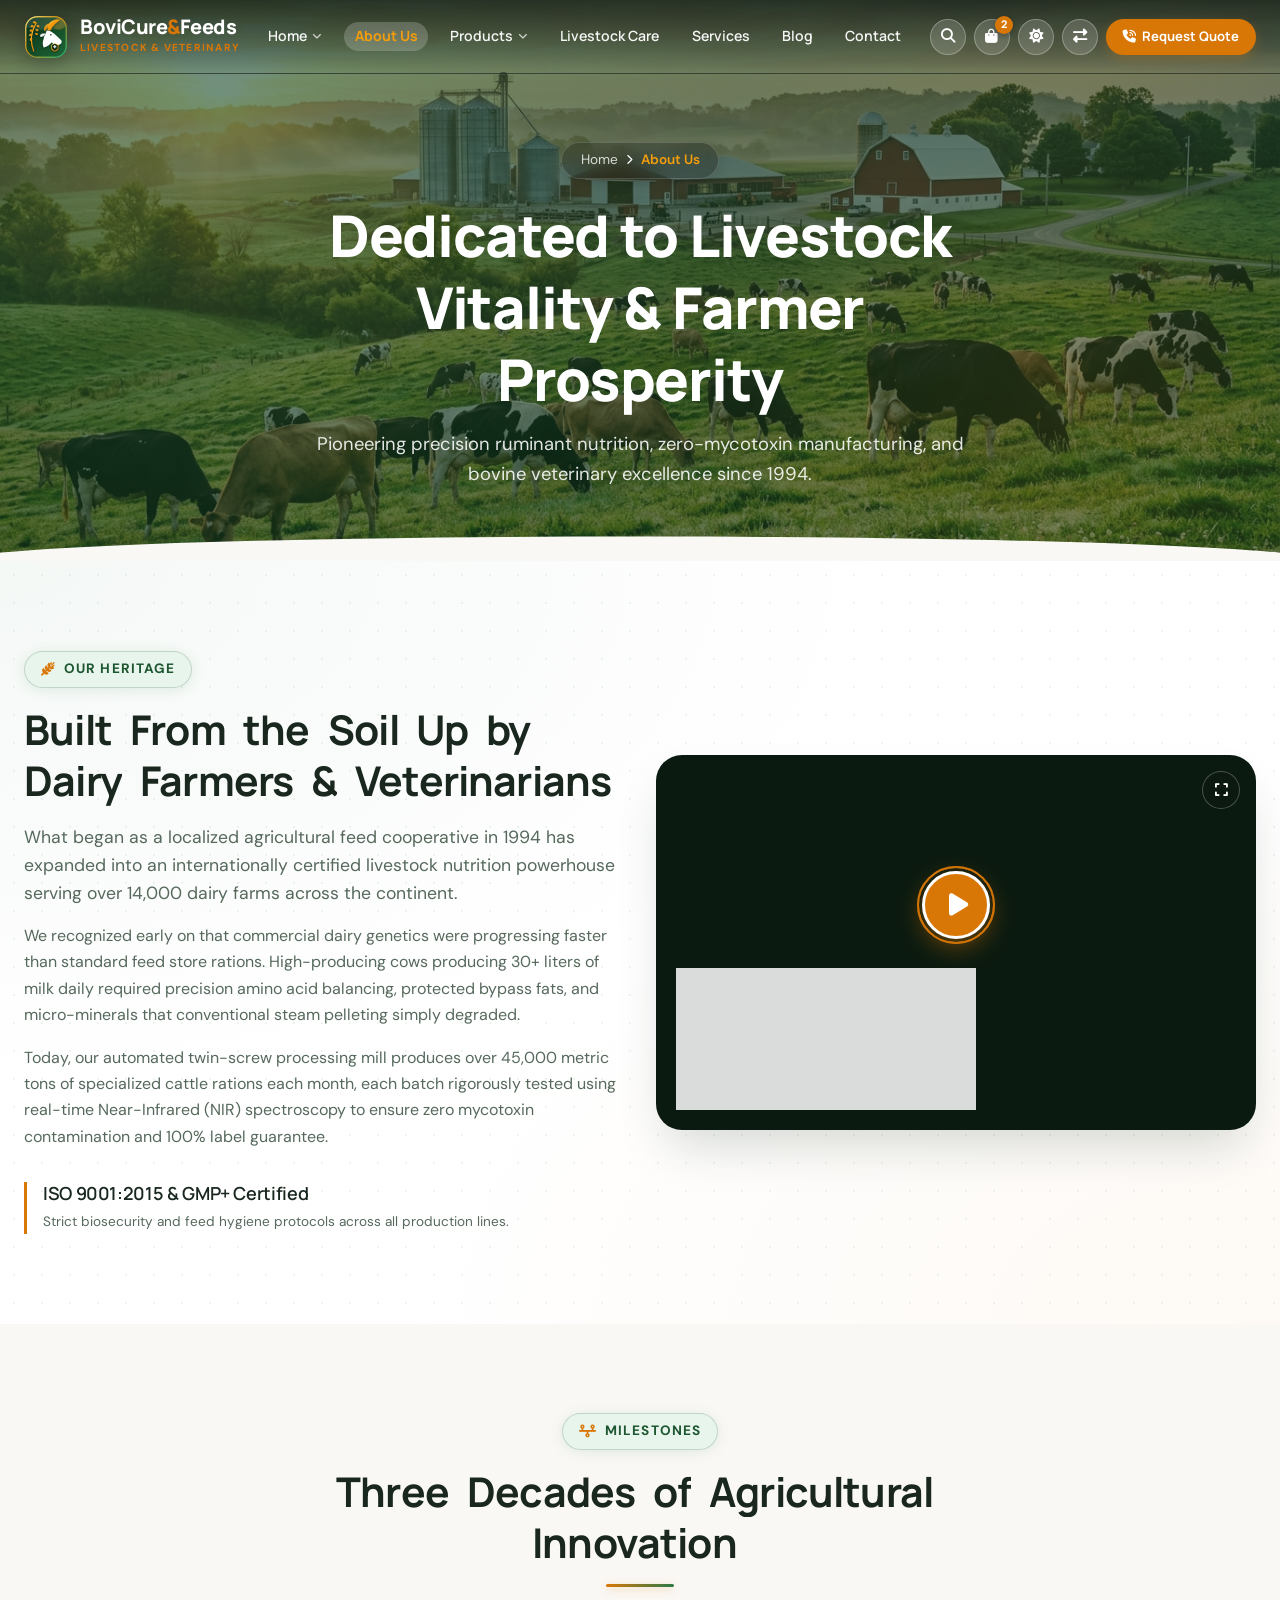
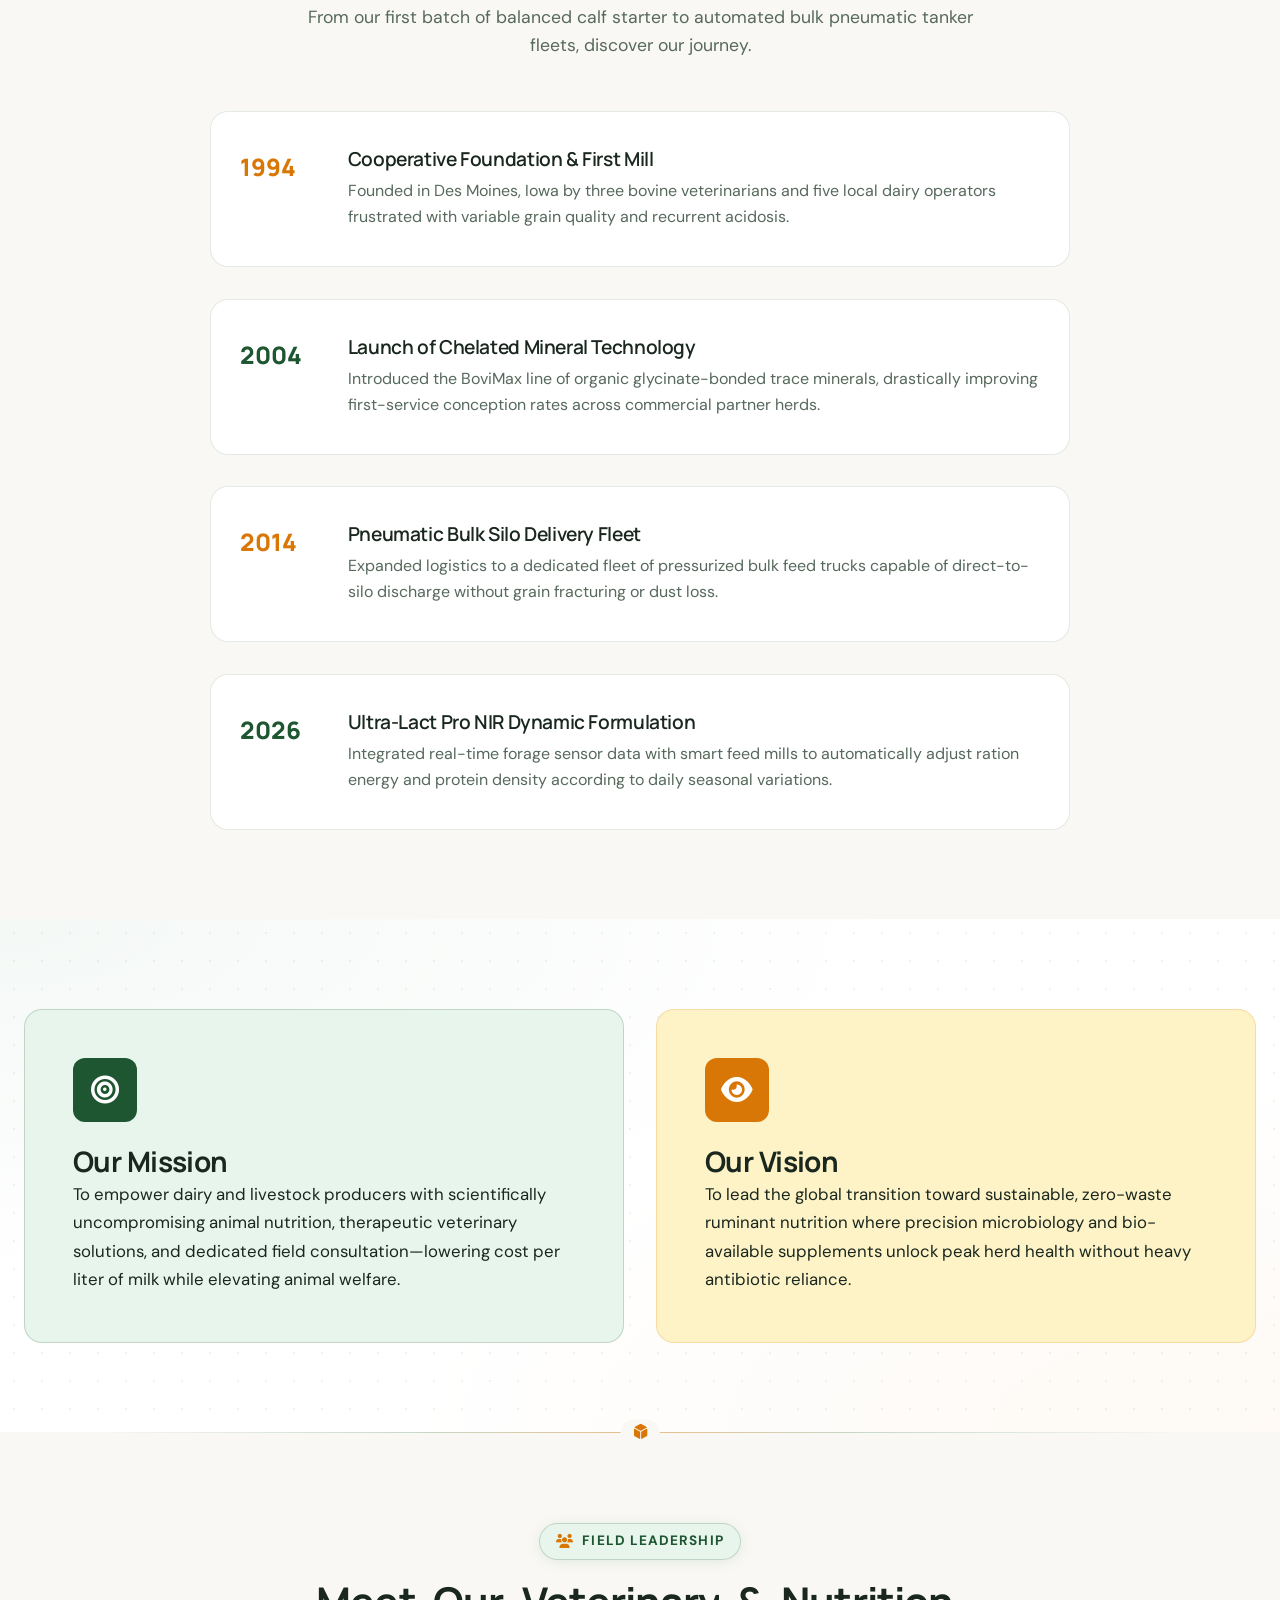
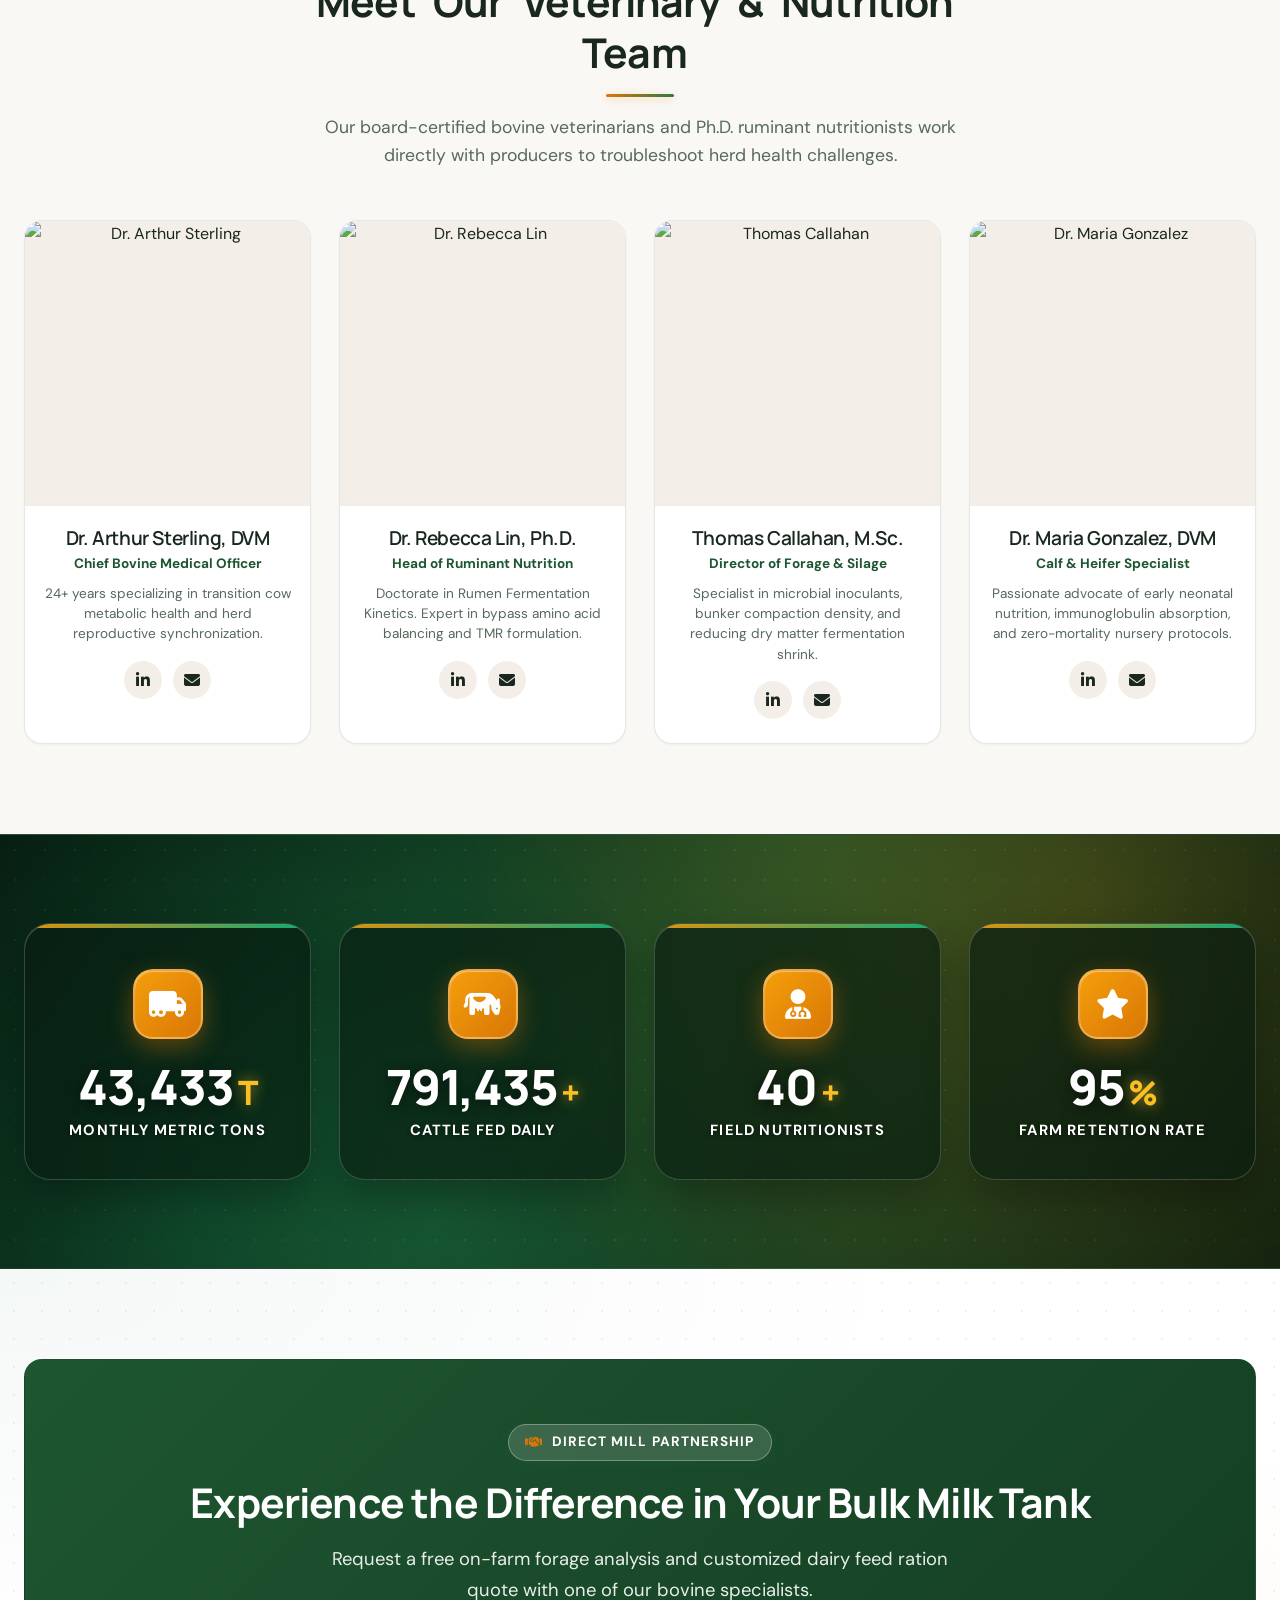
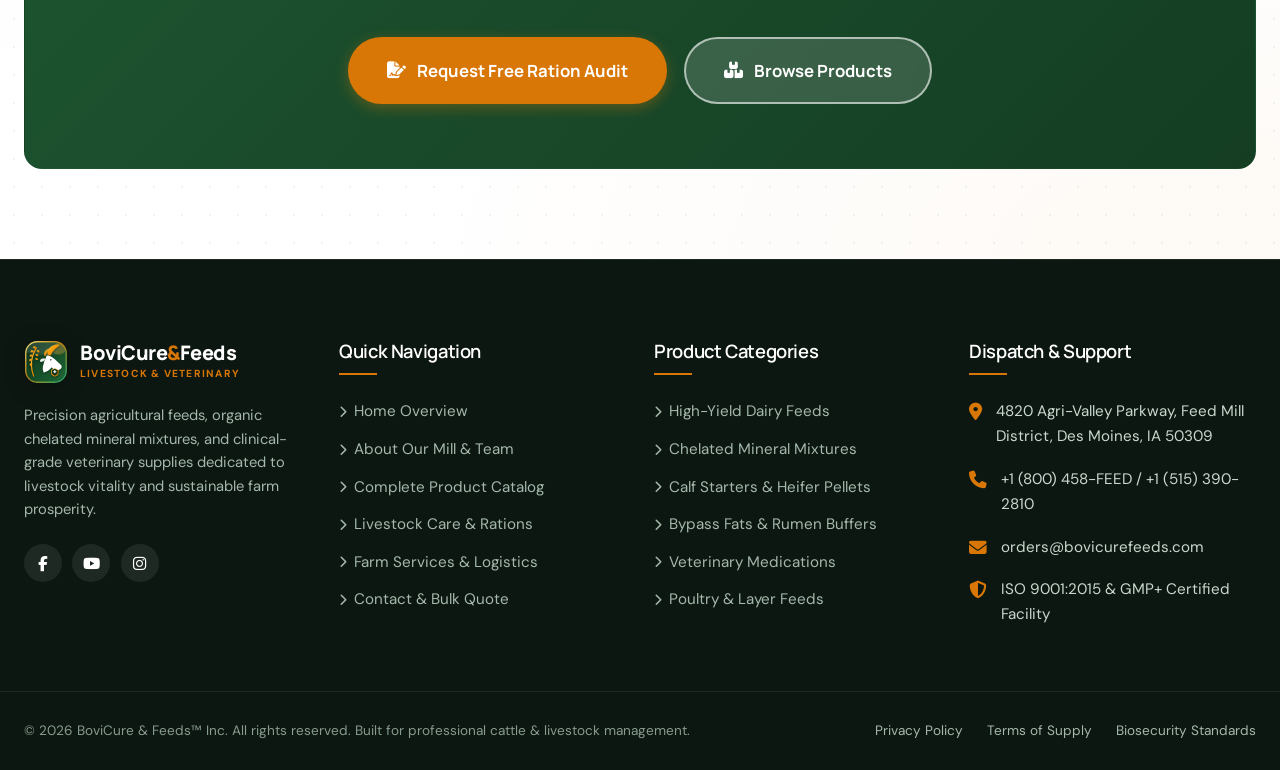
==== about.html @ 17add439 "Initial commit: BoviCure & Feeds™ Cattle Feed & Veterinary Website" ====
<!DOCTYPE html>
<html lang="en" data-theme="light" dir="ltr">
<head>
  <meta charset="UTF-8">
  <meta name="viewport" content="width=device-width, initial-scale=1.0">
  <meta name="description" content="Learn about BoviCure & Feeds™ – Over 32 years of scientific cattle nutrition, state-of-the-art feed milling, and dedicated bovine veterinary support.">
  <title>About Us | BoviCure &amp; Feeds™</title>

  <!-- Font Awesome CDN -->
  <link rel="stylesheet" href="https://cdnjs.cloudflare.com/ajax/libs/font-awesome/6.5.1/css/all.min.css">

  <!-- Core CSS -->
  <link rel="stylesheet" href="assets/css/style.css">
  <link rel="stylesheet" href="assets/css/animations.css">
  <link rel="stylesheet" href="assets/css/responsive.css">
  <!-- Favicon & Mobile App Icons -->
  <link rel="icon" type="image/svg+xml" href="assets/images/logo-icon.svg">
  <link rel="alternate icon" type="image/png" href="assets/images/favicon.png">
  <link rel="apple-touch-icon" href="assets/images/apple-touch-icon.png">
  <meta property="og:image" content="assets/images/og-preview.jpg">
  <meta name="twitter:image" content="assets/images/og-preview.jpg">
</head>
<body>

  <!-- Site Header -->
  <header class="site-header header-transparent" data-transparent="true">
    <!-- Main Navigation Bar -->
    <nav class="navbar-main">
      <div class="container navbar-container">
        <a href="index.html" class="brand-logo">
          <div class="brand-icon-box">
            <img src="assets/images/logo-icon.svg" alt="BoviCure &amp; Feeds™ Logo" width="44" height="44">
          </div>
          <div class="brand-text">
            <span class="brand-name">BoviCure<span style="color: var(--secondary);">&amp;</span>Feeds</span>
            <span class="brand-tagline">Livestock &amp; Veterinary</span>
          </div>
        </a>

        <ul class="nav-menu">
          <li class="nav-item">
            <a href="index.html" class="nav-link">Home <i class="fa-solid fa-angle-down"></i></a>
            <div class="dropdown-menu">
              <a href="index.html" class="dropdown-link">Home 1 – Agricultural Landing</a>
              <a href="index-2.html" class="dropdown-link">Home 2 – Livestock &amp; Vet Niche</a>
            </div>
          </li>
          <li class="nav-item"><a href="about.html" class="nav-link active">About Us</a></li>
          <li class="nav-item">
            <a href="products.html" class="nav-link">Products <i class="fa-solid fa-angle-down"></i></a>
            <div class="dropdown-menu">
              <a href="products.html" class="dropdown-link">All Products Catalog</a>
              <a href="products.html?category=dairy-feed" class="dropdown-link">High-Yield Dairy Feed</a>
              <a href="products.html?category=veterinary-medicines" class="dropdown-link">Veterinary Supplies</a>
            </div>
          </li>
          <li class="nav-item"><a href="livestock-care.html" class="nav-link">Livestock Care</a></li>
          <li class="nav-item"><a href="services.html" class="nav-link">Services</a></li>
          <li class="nav-item"><a href="blog.html" class="nav-link">Blog</a></li>
          <li class="nav-item"><a href="contact.html" class="nav-link">Contact</a></li>
        </ul>

        <div class="nav-actions">
          <button class="action-btn search-toggle-btn" title="Search"><i class="fa-solid fa-magnifying-glass"></i></button>
          <button class="action-btn cart-toggle-btn" title="Cart"><i class="fa-solid fa-bag-shopping"></i><span class="cart-count-badge">2</span></button>
          <button class="action-btn theme-toggle-btn" title="Light Mode Active (Click for Dark Mode)">
            <i class="fa-solid fa-sun"></i>
          </button>
          <button class="action-btn rtl-toggle-btn" title="Toggle RTL/LTR layout" aria-label="Toggle RTL/LTR layout"><i class="fa-solid fa-right-left"></i></button>
          <a href="contact.html" class="btn btn-secondary btn-sm d-none d-lg-inline-flex"><i class="fa-solid fa-phone-volume"></i> Request Quote</a>
          <button class="action-btn hamburger-btn"><i class="fa-solid fa-bars-staggered"></i></button>
        </div>
      </div>
    </nav>
  </header>

  <!-- Page Hero Banner -->
  <section class="page-hero">
    <div class="page-hero-bg" style="background-image: url('assets/images/hero/about-hero-pasture.jpg'); background-position: center 35%; opacity: 0.42; filter: brightness(0.92);"></div>
    <div class="container page-hero-content">
      <div class="breadcrumbs">
        <a href="index.html">Home</a>
        <i class="fa-solid fa-chevron-right" style="font-size: 0.65rem;"></i>
        <span class="current">About Us</span>
      </div>
      <h1 style="color: #ffffff; margin-bottom: 0.85rem;">Dedicated to Livestock Vitality &amp; Farmer Prosperity</h1>
      <p style="color: rgba(255, 255, 255, 0.88); font-size: 1.15rem; max-width: 650px; margin: 0 auto;">Pioneering precision ruminant nutrition, zero-mycotoxin manufacturing, and bovine veterinary excellence since 1994.</p>
    </div>
  </section>

  <!-- Company Intro & Story -->
  <section class="section-padding" style="background-color: var(--bg-surface);">
    <div class="container">
      <div class="grid-2 align-center">
        <div class="reveal-left">
          <span class="section-badge"><i class="fa-solid fa-wheat-awn"></i> Our Heritage</span>
          <h2 class="section-title">Built From the Soil Up by Dairy Farmers &amp; Veterinarians</h2>
          <p class="section-desc">What began as a localized agricultural feed cooperative in 1994 has expanded into an internationally certified livestock nutrition powerhouse serving over 14,000 dairy farms across the continent.</p>
          <p>We recognized early on that commercial dairy genetics were progressing faster than standard feed store rations. High-producing cows producing 30+ liters of milk daily required precision amino acid balancing, protected bypass fats, and micro-minerals that conventional steam pelleting simply degraded.</p>
          <p>Today, our automated twin-screw processing mill produces over 45,000 metric tons of specialized cattle rations each month, each batch rigorously tested using real-time Near-Infrared (NIR) spectroscopy to ensure zero mycotoxin contamination and 100% label guarantee.</p>

          <div class="d-flex align-center gap-3" style="margin-top: 2rem;">
            <div style="border-left: 3px solid var(--secondary); padding-left: 1rem;">
              <h5 style="margin-bottom: 0.2rem;">ISO 9001:2015 &amp; GMP+ Certified</h5>
              <span style="font-size: 0.85rem; color: var(--text-muted);">Strict biosecurity and feed hygiene protocols across all production lines.</span>
            </div>
          </div>
        </div>

        <div class="reveal-right">
          <div class="video-card-wrapper" id="heritageVideoWrapper" style="position: relative; border-radius: var(--radius-xl); overflow: hidden; box-shadow: var(--shadow-xl); background: #0b1a10;">
            <!-- On-Site HTML5 Video Player -->
            <video id="heritageVideo" 
                   poster="https://images.unsplash.com/photo-1754089996085-a0a8f46f2cb4?auto=format&fit=crop&w=900&q=80" 
                   playsinline 
                   preload="metadata" 
                   style="width: 100%; display: block; border-radius: var(--radius-xl); aspect-ratio: 16/10; object-fit: cover;">
              <source src="assets/videos/bovicure-farm-tour.webm" type="video/webm">
              <source src="assets/videos/bovicure-farm-tour.mp4" type="video/mp4">
              Your browser does not support HTML5 video.
            </video>
            
            <!-- Video Play Button Overlay -->
            <button class="video-play-btn pulse-rings" id="inlineVideoPlayBtn" aria-label="Play Farm Operations Video Directly" title="Watch Operations Tour" style="position: absolute; top: 40%; left: 50%; transform: translate(-50%, -50%); width: 68px; height: 68px; border-radius: var(--radius-full); background: var(--secondary); color: #ffffff; display: flex; align-items: center; justify-content: center; font-size: 1.6rem; box-shadow: 0 8px 24px rgba(217, 119, 6, 0.45); border: 3px solid #ffffff; cursor: pointer; transition: opacity 0.3s ease, transform 0.3s ease; z-index: 3;">
              <i class="fa-solid fa-play" style="margin-left: 4px;"></i>
            </button>

            <!-- Floating Badge -->
            <div id="inlineVideoBadge" style="position: absolute; bottom: 20px; left: 20px; background: var(--glass-bg); backdrop-filter: blur(12px); padding: 1.25rem 1.6rem; border-radius: var(--radius-md); border: 1px solid var(--glass-border); max-width: 300px; z-index: 2; transition: opacity 0.3s ease, transform 0.3s ease; pointer-events: none;">
              <h4 style="margin-bottom: 0.25rem; font-size: 1.1rem; color: var(--primary);">32+ Years of Growth</h4>
              <p style="font-size: 0.82rem; margin: 0; color: var(--text-muted); line-height: 1.4;">Trusted supplier to small multi-generational family farms and high-tech 2,000-cow robotic milking rotary facilities.</p>
            </div>

            <!-- Lightbox / Theater Toggle -->
            <button class="video-theater-btn" onclick="window.openVideoModal()" title="Open Theater Mode" style="position: absolute; top: 16px; right: 16px; width: 38px; height: 38px; border-radius: var(--radius-full); background: rgba(13, 26, 17, 0.75); backdrop-filter: blur(8px); border: 1px solid rgba(255, 255, 255, 0.25); color: #ffffff; display: flex; align-items: center; justify-content: center; font-size: 0.9rem; cursor: pointer; z-index: 3; transition: transform 0.2s ease, background 0.2s ease;">
              <i class="fa-solid fa-expand"></i>
            </button>
          </div>
        </div>
      </div>
    </div>
  </section>

  <!-- Company History Timeline -->
  <section class="section-padding" style="background-color: var(--bg-body);">
    <div class="container">
      <div class="section-header text-center reveal-up">
        <span class="section-badge"><i class="fa-solid fa-timeline"></i> Milestones</span>
        <h2 class="section-title">Three Decades of Agricultural Innovation</h2>
        <p class="section-desc">From our first batch of balanced calf starter to automated bulk pneumatic tanker fleets, discover our journey.</p>
      </div>

      <div style="max-width: 860px; margin: 0 auto; display: flex; flex-direction: column; gap: 2rem;">
        <!-- Timeline 1 -->
        <div class="feature-box reveal-up delay-100" style="display: flex; gap: 1.75rem; align-items: flex-start;">
          <div style="font-size: 1.5rem; font-weight: 800; color: var(--secondary); font-family: var(--font-heading); min-width: 80px;">1994</div>
          <div>
            <h4 style="margin-bottom: 0.4rem;">Cooperative Foundation &amp; First Mill</h4>
            <p style="margin: 0;">Founded in Des Moines, Iowa by three bovine veterinarians and five local dairy operators frustrated with variable grain quality and recurrent acidosis.</p>
          </div>
        </div>

        <!-- Timeline 2 -->
        <div class="feature-box reveal-up delay-200" style="display: flex; gap: 1.75rem; align-items: flex-start;">
          <div style="font-size: 1.5rem; font-weight: 800; color: var(--primary); font-family: var(--font-heading); min-width: 80px;">2004</div>
          <div>
            <h4 style="margin-bottom: 0.4rem;">Launch of Chelated Mineral Technology</h4>
            <p style="margin: 0;">Introduced the BoviMax line of organic glycinate-bonded trace minerals, drastically improving first-service conception rates across commercial partner herds.</p>
          </div>
        </div>

        <!-- Timeline 3 -->
        <div class="feature-box reveal-up delay-300" style="display: flex; gap: 1.75rem; align-items: flex-start;">
          <div style="font-size: 1.5rem; font-weight: 800; color: var(--secondary); font-family: var(--font-heading); min-width: 80px;">2014</div>
          <div>
            <h4 style="margin-bottom: 0.4rem;">Pneumatic Bulk Silo Delivery Fleet</h4>
            <p style="margin: 0;">Expanded logistics to a dedicated fleet of pressurized bulk feed trucks capable of direct-to-silo discharge without grain fracturing or dust loss.</p>
          </div>
        </div>

        <!-- Timeline 4 -->
        <div class="feature-box reveal-up delay-400" style="display: flex; gap: 1.75rem; align-items: flex-start;">
          <div style="font-size: 1.5rem; font-weight: 800; color: var(--primary); font-family: var(--font-heading); min-width: 80px;">2026</div>
          <div>
            <h4 style="margin-bottom: 0.4rem;">Ultra-Lact Pro NIR Dynamic Formulation</h4>
            <p style="margin: 0;">Integrated real-time forage sensor data with smart feed mills to automatically adjust ration energy and protein density according to daily seasonal variations.</p>
          </div>
        </div>
      </div>
    </div>
  </section>

  <!-- Mission & Vision -->
  <section class="section-padding" style="background-color: var(--bg-surface);">
    <div class="container">
      <div class="grid-2">
        <div class="feature-box reveal-left" style="background: var(--primary-subtle); border-color: rgba(var(--primary-rgb), 0.2); padding: 3rem;">
          <div class="feature-icon-wrap" style="background: var(--primary); color: #ffffff;">
            <i class="fa-solid fa-bullseye"></i>
          </div>
          <h3>Our Mission</h3>
          <p style="font-size: 1.05rem; line-height: 1.7; color: var(--text-main);">To empower dairy and livestock producers with scientifically uncompromising animal nutrition, therapeutic veterinary solutions, and dedicated field consultation—lowering cost per liter of milk while elevating animal welfare.</p>
        </div>

        <div class="feature-box reveal-right" style="background: var(--secondary-subtle); border-color: rgba(var(--secondary-rgb), 0.2); padding: 3rem;">
          <div class="feature-icon-wrap" style="background: var(--secondary); color: #ffffff;">
            <i class="fa-solid fa-eye"></i>
          </div>
          <h3>Our Vision</h3>
          <p style="font-size: 1.05rem; line-height: 1.7; color: var(--text-main);">To lead the global transition toward sustainable, zero-waste ruminant nutrition where precision microbiology and bio-available supplements unlock peak herd health without heavy antibiotic reliance.</p>
        </div>
      </div>
    </div>
  </section>

  <div class="section-separator-line" aria-hidden="true"></div>

  <!-- Team Members (Veterinary & Agricultural Specialists) -->
  <section class="section-padding" style="background-color: var(--bg-body);">
    <div class="container">
      <div class="section-header text-center reveal-up">
        <span class="section-badge"><i class="fa-solid fa-users"></i> Field Leadership</span>
        <h2 class="section-title">Meet Our Veterinary &amp; Nutrition Team</h2>
        <p class="section-desc">Our board-certified bovine veterinarians and Ph.D. ruminant nutritionists work directly with producers to troubleshoot herd health challenges.</p>
      </div>

      <div class="grid-4">
        <!-- Member 1 -->
        <div class="product-card reveal-up delay-100" style="text-align: center; padding-bottom: 1.5rem;">
          <div class="product-thumb-wrap" style="aspect-ratio: 1/1;">
            <img src="https://images.unsplash.com/photo-1537368910025-700350fe46c7?auto=format&fit=crop&w=500&q=80" alt="Dr. Arthur Sterling">
          </div>
          <div style="padding: 1.25rem 1rem 0;">
            <h4 style="margin-bottom: 0.2rem;">Dr. Arthur Sterling, DVM</h4>
            <span style="font-size: 0.85rem; color: var(--primary); font-weight: 700; display: block; margin-bottom: 0.5rem;">Chief Bovine Medical Officer</span>
            <p style="font-size: 0.85rem; line-height: 1.5; margin-bottom: 1rem;">24+ years specializing in transition cow metabolic health and herd reproductive synchronization.</p>
            <div class="footer-social-row justify-center" style="margin: 0;">
              <a href="https://www.linkedin.com" target="_blank" rel="noopener noreferrer" class="social-icon-btn" title="LinkedIn Profile" aria-label="LinkedIn" style="background: var(--bg-subtle); color: var(--text-main);"><i class="fa-brands fa-linkedin-in"></i></a>
              <a href="mailto:consult@bovicurefeeds.com" class="social-icon-btn" title="Email Specialist" aria-label="Email" style="background: var(--bg-subtle); color: var(--text-main);"><i class="fa-solid fa-envelope"></i></a>
            </div>
          </div>
        </div>

        <!-- Member 2 -->
        <div class="product-card reveal-up delay-200" style="text-align: center; padding-bottom: 1.5rem;">
          <div class="product-thumb-wrap" style="aspect-ratio: 1/1;">
            <img src="https://images.unsplash.com/photo-1573496359142-b8d87734a5a2?auto=format&fit=crop&w=500&q=80" alt="Dr. Rebecca Lin">
          </div>
          <div style="padding: 1.25rem 1rem 0;">
            <h4 style="margin-bottom: 0.2rem;">Dr. Rebecca Lin, Ph.D.</h4>
            <span style="font-size: 0.85rem; color: var(--primary); font-weight: 700; display: block; margin-bottom: 0.5rem;">Head of Ruminant Nutrition</span>
            <p style="font-size: 0.85rem; line-height: 1.5; margin-bottom: 1rem;">Doctorate in Rumen Fermentation Kinetics. Expert in bypass amino acid balancing and TMR formulation.</p>
            <div class="footer-social-row justify-center" style="margin: 0;">
              <a href="https://www.linkedin.com" target="_blank" rel="noopener noreferrer" class="social-icon-btn" title="LinkedIn Profile" aria-label="LinkedIn" style="background: var(--bg-subtle); color: var(--text-main);"><i class="fa-brands fa-linkedin-in"></i></a>
              <a href="mailto:consult@bovicurefeeds.com" class="social-icon-btn" title="Email Specialist" aria-label="Email" style="background: var(--bg-subtle); color: var(--text-main);"><i class="fa-solid fa-envelope"></i></a>
            </div>
          </div>
        </div>

        <!-- Member 3 -->
        <div class="product-card reveal-up delay-300" style="text-align: center; padding-bottom: 1.5rem;">
          <div class="product-thumb-wrap" style="aspect-ratio: 1/1;">
            <img src="https://images.unsplash.com/photo-1560250097-0b93528c311a?auto=format&fit=crop&w=500&q=80" alt="Thomas Callahan">
          </div>
          <div style="padding: 1.25rem 1rem 0;">
            <h4 style="margin-bottom: 0.2rem;">Thomas Callahan, M.Sc.</h4>
            <span style="font-size: 0.85rem; color: var(--primary); font-weight: 700; display: block; margin-bottom: 0.5rem;">Director of Forage &amp; Silage</span>
            <p style="font-size: 0.85rem; line-height: 1.5; margin-bottom: 1rem;">Specialist in microbial inoculants, bunker compaction density, and reducing dry matter fermentation shrink.</p>
            <div class="footer-social-row justify-center" style="margin: 0;">
              <a href="https://www.linkedin.com" target="_blank" rel="noopener noreferrer" class="social-icon-btn" title="LinkedIn Profile" aria-label="LinkedIn" style="background: var(--bg-subtle); color: var(--text-main);"><i class="fa-brands fa-linkedin-in"></i></a>
              <a href="mailto:consult@bovicurefeeds.com" class="social-icon-btn" title="Email Specialist" aria-label="Email" style="background: var(--bg-subtle); color: var(--text-main);"><i class="fa-solid fa-envelope"></i></a>
            </div>
          </div>
        </div>

        <!-- Member 4 -->
        <div class="product-card reveal-up delay-400" style="text-align: center; padding-bottom: 1.5rem;">
          <div class="product-thumb-wrap" style="aspect-ratio: 1/1;">
            <img src="https://images.unsplash.com/photo-1580489944761-15a19d654956?auto=format&fit=crop&w=500&q=80" alt="Dr. Maria Gonzalez">
          </div>
          <div style="padding: 1.25rem 1rem 0;">
            <h4 style="margin-bottom: 0.2rem;">Dr. Maria Gonzalez, DVM</h4>
            <span style="font-size: 0.85rem; color: var(--primary); font-weight: 700; display: block; margin-bottom: 0.5rem;">Calf &amp; Heifer Specialist</span>
            <p style="font-size: 0.85rem; line-height: 1.5; margin-bottom: 1rem;">Passionate advocate of early neonatal nutrition, immunoglobulin absorption, and zero-mortality nursery protocols.</p>
            <div class="footer-social-row justify-center" style="margin: 0;">
              <a href="https://www.linkedin.com" target="_blank" rel="noopener noreferrer" class="social-icon-btn" title="LinkedIn Profile" aria-label="LinkedIn" style="background: var(--bg-subtle); color: var(--text-main);"><i class="fa-brands fa-linkedin-in"></i></a>
              <a href="mailto:consult@bovicurefeeds.com" class="social-icon-btn" title="Email Specialist" aria-label="Email" style="background: var(--bg-subtle); color: var(--text-main);"><i class="fa-solid fa-envelope"></i></a>
            </div>
          </div>
        </div>
      </div>
    </div>
  </section>

  <!-- Statistics Counter Bar -->
  <section class="section-padding stats-section">
    <div class="container">
      <div class="grid-4">
        <div class="stat-item reveal-up delay-100">
          <div class="stat-icon"><i class="fa-solid fa-truck-moving"></i></div>
          <div class="stat-number-wrap">
            <span class="counter-val" data-target="45000">0</span>
            <span class="stat-suffix">T</span>
          </div>
          <div class="stat-label">Monthly Metric Tons</div>
        </div>

        <div class="stat-item reveal-up delay-200">
          <div class="stat-icon"><i class="fa-solid fa-cow"></i></div>
          <div class="stat-number-wrap">
            <span class="counter-val" data-target="820000">0</span>
            <span class="stat-suffix">+</span>
          </div>
          <div class="stat-label">Cattle Fed Daily</div>
        </div>

        <div class="stat-item reveal-up delay-300">
          <div class="stat-icon"><i class="fa-solid fa-user-doctor"></i></div>
          <div class="stat-number-wrap">
            <span class="counter-val" data-target="42">0</span>
            <span class="stat-suffix">+</span>
          </div>
          <div class="stat-label">Field Nutritionists</div>
        </div>

        <div class="stat-item reveal-up delay-400">
          <div class="stat-icon"><i class="fa-solid fa-star"></i></div>
          <div class="stat-number-wrap">
            <span class="counter-val" data-target="99">0</span>
            <span class="stat-suffix">%</span>
          </div>
          <div class="stat-label">Farm Retention Rate</div>
        </div>
      </div>
    </div>
  </section>

  <!-- CTA Section -->
  <section class="section-padding" style="background-color: var(--bg-surface);">
    <div class="container">
      <div class="feature-box reveal-zoom" style="background: linear-gradient(135deg, var(--primary) 0%, var(--primary-dark) 100%); color: #ffffff; padding: clamp(2.5rem, 5vw, 4rem); text-align: center;">
        <span class="section-badge" style="background: rgba(255,255,255,0.15); color: #ffffff; border-color: rgba(255,255,255,0.3);">
          <i class="fa-solid fa-handshake"></i> Direct Mill Partnership
        </span>
        <h2 style="color: #ffffff; margin-bottom: 1rem;">Experience the Difference in Your Bulk Milk Tank</h2>
        <p style="color: rgba(255,255,255,0.9); max-width: 650px; margin: 0 auto 2rem; font-size: 1.15rem;">Request a free on-farm forage analysis and customized dairy feed ration quote with one of our bovine specialists.</p>
        
        <div class="d-flex justify-center gap-2 flex-wrap">
          <a href="contact.html" class="btn btn-secondary btn-lg"><i class="fa-solid fa-file-signature"></i> Request Free Ration Audit</a>
          <a href="products.html" class="btn btn-outline-white btn-lg"><i class="fa-solid fa-boxes-stacked"></i> Browse Products</a>
        </div>
      </div>
    </div>
  </section>

  <!-- Footer -->
  <footer class="site-footer">
    <div class="container footer-top">
      <div class="grid-4">
        <!-- Widget 1: Brand Info -->
        <div>
          <a href="index.html" class="brand-logo" style="margin-bottom: 1.25rem;">
            <div class="brand-icon-box">
            <img src="assets/images/logo-icon.svg" alt="BoviCure &amp; Feeds™ Logo" width="44" height="44">
          </div>
            <div class="brand-text">
              <span class="brand-name" style="color: #ffffff;">BoviCure<span style="color: var(--secondary);">&amp;</span>Feeds</span>
              <span class="brand-tagline">Livestock &amp; Veterinary</span>
            </div>
          </a>
          <p style="color: #a4b8ab; font-size: 0.92rem; line-height: 1.6;">Precision agricultural feeds, organic chelated mineral mixtures, and clinical-grade veterinary supplies dedicated to livestock vitality and sustainable farm prosperity.</p>
          <div class="footer-social-row">
            <a href="https://www.facebook.com" target="_blank" rel="noopener noreferrer" class="social-icon-btn" title="Facebook" aria-label="Visit Facebook"><i class="fa-brands fa-facebook-f"></i></a>
            <a href="https://www.youtube.com" target="_blank" rel="noopener noreferrer" class="social-icon-btn" title="YouTube" aria-label="Visit YouTube"><i class="fa-brands fa-youtube"></i></a>
            <a href="https://www.instagram.com" target="_blank" rel="noopener noreferrer" class="social-icon-btn" title="Instagram" aria-label="Visit Instagram"><i class="fa-brands fa-instagram"></i></a>
          </div>
        </div>

        <!-- Widget 2: Quick Links -->
        <div>
          <h4 class="footer-widget-title">Quick Navigation</h4>
          <ul class="footer-links-list">
            <li><a href="index.html" class="footer-link"><i class="fa-solid fa-chevron-right" style="font-size:0.75rem;"></i> Home Overview</a></li>
            <li><a href="about.html" class="footer-link"><i class="fa-solid fa-chevron-right" style="font-size:0.75rem;"></i> About Our Mill &amp; Team</a></li>
            <li><a href="products.html" class="footer-link"><i class="fa-solid fa-chevron-right" style="font-size:0.75rem;"></i> Complete Product Catalog</a></li>
            <li><a href="livestock-care.html" class="footer-link"><i class="fa-solid fa-chevron-right" style="font-size:0.75rem;"></i> Livestock Care &amp; Rations</a></li>
            <li><a href="services.html" class="footer-link"><i class="fa-solid fa-chevron-right" style="font-size:0.75rem;"></i> Farm Services &amp; Logistics</a></li>
            <li><a href="contact.html" class="footer-link"><i class="fa-solid fa-chevron-right" style="font-size:0.75rem;"></i> Contact &amp; Bulk Quote</a></li>
          </ul>
        </div>

        <!-- Widget 3: Categories -->
        <div>
          <h4 class="footer-widget-title">Product Categories</h4>
          <ul class="footer-links-list">
            <li><a href="products.html?category=dairy-feed" class="footer-link"><i class="fa-solid fa-chevron-right" style="font-size:0.75rem;"></i> High-Yield Dairy Feeds</a></li>
            <li><a href="products.html?category=mineral-mixtures" class="footer-link"><i class="fa-solid fa-chevron-right" style="font-size:0.75rem;"></i> Chelated Mineral Mixtures</a></li>
            <li><a href="products.html?category=cattle-feed" class="footer-link"><i class="fa-solid fa-chevron-right" style="font-size:0.75rem;"></i> Calf Starters &amp; Heifer Pellets</a></li>
            <li><a href="products.html?category=feed-supplements" class="footer-link"><i class="fa-solid fa-chevron-right" style="font-size:0.75rem;"></i> Bypass Fats &amp; Rumen Buffers</a></li>
            <li><a href="products.html?category=veterinary-medicines" class="footer-link"><i class="fa-solid fa-chevron-right" style="font-size:0.75rem;"></i> Veterinary Medications</a></li>
            <li><a href="products.html?category=poultry-feed" class="footer-link"><i class="fa-solid fa-chevron-right" style="font-size:0.75rem;"></i> Poultry &amp; Layer Feeds</a></li>
          </ul>
        </div>

        <!-- Widget 4: Contact Info -->
        <div>
          <h4 class="footer-widget-title">Dispatch &amp; Support</h4>
          <div class="footer-contact-list">
            <div class="footer-contact-item">
              <i class="fa-solid fa-location-dot"></i>
              <span>4820 Agri-Valley Parkway, Feed Mill District, Des Moines, IA 50309</span>
            </div>
            <div class="footer-contact-item">
              <i class="fa-solid fa-phone"></i>
              <span>+1 (800) 458-FEED / +1 (515) 390-2810</span>
            </div>
            <div class="footer-contact-item">
              <i class="fa-solid fa-envelope"></i>
              <span>orders@bovicurefeeds.com</span>
            </div>
            <div class="footer-contact-item">
              <i class="fa-solid fa-shield-halved"></i>
              <span>ISO 9001:2015 &amp; GMP+ Certified Facility</span>
            </div>
          </div>
        </div>
      </div>
    </div>

    <!-- Bottom Bar -->
    <div class="footer-bottom">
      <div class="container footer-bottom-inner">
        <div>
          &copy; 2026 BoviCure &amp; Feeds™ Inc. All rights reserved. Built for professional cattle &amp; livestock management.
        </div>
        <div class="d-flex align-center gap-3">
          <a href="#" class="footer-link" style="font-size:0.85rem;">Privacy Policy</a>
          <a href="#" class="footer-link" style="font-size:0.85rem;">Terms of Supply</a>
          <a href="#" class="footer-link" style="font-size:0.85rem;">Biosecurity Standards</a>
        </div>
      </div>
    </div>
  </footer>

  <!-- Modals & Drawers -->
  <div class="drawer-backdrop" id="cartBackdrop"></div>
  <aside class="cart-drawer" id="cartDrawer">
    <div class="drawer-header">
      <div class="drawer-title"><i class="fa-solid fa-bag-shopping" style="color: var(--primary);"></i> Farm Cart</div>
      <button class="drawer-close-btn" id="closeCartDrawer"><i class="fa-solid fa-xmark"></i></button>
    </div>
    <div class="cart-items-list" id="cartItemsList"></div>
    <div class="drawer-footer">
      <div class="cart-subtotal-row"><span>Estimated Subtotal:</span><span id="cartSubtotal">$85.00</span></div>
      <div class="d-flex flex-column gap-2">
        <button class="btn btn-primary btn-lg" onclick="window.openCheckoutModal()" style="width: 100%;">
          <i class="fa-solid fa-credit-card"></i> Proceed to Express Checkout
        </button>
        <a href="contact.html?type=bulk" class="btn btn-secondary btn-sm" style="width: 100%;">
          <i class="fa-solid fa-file-invoice"></i> Request Bulk Order Quote
        </a>
        <button class="btn btn-outline btn-sm" style="width: 100%;" onclick="window.closeCartDrawer()">
          Continue Browsing Feeds
        </button>
      </div>
    </div>
  </aside>

  <aside class="mobile-nav-drawer" id="mobileNavDrawer">
    <div class="mobile-drawer-header">
      <div class="brand-text"><span class="brand-name">BoviCure<span style="color: var(--secondary);">&amp;</span>Feeds</span></div>
      <button class="drawer-close-btn" id="closeMobileDrawer"><i class="fa-solid fa-xmark"></i></button>
    </div>
    <div class="mobile-drawer-body">
      <ul class="mobile-nav-links">
        <li class="mobile-nav-item"><a href="index.html" class="mobile-nav-link">Home 1</a></li>
        <li class="mobile-nav-item"><a href="index-2.html" class="mobile-nav-link">Home 2</a></li>
        <li class="mobile-nav-item"><a href="about.html" class="mobile-nav-link active">About Us</a></li>
        <li class="mobile-nav-item"><a href="products.html" class="mobile-nav-link">Products</a></li>
        <li class="mobile-nav-item"><a href="livestock-care.html" class="mobile-nav-link">Livestock Care</a></li>
        <li class="mobile-nav-item"><a href="services.html" class="mobile-nav-link">Services</a></li>
        <li class="mobile-nav-item"><a href="blog.html" class="mobile-nav-link">Blog</a></li>
        <li class="mobile-nav-item"><a href="contact.html" class="mobile-nav-link">Contact</a></li>
      </ul>
    </div>
  </aside>

  <!-- Search Modal -->
  <div class="modal-overlay" id="searchModal">
    <div class="modal-dialog search-modal-dialog">
      <div class="d-flex align-center justify-between" style="margin-bottom: 1.25rem;">
        <h4 style="margin: 0;"><i class="fa-solid fa-magnifying-glass" style="color: var(--primary);"></i> Search Catalog</h4>
        <button class="action-btn" id="closeSearchModal"><i class="fa-solid fa-xmark"></i></button>
      </div>
      <div class="search-input-wrap">
        <i class="fa-solid fa-search"></i>
        <input type="text" id="globalSearchInput" placeholder="Search by name, category, or formulation...">
      </div>
      <div class="search-results-list" id="globalSearchResults"></div>
    </div>
  </div>

  <!-- Quick View Modal -->
  <div class="modal-overlay" id="quickViewModal">
    <div class="modal-dialog">
      <button class="modal-close-btn"><i class="fa-solid fa-xmark"></i></button>
      <div class="quickview-body"></div>
    </div>
  </div>

  <button class="back-to-top" id="backToTopBtn"><i class="fa-solid fa-arrow-up"></i></button>

  <script src="assets/js/theme.js"></script>
  <script src="assets/js/animations.js"></script>
  <script src="assets/js/slider.js"></script>
  <script src="assets/js/products.js"></script>
  <script src="assets/js/cart.js"></script>
  <script src="assets/js/forms.js"></script>
  <script src="assets/js/main.js"></script>
</body>
</html>
---- assets/css/style.css ----
/* ==========================================================================
   BOVICURE & FEEDS™ – CATTLE FEED & VETERINARY SUPPLIES TEMPLATE
   Core Stylesheet | Pure CSS3 & Semantic HTML5
   ========================================================================== */

@import url('https://fonts.googleapis.com/css2?family=DM+Sans:ital,opsz,wght@0,9..40,300;0,9..40,400;0,9..40,500;0,9..40,600;0,9..40,700;1,9..40,400&family=Manrope:wght@400;500;600;700;800&family=Playfair+Display:ital,wght@0,600;0,700;1,600&display=swap');

/* ==========================================================================
   1. CSS CUSTOM PROPERTIES / DESIGN TOKENS
   ========================================================================== */
:root {
  /* Brand Palette - Agricultural & Veterinary Harmony */
  --primary: #1e5631;          /* Deep pasture green */
  --primary-rgb: 30, 86, 49;
  --primary-dark: #143d22;     /* Forest shadow */
  --primary-light: #2b7a46;    /* Vibrant foliage */
  --primary-subtle: #e8f5ec;   /* Soft mint cream */
  
  --secondary: #d97706;        /* Warm harvest amber / golden corn */
  --secondary-rgb: 217, 119, 6;
  --secondary-dark: #b45309;
  --secondary-light: #f59e0b;
  --secondary-subtle: #fef3c7;
  
  --earth: #5c4033;            /* Rich fertile soil */
  --earth-light: #785240;
  --earth-subtle: #f5ede6;
  
  --vet-blue: #0284c7;         /* Clinical veterinary cyan/blue */
  --vet-subtle: #e0f2fe;
  
  /* Neutral Palette - Light Theme */
  --bg-body: #faf8f5;          /* Warm organic cream */
  --bg-surface: #ffffff;       /* Pure white card surface */
  --bg-surface-elevated: #ffffff;
  --bg-subtle: #f3efe8;
  --bg-alt: #f0eae1;
  
  --text-main: #19271e;        /* Dark forest black */
  --text-muted: #56695c;       /* Muted sage charcoal */
  --text-light: #899c8f;       /* Light caption grey */
  --text-inverse: #ffffff;
  
  --border-color: rgba(30, 86, 49, 0.12);
  --border-light: rgba(30, 86, 49, 0.06);
  --border-strong: rgba(30, 86, 49, 0.24);
  
  /* Status Colors */
  --success: #15803d;
  --success-bg: #dcfce7;
  --warning: #ca8a04;
  --warning-bg: #fef9c3;
  --danger: #dc2626;
  --danger-bg: #fee2e2;
  --info: #0284c7;
  --info-bg: #e0f2fe;

  /* Typography */
  --font-heading: 'Manrope', -apple-system, BlinkMacSystemFont, 'Segoe UI', Roboto, sans-serif;
  --font-body: 'DM Sans', -apple-system, BlinkMacSystemFont, 'Segoe UI', Roboto, sans-serif;
  --font-accent: 'Playfair Display', Georgia, serif;
  
  /* Elevation & Shadows */
  --shadow-xs: 0 1px 2px rgba(18, 43, 27, 0.05);
  --shadow-sm: 0 4px 6px -1px rgba(18, 43, 27, 0.07), 0 2px 4px -2px rgba(18, 43, 27, 0.05);
  --shadow-md: 0 10px 15px -3px rgba(18, 43, 27, 0.08), 0 4px 6px -4px rgba(18, 43, 27, 0.04);
  --shadow-lg: 0 20px 25px -5px rgba(18, 43, 27, 0.1), 0 8px 10px -6px rgba(18, 43, 27, 0.05);
  --shadow-xl: 0 25px 50px -12px rgba(18, 43, 27, 0.18);
  --shadow-glow: 0 0 24px rgba(43, 122, 70, 0.25);
  
  /* Glassmorphism */
  --glass-bg: rgba(255, 255, 255, 0.85);
  --glass-border: rgba(255, 255, 255, 0.4);
  --glass-blur: blur(12px);

  /* Radius */
  --radius-sm: 6px;
  --radius-md: 12px;
  --radius-lg: 18px;
  --radius-xl: 26px;
  --radius-full: 9999px;
  
  /* Transitions */
  --transition-fast: 0.18s cubic-bezier(0.4, 0, 0.2, 1);
  --transition-normal: 0.3s cubic-bezier(0.4, 0, 0.2, 1);
  --transition-smooth: 0.45s cubic-bezier(0.16, 1, 0.3, 1);
  --transition-bounce: 0.5s cubic-bezier(0.34, 1.56, 0.64, 1);
  
  /* Layout Sizing */
  --container-max: 1320px;
  --header-height: 86px;
  --topbar-height: 0px;
}

/* ==========================================================================
   2. DARK THEME OVERRIDES
   ========================================================================== */
[data-theme="dark"] {
  --bg-body: #0b140e;
  --bg-surface: #121e16;
  --bg-surface-elevated: #18281d;
  --bg-subtle: #16241b;
  --bg-alt: #1c2d22;
  
  --text-main: #f0f7f2;
  --text-muted: #9eb5a5;
  --text-light: #6e8374;
  --text-inverse: #0b140e;
  
  --primary: #38a169;
  --primary-rgb: 56, 161, 105;
  --primary-dark: #276749;
  --primary-light: #48bb78;
  --primary-subtle: rgba(56, 161, 105, 0.15);
  
  --secondary: #f59e0b;
  --secondary-dark: #d97706;
  --secondary-light: #fbbf24;
  --secondary-subtle: rgba(245, 158, 11, 0.15);
  
  --border-color: rgba(255, 255, 255, 0.08);
  --border-light: rgba(255, 255, 255, 0.04);
  --border-strong: rgba(255, 255, 255, 0.16);
  
  --shadow-xs: 0 1px 2px rgba(0, 0, 0, 0.5);
  --shadow-sm: 0 4px 8px rgba(0, 0, 0, 0.4);
  --shadow-md: 0 10px 20px rgba(0, 0, 0, 0.5);
  --shadow-lg: 0 20px 30px rgba(0, 0, 0, 0.6);
  --shadow-xl: 0 25px 50px rgba(0, 0, 0, 0.7);
  --shadow-glow: 0 0 28px rgba(72, 187, 120, 0.3);
  
  --glass-bg: rgba(18, 30, 22, 0.88);
  --glass-border: rgba(255, 255, 255, 0.08);
}

/* ==========================================================================
   3. CSS RESET & GLOBAL BASE
   ========================================================================== */
*, *::before, *::after {
  box-sizing: border-box;
  margin: 0;
  padding: 0;
}

html {
  font-size: 16px;
  scroll-behavior: smooth;
  -webkit-text-size-adjust: 100%;
  overflow-x: hidden;
  width: 100%;
  max-width: 100vw;
}

body {
  font-family: var(--font-body);
  font-size: 1rem;
  line-height: 1.65;
  color: var(--text-main);
  background-color: var(--bg-body);
  transition: background-color var(--transition-normal), color var(--transition-normal);
  overflow-x: hidden;
  width: 100%;
  max-width: 100vw;
  position: relative;
  min-height: 100vh;
}

/* Smooth RTL/LTR Layout Direction Transition */
html.is-switching-dir body {
  opacity: 0.88 !important;
  transition: opacity 0.22s cubic-bezier(0.4, 0, 0.2, 1);
  pointer-events: none;
}

img, picture, svg, video {
  display: block;
  max-width: 100%;
  height: auto;
}

input, button, textarea, select {
  font: inherit;
  color: inherit;
}

button {
  cursor: pointer;
  border: none;
  background: none;
}

a {
  color: inherit;
  text-decoration: none;
  transition: color var(--transition-fast);
}

ul, ol {
  list-style: none;
}

table {
  border-collapse: collapse;
  width: 100%;
}

/* Typography Scale */
h1, h2, h3, h4, h5, h6 {
  font-family: var(--font-heading);
  color: var(--text-main);
  font-weight: 700;
  line-height: 1.25;
  letter-spacing: -0.02em;
}

h1 { font-size: clamp(2.25rem, 4.5vw, 3.8rem); font-weight: 800; }
h2 { font-size: clamp(1.85rem, 3.2vw, 2.75rem); }
h3 { font-size: clamp(1.4rem, 2.2vw, 1.85rem); }
h4 { font-size: clamp(1.15rem, 1.5vw, 1.4rem); font-weight: 600; }
h5 { font-size: 1.125rem; font-weight: 600; }
h6 { font-size: 0.95rem; font-weight: 600; text-transform: uppercase; letter-spacing: 0.06em; }

p {
  margin-bottom: 1rem;
  color: var(--text-muted);
}
p:last-child {
  margin-bottom: 0;
}

.text-accent-serif {
  font-family: var(--font-accent);
  font-style: italic;
  font-weight: 600;
}

.text-highlight {
  color: var(--secondary);
}

.text-primary-gradient {
  background: linear-gradient(135deg, var(--primary) 0%, var(--primary-light) 100%);
  -webkit-background-clip: text;
  -webkit-text-fill-color: transparent;
}

/* RTL Direction Support */
[dir="rtl"] {
  text-align: right;
  direction: rtl;
}

[dir="rtl"] body {
  text-align: right;
  direction: rtl;
}

[dir="rtl"] .me-1 { margin-left: 0.25rem !important; margin-right: 0 !important; }
[dir="rtl"] .me-2 { margin-left: 0.5rem !important; margin-right: 0 !important; }
[dir="rtl"] .me-3 { margin-left: 1rem !important; margin-right: 0 !important; }
[dir="rtl"] .ms-1 { margin-right: 0.25rem !important; margin-left: 0 !important; }
[dir="rtl"] .ms-2 { margin-right: 0.5rem !important; margin-left: 0 !important; }
[dir="rtl"] .ms-3 { margin-right: 1rem !important; margin-left: 0 !important; }
[dir="rtl"] .arrow-right { transform: scaleX(-1); display: inline-block; }

/* Flip Directional Icons in RTL */
[dir="rtl"] .fa-chevron-right,
[dir="rtl"] .fa-arrow-right,
[dir="rtl"] .fa-arrow-left,
[dir="rtl"] .fa-angles-right,
[dir="rtl"] .fa-angles-left,
[dir="rtl"] .fa-angle-right,
[dir="rtl"] .fa-chevron-left {
  transform: scaleX(-1);
  display: inline-block;
}

/* Breadcrumbs in RTL */
[dir="rtl"] .breadcrumbs {
  direction: rtl;
  justify-content: center;
}
[dir="rtl"] .breadcrumbs i {
  transform: scaleX(-1);
}

/* Button & Badge icon offsets in RTL */
[dir="rtl"] .btn i:not(.fa-right-left):not(.fa-sun):not(.fa-moon) {
  margin-left: 0.4rem;
  margin-right: 0;
}
[dir="rtl"] .btn .arrow-right,
[dir="rtl"] .btn .fa-arrow-right {
  margin-right: 0.4rem;
  margin-left: 0;
}
[dir="rtl"] .section-badge i,
[dir="rtl"] .badge i {
  margin-left: 0.35rem;
  margin-right: 0;
}

/* Text alignment helpers in RTL */
[dir="rtl"] .text-start { text-align: right !important; }
[dir="rtl"] .text-end { text-align: left !important; }
[dir="rtl"] .section-header:not(.text-center) { text-align: right; }
[dir="rtl"] .hero-content { text-align: right; }
[dir="rtl"] .service-card,
[dir="rtl"] .product-card,
[dir="rtl"] .blog-card,
[dir="rtl"] .feature-card {
  text-align: right;
}
[dir="rtl"] .testimonial-author {
  flex-direction: row-reverse;
  text-align: right;
}
[dir="rtl"] .quote-icon {
  transform: scaleX(-1);
}
[dir="rtl"] .footer-widget {
  text-align: right;
}
[dir="rtl"] .footer-bottom-inner {
  flex-direction: row-reverse;
}

/* ==========================================================================
   4. UTILITIES & CONTAINER SYSTEM
   ========================================================================== */
.container {
  width: 100%;
  max-width: var(--container-max);
  margin-left: auto;
  margin-right: auto;
  padding-left: 1.5rem;
  padding-right: 1.5rem;
}

.container-fluid {
  width: 100%;
  padding-left: 1.5rem;
  padding-right: 1.5rem;
}

.section-padding {
  padding-top: clamp(4rem, 7vw, 6.5rem);
  padding-bottom: clamp(4rem, 7vw, 6.5rem);
}

.section-padding-sm {
  padding-top: clamp(2.5rem, 4vw, 3.5rem);
  padding-bottom: clamp(2.5rem, 4vw, 3.5rem);
}

.section-header {
  margin-bottom: clamp(2.5rem, 4vw, 4rem);
}

.section-header.text-center {
  text-align: center;
  max-width: 680px;
  margin-left: auto;
  margin-right: auto;
}

.section-badge {
  display: inline-flex;
  align-items: center;
  gap: 0.5rem;
  padding: 0.4rem 1rem;
  background-color: var(--primary-subtle);
  color: var(--primary);
  border: 1px solid rgba(var(--primary-rgb), 0.2);
  border-radius: var(--radius-full);
  font-size: 0.85rem;
  font-weight: 700;
  text-transform: uppercase;
  letter-spacing: 0.08em;
  margin-bottom: 1rem;
}

.section-badge i {
  color: var(--secondary);
}

.section-title {
  margin-bottom: 1rem;
}

.section-desc {
  font-size: 1.1rem;
  line-height: 1.6;
}

/* Flex & Grid Helpers */
.d-flex { display: flex; }
.d-inline-flex { display: inline-flex; }
.d-grid { display: grid; }
.d-none { display: none; }
.d-block { display: block; }

.flex-column { flex-direction: column; }
.flex-wrap { flex-wrap: wrap; }
.align-center { align-items: center; }
.align-start { align-items: flex-start; }
.align-end { align-items: flex-end; }
.justify-center { justify-content: center; }
.justify-between { justify-content: space-between; }
.justify-start { justify-content: flex-start; }
.justify-end { justify-content: flex-end; }
.flex-1 { flex: 1 1 0%; }
.flex-grow-1 { flex-grow: 1; }

.gap-1 { gap: 0.5rem; }
.gap-2 { gap: 1rem; }
.gap-3 { gap: 1.5rem; }
.gap-4 { gap: 2rem; }
.gap-5 { gap: 3rem; }

.text-center { text-align: center; }
.text-start { text-align: start; }
.text-end { text-align: end; }

/* Grid Auto systems */
.grid-2 { display: grid; grid-template-columns: repeat(2, 1fr); gap: 2rem; }
.grid-3 { display: grid; grid-template-columns: repeat(3, 1fr); gap: 2rem; }
.grid-4 { display: grid; grid-template-columns: repeat(4, 1fr); gap: 1.75rem; }

/* Badges */
.badge {
  display: inline-flex;
  align-items: center;
  gap: 0.35rem;
  padding: 0.25rem 0.65rem;
  font-size: 0.75rem;
  font-weight: 700;
  border-radius: var(--radius-sm);
  line-height: 1.3;
  text-transform: uppercase;
  letter-spacing: 0.04em;
}

.badge-primary { background: var(--primary); color: #ffffff; }
.badge-secondary { background: var(--secondary); color: #ffffff; }
.badge-success { background: var(--success); color: #ffffff; }
.badge-warning { background: var(--warning-bg); color: var(--warning); border: 1px solid var(--warning); }
.badge-danger { background: var(--danger-bg); color: var(--danger); }
.badge-subtle { background: var(--bg-subtle); color: var(--text-muted); }

/* ==========================================================================
   5. BUTTONS & INTERACTIVE ELEMENTS
   ========================================================================== */
.btn {
  display: inline-flex;
  align-items: center;
  justify-content: center;
  gap: 0.65rem;
  padding: 0.85rem 1.85rem;
  font-family: var(--font-heading);
  font-size: 0.95rem;
  font-weight: 700;
  border-radius: var(--radius-full);
  transition: all var(--transition-normal);
  text-align: center;
  position: relative;
  overflow: hidden;
  z-index: 1;
}

.btn-sm {
  padding: 0.55rem 1.25rem;
  font-size: 0.85rem;
}

.btn-lg {
  padding: 1.1rem 2.4rem;
  font-size: 1.05rem;
}

.btn-primary {
  background-color: var(--primary);
  color: #ffffff;
  border: 1px solid transparent;
  box-shadow: 0 4px 14px rgba(var(--primary-rgb), 0.35);
}

.btn-primary:hover {
  background-color: var(--primary-dark);
  color: #ffffff;
  transform: translateY(-2px);
  box-shadow: 0 8px 22px rgba(var(--primary-rgb), 0.45);
}

.btn-secondary {
  background-color: var(--secondary);
  color: #ffffff;
  border: 1px solid transparent;
  box-shadow: 0 4px 14px rgba(var(--secondary-rgb), 0.35);
}

.btn-secondary:hover {
  background-color: var(--secondary-dark);
  color: #ffffff;
  transform: translateY(-2px);
  box-shadow: 0 8px 22px rgba(var(--secondary-rgb), 0.45);
}

.btn-outline {
  background-color: transparent;
  color: var(--text-main);
  border: 2px solid var(--border-color);
}

.btn-outline:hover {
  background-color: var(--primary);
  border-color: var(--primary);
  color: #ffffff;
  transform: translateY(-2px);
}

.btn-outline-white {
  background-color: rgba(255, 255, 255, 0.15);
  color: #ffffff;
  border: 2px solid rgba(255, 255, 255, 0.6);
  backdrop-filter: blur(8px);
}

.btn-outline-white:hover {
  background-color: #ffffff;
  color: var(--primary-dark);
  border-color: #ffffff;
  transform: translateY(-2px);
}

.btn-icon {
  width: 44px;
  height: 44px;
  padding: 0;
  border-radius: var(--radius-full);
  display: inline-flex;
  align-items: center;
  justify-content: center;
  background-color: var(--bg-surface);
  border: 1px solid var(--border-color);
  color: var(--text-main);
  box-shadow: var(--shadow-sm);
  transition: all var(--transition-fast);
}

.btn-icon:hover {
  background-color: var(--primary);
  color: #ffffff;
  border-color: var(--primary);
  transform: scale(1.08);
}

/* ==========================================================================
   6. HEADER & NAVIGATION (REFINED ALIGNMENT & GLASS DESIGN)
   ========================================================================== */
.site-header {
  position: fixed;
  top: 0;
  left: 0;
  width: 100%;
  z-index: 1000;
  transform: translateZ(0);
  -webkit-transform: translateZ(0);
  transition: background var(--transition-normal),
              backdrop-filter var(--transition-normal),
              -webkit-backdrop-filter var(--transition-normal),
              box-shadow var(--transition-normal),
              border-color var(--transition-normal),
              padding var(--transition-normal);
}

/* Header States */
.header-transparent {
  background: linear-gradient(180deg, rgba(11, 20, 14, 0.72) 0%, rgba(11, 20, 14, 0.3) 65%, transparent 100%);
  border-bottom: 1px solid rgba(255, 255, 255, 0.08);
}

.site-header:not(.header-transparent) {
  background: var(--bg-surface);
  border-bottom: 1px solid var(--border-color);
  box-shadow: 0 4px 20px rgba(0, 0, 0, 0.03);
}

/* Topbar Hidden */
.header-topbar {
  display: none !important;
  height: 0;
  padding: 0;
  margin: 0;
  overflow: hidden;
  border: none;
}

/* Main Navbar */
.navbar-main {
  padding: 0.85rem 0;
  transition: padding 0.3s cubic-bezier(0.16, 1, 0.3, 1);
  background: transparent;
}

.navbar-container {
  display: flex;
  align-items: center;
  justify-content: space-between;
  flex-wrap: nowrap !important;
  gap: clamp(0.4rem, 1vw, 1rem);
  min-height: 46px;
  width: 100%;
}

/* Brand Logo */
.brand-logo {
  display: flex;
  align-items: center;
  gap: 0.75rem;
  text-decoration: none;
  flex-shrink: 0;
  transition: transform var(--transition-fast);
  color: inherit;
}

.brand-logo:hover {
  transform: translateY(-1.5px);
}

.brand-icon-box {
  width: 44px;
  height: 44px;
  display: flex;
  align-items: center;
  justify-content: center;
  flex-shrink: 0;
  position: relative;
  transition: transform 0.35s cubic-bezier(0.16, 1, 0.3, 1), filter 0.35s ease;
}

.brand-icon-box img,
.brand-icon-box svg {
  width: 100%;
  height: 100%;
  display: block;
  object-fit: contain;
  filter: drop-shadow(0 4px 10px rgba(0, 0, 0, 0.28));
  transition: transform 0.35s cubic-bezier(0.16, 1, 0.3, 1);
}

.brand-logo:hover .brand-icon-box {
  transform: scale(1.08) rotate(-2deg);
  filter: drop-shadow(0 6px 14px rgba(245, 158, 11, 0.4));
}

.brand-text {
  display: flex;
  flex-direction: column;
}

.brand-name {
  font-family: var(--font-heading);
  font-size: 1.25rem;
  font-weight: 800;
  color: var(--text-main);
  letter-spacing: -0.025em;
  line-height: 1.1;
  white-space: nowrap;
  transition: color var(--transition-fast);
}

.header-transparent .brand-name {
  color: #ffffff;
}

[data-theme="dark"] .brand-name {
  color: #ffffff !important;
}

.site-header.is-sticky .brand-name {
  color: var(--text-main) !important;
}

[data-theme="dark"] .site-header.is-sticky .brand-name {
  color: #ffffff !important;
}

.brand-tagline {
  font-size: 0.64rem;
  font-weight: 700;
  text-transform: uppercase;
  letter-spacing: 0.12em;
  color: var(--secondary);
  margin-top: 2px;
  transition: color var(--transition-fast);
}

[data-theme="dark"] .brand-tagline {
  color: #fbbf24;
}

/* Nav Menu Links */
.nav-menu {
  display: flex;
  align-items: center;
  gap: clamp(0.35rem, 0.9vw, 0.95rem);
  margin: 0;
  padding: 0;
  list-style: none;
  flex-shrink: 0;
}

.nav-item {
  position: relative;
}

.nav-link {
  font-family: var(--font-heading);
  font-size: 0.88rem;
  font-weight: 600;
  color: var(--text-main);
  padding: 0.38rem 0.65rem;
  border-radius: var(--radius-full);
  display: inline-flex;
  align-items: center;
  gap: 0.32rem;
  white-space: nowrap;
  position: relative;
  transition: all 0.22s cubic-bezier(0.16, 1, 0.3, 1);
  line-height: 1.2;
}

.header-transparent .nav-link {
  color: rgba(255, 255, 255, 0.95);
}

.nav-link:hover {
  color: var(--secondary);
  background: rgba(30, 86, 49, 0.08);
}

.nav-link.active {
  color: var(--secondary);
  background: rgba(30, 86, 49, 0.1);
  font-weight: 700;
}

.header-transparent .nav-link:hover {
  color: var(--secondary-light);
  background: rgba(255, 255, 255, 0.14);
}

.header-transparent .nav-link.active {
  color: var(--secondary-light);
  background: rgba(255, 255, 255, 0.2);
  font-weight: 700;
}

.nav-link i.fa-angle-down {
  font-size: 0.68rem;
  opacity: 0.75;
  transition: transform var(--transition-fast);
}

.nav-item:hover > .nav-link i.fa-angle-down {
  transform: rotate(180deg);
}

/* Dropdown Menus */
.dropdown-menu {
  position: absolute;
  top: calc(100% + 8px);
  left: 0;
  min-width: 235px;
  background: var(--bg-surface);
  border: 1px solid var(--border-color);
  border-radius: var(--radius-md);
  padding: 0.65rem 0;
  box-shadow: 0 16px 36px rgba(0, 0, 0, 0.14);
  opacity: 0;
  visibility: hidden;
  transform: translateY(8px);
  transition: all 0.22s cubic-bezier(0.16, 1, 0.3, 1);
  z-index: 100;
}

.nav-item:hover > .dropdown-menu {
  opacity: 1;
  visibility: visible;
  transform: translateY(0);
}

[dir="rtl"] .dropdown-menu {
  left: auto;
  right: 0;
  text-align: right;
}

.dropdown-link {
  display: flex;
  align-items: center;
  justify-content: space-between;
  padding: 0.52rem 1.25rem;
  font-size: 0.88rem;
  font-weight: 500;
  color: var(--text-main);
  transition: all var(--transition-fast);
}

.dropdown-link:hover {
  background: var(--primary-subtle);
  color: var(--primary);
  padding-left: 1.5rem;
}

[dir="rtl"] .dropdown-link {
  text-align: right;
}

[dir="rtl"] .dropdown-link:hover {
  padding-left: 1.25rem;
  padding-right: 1.5rem;
}

/* Navbar Action Tools */
.nav-actions {
  display: flex;
  align-items: center;
  gap: 0.5rem;
  flex-shrink: 0;
}

.action-btn {
  width: 36px;
  height: 36px;
  border-radius: var(--radius-full);
  display: flex;
  align-items: center;
  justify-content: center;
  background: rgba(30, 86, 49, 0.07);
  color: var(--text-main);
  border: 1px solid var(--border-color);
  position: relative;
  transition: all var(--transition-fast);
  font-size: 0.9rem;
  flex-shrink: 0;
}

.header-transparent .action-btn {
  background: rgba(255, 255, 255, 0.16);
  color: #ffffff;
  border-color: rgba(255, 255, 255, 0.28);
  backdrop-filter: blur(8px);
}

.action-btn:hover {
  background: var(--primary);
  color: #ffffff;
  border-color: var(--primary);
  transform: translateY(-2px);
  box-shadow: 0 4px 12px rgba(43, 122, 70, 0.3);
}

.header-transparent .action-btn:hover {
  background: var(--secondary);
  border-color: var(--secondary);
  color: #ffffff;
  box-shadow: 0 4px 14px rgba(217, 119, 6, 0.45);
}

.cart-count-badge {
  position: absolute;
  top: -4px;
  right: -4px;
  background: var(--secondary);
  color: #ffffff;
  font-size: 0.68rem;
  font-weight: 800;
  width: 18px;
  height: 18px;
  border-radius: var(--radius-full);
  display: flex;
  align-items: center;
  justify-content: center;
  box-shadow: 0 2px 6px rgba(0, 0, 0, 0.25);
}

.nav-actions .rtl-toggle-btn {
  display: inline-flex !important;
  align-items: center;
  justify-content: center;
  position: relative;
  overflow: hidden;
}

.rtl-toggle-btn i {
  display: inline-block;
  transition: transform 0.45s cubic-bezier(0.34, 1.56, 0.64, 1);
  transform-origin: center center;
}

.rtl-toggle-btn.btn-spin i {
  transform: rotate(180deg) scale(1.2);
}

.rtl-toggle-btn.is-rtl-active {
  background: var(--secondary) !important;
  color: #ffffff !important;
  border-color: var(--secondary) !important;
  box-shadow: 0 4px 12px rgba(217, 119, 6, 0.35) !important;
}

.nav-actions .btn-sm {
  height: 36px;
  padding: 0 1rem;
  font-size: 0.82rem;
  font-weight: 700;
  display: inline-flex;
  align-items: center;
  justify-content: center;
  gap: 0.4rem;
  border-radius: var(--radius-full);
  white-space: nowrap;
  box-shadow: 0 4px 12px rgba(217, 119, 6, 0.25);
  transition: all 0.25s cubic-bezier(0.16, 1, 0.3, 1);
  flex-shrink: 0;
}

.nav-actions .btn-sm:hover {
  transform: translateY(-2px);
  box-shadow: 0 6px 18px rgba(217, 119, 6, 0.4);
}

.hamburger-btn {
  display: none;
  font-size: 1.25rem;
}

/* Sticky Header State */
.site-header.is-sticky {
  position: fixed !important;
  top: 0 !important;
  background: var(--glass-bg) !important;
  backdrop-filter: blur(16px) !important;
  -webkit-backdrop-filter: blur(16px) !important;
  box-shadow: 0 4px 24px rgba(0, 0, 0, 0.08) !important;
  border-bottom: 1px solid var(--border-color) !important;
  animation: none !important;
}

.site-header.is-sticky .navbar-main {
  padding: 0.55rem 0;
}

.site-header.is-sticky .brand-name {
  color: var(--text-main) !important;
}

.site-header.is-sticky .nav-link {
  color: var(--text-main) !important;
}

.site-header.is-sticky .nav-link:hover,
.site-header.is-sticky .nav-link.active {
  color: var(--secondary) !important;
  background: rgba(30, 86, 49, 0.08) !important;
}

.site-header.is-sticky .action-btn {
  background: rgba(30, 86, 49, 0.07) !important;
  color: var(--text-main) !important;
  border-color: var(--border-color) !important;
}

.site-header.is-sticky .action-btn:hover {
  background: var(--primary) !important;
  color: #ffffff !important;
  border-color: var(--primary) !important;
}

/* Dark Theme Navbar Specifics */
[data-theme="dark"] .site-header:not(.header-transparent) {
  background: var(--bg-surface);
  border-bottom: 1px solid rgba(255, 255, 255, 0.08);
  box-shadow: 0 4px 20px rgba(0, 0, 0, 0.4);
}

[data-theme="dark"] .action-btn {
  background: rgba(255, 255, 255, 0.06);
  color: var(--text-main);
  border-color: rgba(255, 255, 255, 0.12);
}

[data-theme="dark"] .site-header.is-sticky .action-btn {
  background: rgba(255, 255, 255, 0.08) !important;
  color: var(--text-main) !important;
  border-color: rgba(255, 255, 255, 0.14) !important;
}

[data-theme="dark"] .site-header.is-sticky .action-btn:hover,
[data-theme="dark"] .action-btn:hover {
  background: var(--primary) !important;
  color: #ffffff !important;
  border-color: var(--primary) !important;
}

[data-theme="dark"] .nav-link:hover,
[data-theme="dark"] .nav-link.active,
[data-theme="dark"] .site-header.is-sticky .nav-link:hover,
[data-theme="dark"] .site-header.is-sticky .nav-link.active {
  background: rgba(56, 161, 105, 0.18) !important;
  color: var(--secondary-light) !important;
}

/* ==========================================================================
   7. HERO SLIDER SECTION (HOME 1)
   ========================================================================== */
.hero-slider-section {
  position: relative;
  min-height: 92vh;
  display: flex;
  align-items: center;
  overflow: hidden;
  width: 100%;
  max-width: 100vw;
  background-color: #0d1a11;
}

.hero-slider-container {
  position: absolute;
  inset: 0;
  width: 100%;
  height: 100%;
  overflow: hidden;
  max-width: 100vw;
}

.hero-slide {
  position: absolute;
  inset: 0;
  width: 100%;
  height: 100%;
  overflow: hidden;
  max-width: 100vw;
  opacity: 0;
  visibility: hidden;
  pointer-events: none;
  z-index: 1;
  transform: scale(1.04) translate3d(24px, 0, 0);
  transition: opacity 1.2s cubic-bezier(0.4, 0, 0.2, 1), 
              transform 1.3s cubic-bezier(0.16, 1, 0.3, 1),
              visibility 1.2s ease;
  will-change: transform, opacity;
  backface-visibility: hidden;
}

.hero-slide.active {
  opacity: 1;
  visibility: visible;
  pointer-events: auto;
  transform: scale(1) translate3d(0, 0, 0);
  z-index: 3;
}

/* Outgoing slide stays solid underneath while incoming crossfades over it */
.hero-slide.slide-outgoing {
  opacity: 0;
  visibility: visible;
  pointer-events: none;
  transform: scale(0.98) translate3d(-20px, 0, 0);
  z-index: 2;
  transition: opacity 1.2s cubic-bezier(0.4, 0, 0.2, 1), 
              transform 1.3s cubic-bezier(0.16, 1, 0.3, 1);
}

[dir="rtl"] .hero-slide {
  transform: scale(1.04) translate3d(-24px, 0, 0);
}

[dir="rtl"] .hero-slide.active {
  transform: scale(1) translate3d(0, 0, 0);
}

[dir="rtl"] .hero-slide.slide-outgoing {
  transform: scale(0.98) translate3d(20px, 0, 0);
}

/* Ken Burns Subtle Background Animation */
.hero-slide-bg {
  position: absolute;
  inset: -6%;
  width: 112%;
  height: 112%;
  background-size: cover;
  background-position: center center;
  filter: brightness(0.80) contrast(1.03);
  transform: scale(1) translate3d(0, 0, 0);
  will-change: transform;
  backface-visibility: hidden;
}

/* Continuous Ken Burns per slide */
.hero-slide.active:nth-child(1) .hero-slide-bg {
  animation: kenBurnsSlide1 6.5s cubic-bezier(0.25, 1, 0.5, 1) forwards;
}

.hero-slide.active:nth-child(2) .hero-slide-bg {
  animation: kenBurnsSlide2 6.5s cubic-bezier(0.25, 1, 0.5, 1) forwards;
}

.hero-slide.active:nth-child(3) .hero-slide-bg {
  animation: kenBurnsSlide3 6.5s cubic-bezier(0.25, 1, 0.5, 1) forwards;
}

@keyframes kenBurnsSlide1 {
  0% {
    transform: scale(1) translate3d(0, 0, 0);
  }
  100% {
    transform: scale(1.08) translate3d(-1.5%, -0.8%, 0);
  }
}

@keyframes kenBurnsSlide2 {
  0% {
    transform: scale(1.07) translate3d(1%, 0.5%, 0);
  }
  100% {
    transform: scale(1.01) translate3d(-1%, -0.5%, 0);
  }
}

@keyframes kenBurnsSlide3 {
  0% {
    transform: scale(1) translate3d(0, 0, 0);
  }
  100% {
    transform: scale(1.08) translate3d(1.2%, -0.8%, 0);
  }
}

.hero-overlay {
  position: absolute;
  inset: 0;
  background: linear-gradient(90deg, 
    rgba(11, 26, 16, 0.90) 0%, 
    rgba(11, 26, 16, 0.72) 48%, 
    rgba(11, 26, 16, 0.35) 80%,
    rgba(11, 26, 16, 0.15) 100%
  );
  z-index: 2;
  pointer-events: none;
}

[dir="rtl"] .hero-overlay {
  background: linear-gradient(270deg, 
    rgba(11, 26, 16, 0.90) 0%, 
    rgba(11, 26, 16, 0.72) 48%, 
    rgba(11, 26, 16, 0.35) 80%,
    rgba(11, 26, 16, 0.15) 100%
  );
}

.hero-content-wrap {
  position: relative;
  z-index: 10;
  padding-top: calc(var(--header-height) + 2rem);
  padding-bottom: 5rem;
  max-width: 720px;
}

/* Content Elements Inactive State */
.hero-slide .hero-tag,
.hero-slide .hero-title,
.hero-slide .hero-desc,
.hero-slide .hero-buttons {
  opacity: 0;
  transform: translate3d(0, 26px, 0);
  transition: opacity 0.45s ease-out, transform 0.45s ease-out;
  will-change: transform, opacity;
}

/* Staggered Content Animation for Active Slide */
.hero-slide.active .hero-tag {
  animation: heroItemFadeUp 0.85s cubic-bezier(0.16, 1, 0.3, 1) 0.18s both;
}

.hero-slide.active .hero-title {
  animation: heroItemFadeUp 0.95s cubic-bezier(0.16, 1, 0.3, 1) 0.32s both;
}

.hero-slide.active .hero-desc {
  animation: heroItemFadeUp 0.95s cubic-bezier(0.16, 1, 0.3, 1) 0.46s both;
}

.hero-slide.active .hero-buttons {
  animation: heroItemFadeUp 0.95s cubic-bezier(0.16, 1, 0.3, 1) 0.60s both;
}

@keyframes heroItemFadeUp {
  0% {
    opacity: 0;
    transform: translate3d(0, 32px, 0);
  }
  100% {
    opacity: 1;
    transform: translate3d(0, 0, 0);
  }
}

.hero-tag {
  display: inline-flex;
  align-items: center;
  gap: 0.6rem;
  padding: 0.45rem 1.15rem;
  background: rgba(255, 255, 255, 0.15);
  border: 1px solid rgba(255, 255, 255, 0.3);
  backdrop-filter: blur(8px);
  border-radius: var(--radius-full);
  color: var(--secondary-light);
  font-size: 0.85rem;
  font-weight: 700;
  letter-spacing: 0.08em;
  text-transform: uppercase;
  margin-bottom: 1.4rem;
}

.hero-title {
  color: #ffffff;
  margin-bottom: 1.4rem;
  text-shadow: 0 4px 18px rgba(0, 0, 0, 0.4);
}

.hero-desc {
  color: rgba(255, 255, 255, 0.9);
  font-size: 1.2rem;
  line-height: 1.65;
  margin-bottom: 2.2rem;
  max-width: 620px;
}

.hero-buttons {
  display: flex;
  align-items: center;
  gap: 1.25rem;
  flex-wrap: wrap;
}

/* Floating Hero Card */
.hero-floating-card {
  position: absolute;
  right: 5%;
  bottom: 12%;
  z-index: 12;
  background: var(--glass-bg);
  backdrop-filter: blur(14px);
  -webkit-backdrop-filter: blur(14px);
  padding: 1.4rem 1.6rem;
  border-radius: var(--radius-lg);
  border: 1px solid var(--glass-border);
  box-shadow: var(--shadow-xl);
  display: flex;
  align-items: center;
  gap: 1.25rem;
  max-width: 360px;
  animation: floatSlow 4.5s ease-in-out infinite alternate;
}

[dir="rtl"] .hero-floating-card {
  right: auto;
  left: 5%;
}

.floating-card-icon {
  width: 52px;
  height: 52px;
  border-radius: var(--radius-md);
  background: var(--primary);
  color: #ffffff;
  display: flex;
  align-items: center;
  justify-content: center;
  font-size: 1.5rem;
  flex-shrink: 0;
}

.floating-card-text h5 {
  font-size: 1.05rem;
  margin-bottom: 0.2rem;
}

.floating-card-text p {
  font-size: 0.85rem;
  margin: 0;
}

/* Slider Controls */
.slider-arrows {
  position: absolute;
  bottom: 2.5rem;
  right: 3rem;
  display: flex;
  gap: 0.75rem;
  z-index: 20;
}

[dir="rtl"] .slider-arrows {
  right: auto;
  left: 3rem;
}

.slider-arrow-btn {
  width: 48px;
  height: 48px;
  border-radius: var(--radius-full);
  background: rgba(255, 255, 255, 0.18);
  border: 1px solid rgba(255, 255, 255, 0.35);
  color: #ffffff;
  display: flex;
  align-items: center;
  justify-content: center;
  backdrop-filter: blur(6px);
  transition: all var(--transition-fast);
}

.slider-arrow-btn:hover {
  background: var(--secondary);
  border-color: var(--secondary);
  transform: scale(1.08);
}

.slider-pagination-dots {
  position: absolute;
  bottom: 2.5rem;
  left: 3rem;
  display: flex;
  align-items: center;
  gap: 0.65rem;
  z-index: 20;
}

[dir="rtl"] .slider-pagination-dots {
  left: auto;
  right: 3rem;
}

.slider-dot {
  width: 12px;
  height: 12px;
  border-radius: var(--radius-full);
  background: rgba(255, 255, 255, 0.4);
  cursor: pointer;
  transition: all var(--transition-normal);
}

.slider-dot.active {
  width: 32px;
  background: var(--secondary);
  box-shadow: 0 0 12px var(--secondary);
}

/* ==========================================================================
   8. TRUSTED BRANDS MARQUEE
   ========================================================================== */
.brand-marquee-section {
  background-color: var(--bg-surface);
  border-bottom: 1px solid var(--border-color);
  padding: 2rem 0;
  overflow: hidden;
  position: relative;
  width: 100%;
  max-width: 100vw;
}

.marquee-wrapper {
  display: flex;
  overflow: hidden;
  user-select: none;
  width: 100%;
  max-width: 100vw;
  mask-image: linear-gradient(to right, transparent, black 15%, black 85%, transparent);
  -webkit-mask-image: linear-gradient(to right, transparent, black 15%, black 85%, transparent);
}

.marquee-track {
  display: flex;
  align-items: center;
  gap: 4.5rem;
  flex-shrink: 0;
  animation: marquee 28s linear infinite;
}

[dir="rtl"] .marquee-track {
  animation-direction: reverse;
}

.marquee-wrapper:hover .marquee-track {
  animation-play-state: paused;
}

.marquee-item {
  display: flex;
  align-items: center;
  gap: 0.75rem;
  color: var(--text-light);
  font-family: var(--font-heading);
  font-size: 1.25rem;
  font-weight: 700;
  opacity: 0.75;
  transition: opacity var(--transition-fast), color var(--transition-fast), transform var(--transition-fast);
  white-space: nowrap;
}

.marquee-item:hover {
  opacity: 1;
  color: var(--primary);
  transform: scale(1.05);
}

.marquee-item i {
  font-size: 1.6rem;
  color: var(--secondary);
}

/* ==========================================================================
   9. PRODUCT CARDS & SHOWCASE
   ========================================================================== */
.product-card {
  background-color: var(--bg-surface);
  border-radius: var(--radius-lg);
  border: 1px solid var(--border-color);
  overflow: hidden;
  transition: all var(--transition-smooth);
  position: relative;
  display: flex;
  flex-direction: column;
  box-shadow: var(--shadow-xs);
}

.product-card:hover {
  transform: translateY(-8px);
  box-shadow: var(--shadow-lg);
  border-color: rgba(var(--primary-rgb), 0.28);
}

.product-thumb-wrap {
  position: relative;
  overflow: hidden;
  aspect-ratio: 4/3;
  background-color: var(--bg-subtle);
}

.product-thumb-wrap img {
  width: 100%;
  height: 100%;
  object-fit: cover;
  transition: transform 0.65s cubic-bezier(0.16, 1, 0.3, 1);
}

.product-card:hover .product-thumb-wrap img {
  transform: scale(1.08);
}

.product-badges {
  position: absolute;
  top: 1rem;
  left: 1rem;
  display: flex;
  flex-direction: column;
  gap: 0.35rem;
  z-index: 5;
}

[dir="rtl"] .product-badges {
  left: auto;
  right: 1rem;
}

.product-actions-floating {
  position: absolute;
  top: 1rem;
  right: 1rem;
  display: flex;
  flex-direction: column;
  gap: 0.45rem;
  opacity: 0;
  transform: translateX(10px);
  transition: all var(--transition-normal);
  z-index: 5;
}

[dir="rtl"] .product-actions-floating {
  right: auto;
  left: 1rem;
  transform: translateX(-10px);
}

.product-card:hover .product-actions-floating {
  opacity: 1;
  transform: translateX(0);
}

.action-float-btn {
  width: 36px;
  height: 36px;
  border-radius: var(--radius-full);
  background: var(--bg-surface);
  color: var(--text-main);
  box-shadow: var(--shadow-md);
  display: flex;
  align-items: center;
  justify-content: center;
  font-size: 0.85rem;
  transition: all var(--transition-fast);
}

.action-float-btn:hover {
  background: var(--primary);
  color: #ffffff;
  transform: scale(1.1);
}

.action-float-btn.active {
  color: var(--danger);
}

.product-content {
  padding: 1.4rem;
  display: flex;
  flex-direction: column;
  flex-grow: 1;
}

.product-category-tag {
  font-size: 0.78rem;
  font-weight: 700;
  text-transform: uppercase;
  letter-spacing: 0.05em;
  color: var(--secondary);
  margin-bottom: 0.35rem;
}

.product-title {
  font-size: 1.15rem;
  font-weight: 700;
  margin-bottom: 0.45rem;
  line-height: 1.35;
}

.product-title a:hover {
  color: var(--primary);
}

.product-rating {
  display: flex;
  align-items: center;
  gap: 0.35rem;
  font-size: 0.82rem;
  color: #f59e0b;
  margin-bottom: 0.65rem;
}

.product-rating .rating-count {
  color: var(--text-muted);
  font-size: 0.78rem;
  margin-left: 0.25rem;
}

.product-short-desc {
  font-size: 0.88rem;
  color: var(--text-muted);
  line-height: 1.5;
  margin-bottom: 1.1rem;
  display: -webkit-box;
  -webkit-line-clamp: 2;
  -webkit-box-orient: vertical;
  overflow: hidden;
}

.product-meta-row {
  display: flex;
  align-items: center;
  justify-content: space-between;
  gap: 0.75rem;
  margin-top: auto;
  padding-top: 1rem;
  border-top: 1px solid var(--border-light);
  min-height: 48px;
}

.product-price {
  display: flex;
  flex-direction: column;
  align-items: flex-start;
  gap: 0.15rem;
  line-height: 1.15;
  flex-shrink: 0;
}

.current-price {
  font-size: 1.25rem;
  font-weight: 800;
  color: var(--primary);
  font-family: var(--font-heading);
  line-height: 1;
}

.old-price {
  font-size: 0.82rem;
  color: var(--text-light);
  text-decoration: line-through;
  line-height: 1;
  margin: 0;
}

.add-to-cart-btn {
  height: 38px;
  padding: 0 1.15rem;
  font-size: 0.84rem;
  font-weight: 700;
  white-space: nowrap;
  display: inline-flex;
  align-items: center;
  justify-content: center;
  gap: 0.45rem;
  border-radius: var(--radius-full);
  box-shadow: 0 4px 12px rgba(43, 122, 70, 0.25);
  transition: all 0.22s cubic-bezier(0.16, 1, 0.3, 1);
  flex-shrink: 0;
}

.add-to-cart-btn:hover {
  transform: translateY(-2px);
  box-shadow: 0 6px 18px rgba(43, 122, 70, 0.4);
}

/* ==========================================================================
   10. WHY CHOOSE US & FEATURE BOXES
   ========================================================================== */
.feature-box {
  background: var(--bg-surface);
  border-radius: var(--radius-lg);
  border: 1px solid var(--border-color);
  padding: 2.2rem 1.8rem;
  transition: all var(--transition-normal);
  position: relative;
  overflow: hidden;
}

.feature-box:hover {
  transform: translateY(-6px);
  border-color: rgba(var(--primary-rgb), 0.35);
  box-shadow: var(--shadow-lg);
}

.feature-icon-wrap {
  width: 64px;
  height: 64px;
  border-radius: var(--radius-md);
  background: var(--primary-subtle);
  color: var(--primary);
  display: flex;
  align-items: center;
  justify-content: center;
  font-size: 1.75rem;
  margin-bottom: 1.4rem;
  transition: all var(--transition-normal);
}

.feature-box:hover .feature-icon-wrap {
  background: var(--primary);
  color: #ffffff;
  transform: rotateY(180deg);
}

.feature-box h4 {
  margin-bottom: 0.65rem;
}

/* ==========================================================================
   11. LIVESTOCK NUTRITION SPLIT BANNER
   ========================================================================== */
.nutrition-split-section {
  background-color: var(--bg-alt);
  position: relative;
  overflow: hidden;
}

.nutrition-visual {
  position: relative;
  border-radius: var(--radius-xl);
  overflow: hidden;
  box-shadow: var(--shadow-xl);
}

.nutrition-visual img {
  width: 100%;
  height: 100%;
  object-fit: cover;
  min-height: 440px;
}

.nutrition-badge-float {
  position: absolute;
  bottom: 2rem;
  left: 2rem;
  background: var(--glass-bg);
  backdrop-filter: blur(12px);
  padding: 1.25rem 1.6rem;
  border-radius: var(--radius-md);
  border: 1px solid var(--glass-border);
  box-shadow: var(--shadow-lg);
  max-width: 320px;
}

[dir="rtl"] .nutrition-badge-float {
  left: auto;
  right: 2rem;
}

.nutrition-check-list {
  display: flex;
  flex-direction: column;
  gap: 1rem;
  margin: 1.75rem 0 2.2rem;
}

.nutrition-check-item {
  display: flex;
  align-items: flex-start;
  gap: 0.85rem;
}

.check-icon {
  width: 26px;
  height: 26px;
  border-radius: var(--radius-full);
  background: var(--primary-subtle);
  color: var(--primary);
  display: flex;
  align-items: center;
  justify-content: center;
  font-size: 0.85rem;
  flex-shrink: 0;
  margin-top: 0.15rem;
}

/* ==========================================================================
   12. STATISTICS COUNTERS SECTION (HIGH CONTRAST & PREMIUM GLASSMORPHISM)
   ========================================================================== */
.stats-section {
  position: relative;
  background: linear-gradient(135deg, #0a2614 0%, #174826 48%, #0d2c18 100%) !important;
  color: #ffffff;
  overflow: hidden;
  padding: 5.5rem 0;
  border-top: 1px solid rgba(255, 255, 255, 0.1);
  border-bottom: 1px solid rgba(255, 255, 255, 0.1);
}

/* Ambient glow & subtle agricultural micro-dot lattice overlay */
.stats-section::before {
  content: '';
  position: absolute;
  inset: 0;
  background-image: 
    radial-gradient(circle at 85% 15%, rgba(245, 158, 11, 0.24) 0%, transparent 55%),
    radial-gradient(circle at 15% 85%, rgba(16, 185, 129, 0.2) 0%, transparent 50%),
    radial-gradient(rgba(255, 255, 255, 0.08) 1.5px, transparent 1.5px);
  background-size: 100% 100%, 100% 100%, 30px 30px;
  pointer-events: none;
}

.stats-section::after {
  content: '';
  position: absolute;
  inset: 0;
  background: radial-gradient(circle at 50% 50%, transparent 40%, rgba(0, 0, 0, 0.35) 100%);
  pointer-events: none;
}

/* Dark Theme Overrides for Stats Section */
[data-theme="dark"] .stats-section {
  background: linear-gradient(135deg, #051309 0%, #0c2314 48%, #040e07 100%) !important;
  border-top-color: rgba(52, 211, 153, 0.16);
  border-bottom-color: rgba(52, 211, 153, 0.16);
}

[data-theme="dark"] .stats-section::before {
  background-image: 
    radial-gradient(circle at 85% 15%, rgba(245, 158, 11, 0.2) 0%, transparent 55%),
    radial-gradient(circle at 15% 85%, rgba(52, 211, 153, 0.22) 0%, transparent 50%),
    radial-gradient(rgba(52, 211, 153, 0.1) 1.5px, transparent 1.5px);
}

/* Stat Cards */
.stat-item {
  text-align: center;
  padding: 2.8rem 1.6rem 2.4rem;
  position: relative;
  z-index: 1;
  background: rgba(8, 28, 16, 0.65);
  backdrop-filter: blur(20px);
  -webkit-backdrop-filter: blur(20px);
  border: 1px solid rgba(255, 255, 255, 0.18);
  border-radius: var(--radius-xl);
  transition: all 0.4s cubic-bezier(0.16, 1, 0.3, 1);
  box-shadow: 0 18px 42px rgba(0, 0, 0, 0.3), inset 0 1px 0 rgba(255, 255, 255, 0.2);
  overflow: hidden;
}

/* Stat Card Top Accent Line */
.stat-item::before {
  content: '';
  position: absolute;
  top: 0;
  left: 0;
  right: 0;
  height: 4px;
  background: linear-gradient(90deg, #f59e0b 0%, #10b981 50%, #f59e0b 100%);
  background-size: 200% 100%;
  opacity: 0.9;
  transition: all 0.35s ease;
}

.stat-item:hover {
  transform: translateY(-8px) scale(1.02);
  background: rgba(12, 38, 22, 0.85);
  border-color: rgba(245, 158, 11, 0.7);
  box-shadow: 0 26px 54px rgba(0, 0, 0, 0.45), 0 0 30px rgba(245, 158, 11, 0.3);
}

.stat-item:hover::before {
  height: 5px;
  opacity: 1;
  background-position: 100% 0;
}

[data-theme="dark"] .stat-item {
  background: rgba(11, 24, 16, 0.82);
  border: 1px solid rgba(52, 211, 153, 0.24);
  box-shadow: 0 20px 45px rgba(0, 0, 0, 0.65), inset 0 1px 0 rgba(255, 255, 255, 0.1);
}

[data-theme="dark"] .stat-item:hover {
  background: rgba(16, 34, 23, 0.95);
  border-color: rgba(52, 211, 153, 0.75);
  box-shadow: 0 26px 56px rgba(0, 0, 0, 0.8), 0 0 34px rgba(52, 211, 153, 0.32);
}

/* Icon Squircle Badge */
.stat-icon {
  width: 70px;
  height: 70px;
  margin: 0 auto 1.4rem;
  display: flex;
  align-items: center;
  justify-content: center;
  border-radius: 20px;
  background: linear-gradient(135deg, #f59e0b 0%, #d97706 100%);
  border: 2px solid rgba(255, 255, 255, 0.28);
  color: #ffffff;
  font-size: 1.85rem;
  box-shadow: 0 8px 24px rgba(217, 119, 6, 0.4), inset 0 1px 1px rgba(255, 255, 255, 0.4);
  transition: all 0.4s cubic-bezier(0.16, 1, 0.3, 1);
}

.stat-item:hover .stat-icon {
  transform: scale(1.12) rotate(6deg);
  background: linear-gradient(135deg, #fbbf24 0%, #ea580c 100%);
  border-color: #ffffff;
  color: #ffffff;
  box-shadow: 0 12px 30px rgba(245, 158, 11, 0.6), 0 0 22px rgba(253, 230, 138, 0.6);
}

[data-theme="dark"] .stat-icon {
  background: linear-gradient(135deg, #f59e0b 0%, #b45309 100%);
  border: 2px solid rgba(255, 255, 255, 0.22);
  color: #ffffff;
  box-shadow: 0 8px 24px rgba(0, 0, 0, 0.5), 0 0 20px rgba(245, 158, 11, 0.35);
}

/* Stat Value and Counter */
.stat-number-wrap {
  display: flex;
  align-items: baseline;
  justify-content: center;
  font-family: var(--font-heading);
  font-size: clamp(2.4rem, 3.8vw, 3.3rem);
  font-weight: 800;
  line-height: 1.05;
  color: #ffffff;
  margin-bottom: 0.55rem;
  letter-spacing: -0.02em;
  text-shadow: 0 3px 14px rgba(0, 0, 0, 0.55);
}

.stat-suffix {
  color: #fbbf24;
  font-size: 2.1rem;
  font-weight: 800;
  margin-left: 0.2rem;
  text-shadow: 0 0 14px rgba(251, 191, 36, 0.6);
  display: inline-block;
  transition: transform 0.3s ease;
}

.stat-item:hover .stat-suffix {
  transform: scale(1.15) translateY(-2px);
  color: #fef08a;
}

[data-theme="dark"] .stat-number-wrap {
  text-shadow: 0 0 24px rgba(52, 211, 153, 0.35), 0 3px 14px rgba(0, 0, 0, 0.8);
}

/* Stat Label */
.stat-label {
  font-size: 0.92rem;
  font-weight: 700;
  color: #ffffff;
  text-transform: uppercase;
  letter-spacing: 0.08em;
  line-height: 1.35;
  text-shadow: 0 1px 4px rgba(0, 0, 0, 0.5);
  transition: color 0.3s ease;
}

.stat-item:hover .stat-label {
  color: #fbbf24;
}

[data-theme="dark"] .stat-label {
  color: #d1fae5;
  text-shadow: 0 1px 4px rgba(0, 0, 0, 0.85);
}

[data-theme="dark"] .stat-item:hover .stat-label {
  color: #fbbf24;
}

@media (max-width: 1024px) {
  .stats-section .grid-4 {
    grid-template-columns: repeat(2, 1fr) !important;
    gap: 1.5rem;
  }
}

@media (max-width: 640px) {
  .stats-section .grid-4 {
    grid-template-columns: 1fr !important;
    gap: 1.25rem;
  }
  .stat-item {
    padding: 2.2rem 1.4rem 1.8rem;
  }
}

/* ==========================================================================
   13. TESTIMONIALS SLIDER
   ========================================================================== */
.testimonials-section {
  background-color: var(--bg-surface);
  position: relative;
}

.testimonial-card {
  background: var(--bg-body);
  border-radius: var(--radius-xl);
  border: 1px solid var(--border-color);
  padding: 2.5rem 2.2rem;
  position: relative;
  transition: all var(--transition-normal);
  display: flex;
  flex-direction: column;
  justify-content: space-between;
  height: 100%;
}

.testimonial-card:hover {
  transform: translateY(-6px);
  box-shadow: var(--shadow-lg);
  border-color: rgba(var(--primary-rgb), 0.3);
}

.testimonial-quote-icon {
  font-size: 2.5rem;
  color: rgba(var(--secondary-rgb), 0.25);
  margin-bottom: 1rem;
}

.testimonial-text {
  font-size: 1.1rem;
  font-style: italic;
  line-height: 1.65;
  color: var(--text-main);
  margin-bottom: 1.75rem;
}

.testimonial-author-wrap {
  display: flex;
  align-items: center;
  gap: 1rem;
}

.testimonial-avatar {
  width: 58px;
  height: 58px;
  border-radius: var(--radius-full);
  object-fit: cover;
  border: 2px solid var(--secondary);
}

.author-name {
  font-size: 1.05rem;
  font-weight: 700;
  margin-bottom: 0.15rem;
}

.author-role {
  font-size: 0.85rem;
  color: var(--text-muted);
}

/* ==========================================================================
   14. BLOG CARDS & PREVIEW
   ========================================================================== */
.blog-card {
  background: var(--bg-surface);
  border-radius: var(--radius-lg);
  border: 1px solid var(--border-color);
  overflow: hidden;
  transition: all var(--transition-smooth);
  display: flex;
  flex-direction: column;
  filter: none !important;
}

.blog-card:hover {
  transform: translateY(-8px);
  box-shadow: var(--shadow-lg);
  border-color: rgba(var(--primary-rgb), 0.3);
}

.blog-thumb-wrap {
  position: relative;
  overflow: hidden;
  aspect-ratio: 16/10;
}

.blog-thumb-wrap img {
  width: 100%;
  height: 100%;
  object-fit: cover;
  transition: transform 0.65s cubic-bezier(0.16, 1, 0.3, 1);
}

.blog-card:hover .blog-thumb-wrap img {
  transform: scale(1.08);
}

.blog-badge {
  position: absolute;
  top: 1rem;
  left: 1rem;
  z-index: 2;
}

[dir="rtl"] .blog-badge {
  left: auto;
  right: 1rem;
}

.blog-content {
  padding: 1.75rem;
  display: flex;
  flex-direction: column;
  flex-grow: 1;
}

.blog-meta {
  display: flex;
  align-items: center;
  gap: 1rem;
  font-size: 0.82rem;
  color: var(--text-light);
  margin-bottom: 0.75rem;
}

.blog-meta span {
  display: flex;
  align-items: center;
  gap: 0.35rem;
}

.blog-title {
  font-size: 1.25rem;
  margin-bottom: 0.75rem;
  line-height: 1.4;
}

.blog-title a:hover {
  color: var(--primary);
}

.blog-excerpt {
  font-size: 0.92rem;
  line-height: 1.6;
  margin-bottom: 1.4rem;
}

.blog-footer {
  margin-top: auto;
  display: flex;
  align-items: center;
  justify-content: space-between;
  padding-top: 1rem;
  border-top: 1px solid var(--border-light);
}

.read-more-btn {
  display: inline-flex;
  align-items: center;
  gap: 0.45rem;
  font-weight: 700;
  font-size: 0.9rem;
  color: var(--primary);
  transition: gap var(--transition-fast);
}

.read-more-btn:hover {
  color: var(--secondary);
  gap: 0.75rem;
}

/* ==========================================================================
   15. NEWSLETTER SUBSCRIPTION
   ========================================================================== */
.newsletter-card {
  background: linear-gradient(135deg, var(--earth) 0%, var(--primary-dark) 100%);
  border-radius: var(--radius-xl);
  padding: clamp(2.5rem, 5vw, 4.5rem) clamp(1.5rem, 4vw, 4rem);
  color: #ffffff;
  position: relative;
  overflow: hidden;
  box-shadow: var(--shadow-xl);
}

.newsletter-card::after {
  content: '';
  position: absolute;
  top: -40%;
  right: -20%;
  width: 500px;
  height: 500px;
  border-radius: var(--radius-full);
  background: radial-gradient(circle, rgba(217, 119, 6, 0.25) 0%, transparent 70%);
  pointer-events: none;
}

.newsletter-form-wrap {
  display: flex;
  max-width: 540px;
  background: #ffffff;
  border-radius: var(--radius-full);
  padding: 0.35rem;
  box-shadow: 0 8px 24px rgba(0, 0, 0, 0.2);
}

.newsletter-input {
  flex-grow: 1;
  border: none;
  background: transparent;
  padding: 0.75rem 1.5rem;
  color: var(--text-main);
  outline: none;
  font-size: 0.95rem;
}

/* ==========================================================================
   16. FOOTER COMPONENT
   ========================================================================== */
.site-footer {
  background-color: #0d1711;
  color: #c9d8ce;
  padding-top: 5rem;
  border-top: 1px solid rgba(255, 255, 255, 0.08);
  font-size: 0.95rem;
}

.footer-top {
  padding-bottom: 4rem;
}

.footer-widget-title {
  color: #ffffff;
  font-size: 1.15rem;
  margin-bottom: 1.5rem;
  position: relative;
  padding-bottom: 0.75rem;
}

.footer-widget-title::after {
  content: '';
  position: absolute;
  bottom: 0;
  left: 0;
  width: 38px;
  height: 2px;
  background: var(--secondary);
}

[dir="rtl"] .footer-widget-title::after {
  left: auto;
  right: 0;
}

.footer-links-list {
  display: flex;
  flex-direction: column;
  gap: 0.75rem;
}

.footer-link {
  color: #a4b8ab;
  display: inline-flex;
  align-items: center;
  gap: 0.45rem;
  transition: all var(--transition-fast);
}

.footer-link:hover {
  color: var(--secondary-light);
  transform: translateX(4px);
}

[dir="rtl"] .footer-link:hover {
  transform: translateX(-4px);
}

.footer-contact-list {
  display: flex;
  flex-direction: column;
  gap: 1.1rem;
}

.footer-contact-item {
  display: flex;
  align-items: flex-start;
  gap: 0.85rem;
}

.footer-contact-item i {
  color: var(--secondary);
  font-size: 1.1rem;
  margin-top: 0.25rem;
}

.footer-social-row {
  display: flex;
  align-items: center;
  gap: 0.65rem;
  margin-top: 1.4rem;
}

.social-icon-btn {
  width: 38px;
  height: 38px;
  border-radius: var(--radius-full);
  background: rgba(255, 255, 255, 0.08);
  color: #ffffff;
  display: flex;
  align-items: center;
  justify-content: center;
  transition: all var(--transition-fast);
}

.social-icon-btn:hover {
  background: var(--secondary);
  color: #ffffff;
  transform: translateY(-3px);
}

.footer-bottom {
  padding: 1.75rem 0;
  border-top: 1px solid rgba(255, 255, 255, 0.08);
  font-size: 0.85rem;
  color: #879b8e;
}

.footer-bottom-inner {
  display: flex;
  align-items: center;
  justify-content: space-between;
  flex-wrap: wrap;
  gap: 1rem;
}

/* ==========================================================================
   17. INNER PAGE HERO BANNER
   ========================================================================== */
.page-hero {
  position: relative;
  padding-top: calc(var(--header-height) + var(--topbar-height) + 3.5rem);
  padding-bottom: 4.5rem;
  background-color: var(--primary-dark);
  color: #ffffff;
  overflow: hidden;
}

.page-hero-bg {
  position: absolute;
  inset: 0;
  width: 100%;
  height: 100%;
  background-size: cover;
  background-position: center;
  opacity: 0.25;
}

.page-hero-content {
  position: relative;
  z-index: 2;
  text-align: center;
  max-width: 760px;
  margin: 0 auto;
}

.breadcrumbs {
  display: inline-flex;
  align-items: center;
  gap: 0.5rem;
  background: rgba(255, 255, 255, 0.12);
  backdrop-filter: blur(8px);
  padding: 0.4rem 1.1rem;
  border-radius: var(--radius-full);
  font-size: 0.85rem;
  margin-bottom: 1.25rem;
  border: 1px solid rgba(255, 255, 255, 0.18);
}

.breadcrumbs a {
  color: rgba(255, 255, 255, 0.8);
}

.breadcrumbs a:hover {
  color: var(--secondary-light);
}

.breadcrumbs span.current {
  color: var(--secondary-light);
  font-weight: 600;
}

/* ==========================================================================
   18. CATALOG / PRODUCTS PAGE FILTER SIDEBAR & LAYOUT
   ========================================================================== */
.catalog-layout {
  display: grid;
  grid-template-columns: 280px 1fr;
  gap: 2.5rem;
  align-items: flex-start;
}

.catalog-sidebar {
  background: var(--bg-surface);
  border-radius: var(--radius-lg);
  border: 1px solid var(--border-color);
  padding: 1.75rem;
  box-shadow: var(--shadow-sm);
  position: sticky;
  top: 100px;
}

.filter-group {
  margin-bottom: 2rem;
  padding-bottom: 1.75rem;
  border-bottom: 1px solid var(--border-light);
}

.filter-group:last-child {
  margin-bottom: 0;
  padding-bottom: 0;
  border-bottom: none;
}

.filter-title {
  font-size: 1.05rem;
  font-weight: 700;
  margin-bottom: 1.1rem;
  display: flex;
  align-items: center;
  justify-content: space-between;
}

.filter-search-box {
  position: relative;
  margin-bottom: 1rem;
}

.filter-search-input {
  width: 100%;
  padding: 0.65rem 1rem 0.65rem 2.4rem;
  border-radius: var(--radius-md);
  border: 1px solid var(--border-color);
  background: var(--bg-body);
  font-size: 0.9rem;
  outline: none;
}

[dir="rtl"] .filter-search-input {
  padding: 0.65rem 2.4rem 0.65rem 1rem;
}

.filter-search-box i {
  position: absolute;
  top: 50%;
  left: 0.85rem;
  transform: translateY(-50%);
  color: var(--text-light);
}

[dir="rtl"] .filter-search-box i {
  left: auto;
  right: 0.85rem;
}

.category-filter-list {
  display: flex;
  flex-direction: column;
  gap: 0.5rem;
}

.category-filter-item {
  display: flex;
  align-items: center;
  justify-content: space-between;
  padding: 0.5rem 0.75rem;
  border-radius: var(--radius-sm);
  font-size: 0.92rem;
  color: var(--text-muted);
  cursor: pointer;
  transition: all var(--transition-fast);
}

.category-filter-item:hover,
.category-filter-item.active {
  background: var(--primary-subtle);
  color: var(--primary);
  font-weight: 700;
}

.category-count {
  font-size: 0.78rem;
  background: var(--bg-subtle);
  padding: 0.15rem 0.45rem;
  border-radius: var(--radius-full);
}

.price-slider-wrap {
  display: flex;
  flex-direction: column;
  gap: 0.85rem;
}

.price-range-input {
  width: 100%;
  accent-color: var(--primary);
  cursor: pointer;
}

.price-values-row {
  display: flex;
  justify-content: space-between;
  font-size: 0.9rem;
  font-weight: 700;
  color: var(--text-main);
}

/* Catalog Top Controls Bar */
.catalog-top-bar {
  display: flex;
  align-items: center;
  justify-content: space-between;
  background: var(--bg-surface);
  border-radius: var(--radius-md);
  border: 1px solid var(--border-color);
  padding: 0.85rem 1.4rem;
  margin-bottom: 2rem;
  flex-wrap: wrap;
  gap: 1rem;
}

.sort-select {
  padding: 0.45rem 1.1rem;
  border-radius: var(--radius-md);
  border: 1px solid var(--border-color);
  background: var(--bg-body);
  font-size: 0.9rem;
  color: var(--text-main);
  outline: none;
  cursor: pointer;
}

/* ==========================================================================
   19. CART SLIDE-OVER DRAWER & MODAL
   ========================================================================== */
.drawer-backdrop {
  position: fixed;
  inset: 0;
  background: rgba(0, 0, 0, 0.6);
  backdrop-filter: blur(4px);
  z-index: 2000;
  opacity: 0;
  visibility: hidden;
  transition: all var(--transition-normal);
}

.drawer-backdrop.active {
  opacity: 1;
  visibility: visible;
}

.cart-drawer {
  position: fixed;
  top: 0;
  right: 0;
  width: 100%;
  max-width: 440px;
  height: 100vh;
  background: var(--bg-surface);
  box-shadow: var(--shadow-xl);
  z-index: 2001;
  display: flex;
  flex-direction: column;
  transform: translateX(100%);
  visibility: hidden;
  pointer-events: none;
  transition: transform var(--transition-smooth), visibility var(--transition-smooth);
}

.cart-drawer.active {
  transform: translateX(0);
  visibility: visible;
  pointer-events: auto;
}

[dir="rtl"] .cart-drawer {
  right: auto;
  left: 0;
  transform: translateX(-100%);
}

[dir="rtl"] .cart-drawer.active {
  transform: translateX(0);
  visibility: visible;
  pointer-events: auto;
}

.drawer-header {
  padding: 1.4rem 1.6rem;
  border-bottom: 1px solid var(--border-color);
  display: flex;
  align-items: center;
  justify-content: space-between;
}

.drawer-title {
  font-size: 1.25rem;
  font-weight: 700;
  display: flex;
  align-items: center;
  gap: 0.65rem;
}

.drawer-close-btn {
  font-size: 1.25rem;
  color: var(--text-light);
  transition: color var(--transition-fast);
}

.drawer-close-btn:hover {
  color: var(--danger);
}

.cart-items-list {
  flex-grow: 1;
  overflow-y: auto;
  padding: 1.4rem 1.6rem;
  display: flex;
  flex-direction: column;
  gap: 1.25rem;
}

.cart-item {
  display: flex;
  gap: 1rem;
  padding-bottom: 1.25rem;
  border-bottom: 1px solid var(--border-light);
  align-items: center;
}

.cart-item-img {
  width: 72px;
  height: 72px;
  border-radius: var(--radius-md);
  object-fit: cover;
  border: 1px solid var(--border-color);
  flex-shrink: 0;
}

.cart-item-details {
  flex-grow: 1;
}

.cart-item-title {
  font-size: 0.95rem;
  font-weight: 700;
  margin-bottom: 0.25rem;
}

.cart-item-price {
  font-size: 0.95rem;
  font-weight: 800;
  color: var(--primary);
  margin-bottom: 0.45rem;
}

.quantity-control {
  display: inline-flex;
  align-items: center;
  border: 1px solid var(--border-color);
  border-radius: var(--radius-full);
  overflow: hidden;
}

.qty-btn {
  width: 26px;
  height: 26px;
  display: flex;
  align-items: center;
  justify-content: center;
  background: var(--bg-body);
  font-size: 0.75rem;
  transition: background var(--transition-fast);
}

.qty-btn:hover {
  background: var(--primary-subtle);
  color: var(--primary);
}

.qty-val {
  padding: 0 0.65rem;
  font-size: 0.85rem;
  font-weight: 700;
}

.cart-item-remove {
  color: var(--text-light);
  font-size: 0.9rem;
  transition: color var(--transition-fast);
  padding: 0.35rem;
}

.cart-item-remove:hover {
  color: var(--danger);
}

.drawer-footer {
  padding: 1.4rem 1.6rem;
  border-top: 1px solid var(--border-color);
  background: var(--bg-body);
}

.free-shipping-bar {
  margin-bottom: 1.2rem;
}

.free-shipping-text {
  font-size: 0.82rem;
  font-weight: 600;
  margin-bottom: 0.35rem;
  color: var(--text-muted);
}

.progress-track {
  width: 100%;
  height: 6px;
  background: var(--border-color);
  border-radius: var(--radius-full);
  overflow: hidden;
}

.progress-fill {
  height: 100%;
  background: var(--primary);
  transition: width 0.4s ease;
}

.cart-subtotal-row {
  display: flex;
  justify-content: space-between;
  font-size: 1.15rem;
  font-weight: 800;
  margin-bottom: 1.25rem;
}

/* ==========================================================================
   20. QUICK VIEW & INQUIRY MODALS
   ========================================================================== */
.modal-overlay {
  position: fixed;
  inset: 0;
  background: rgba(0, 0, 0, 0.65);
  backdrop-filter: blur(6px);
  z-index: 2500;
  display: flex;
  align-items: center;
  justify-content: center;
  padding: 1.5rem;
  opacity: 0;
  visibility: hidden;
  transition: all var(--transition-normal);
}

.modal-overlay.active {
  opacity: 1;
  visibility: visible;
}

.modal-dialog {
  background: var(--bg-surface);
  border-radius: var(--radius-xl);
  border: 1px solid var(--border-color);
  max-width: 820px;
  width: 100%;
  max-height: 90vh;
  overflow-y: auto;
  position: relative;
  box-shadow: var(--shadow-xl);
  transform: scale(0.95);
  transition: transform var(--transition-normal);
}

.modal-overlay.active .modal-dialog {
  transform: scale(1);
}

.modal-close-btn {
  position: absolute;
  top: 1.25rem;
  right: 1.25rem;
  width: 36px;
  height: 36px;
  border-radius: var(--radius-full);
  background: var(--bg-body);
  display: flex;
  align-items: center;
  justify-content: center;
  font-size: 1rem;
  z-index: 10;
  transition: all var(--transition-fast);
}

[dir="rtl"] .modal-close-btn {
  right: auto;
  left: 1.25rem;
}

.modal-close-btn:hover {
  background: var(--danger);
  color: #ffffff;
}

.quickview-grid {
  display: grid;
  grid-template-columns: 1fr 1.2fr;
  gap: 2rem;
  padding: 2.5rem;
}

/* Quick Search Modal */
.search-modal-dialog {
  max-width: 640px;
  background: var(--bg-surface);
  border-radius: var(--radius-xl);
  padding: 2rem;
}

.search-input-wrap {
  display: flex;
  align-items: center;
  gap: 0.75rem;
  padding: 0.85rem 1.25rem;
  background: var(--bg-body);
  border-radius: var(--radius-md);
  border: 1px solid var(--border-color);
  font-size: 1.1rem;
}

.search-input-wrap input {
  flex-grow: 1;
  border: none;
  background: transparent;
  outline: none;
}

.search-results-list {
  margin-top: 1.5rem;
  max-height: 340px;
  overflow-y: auto;
  display: flex;
  flex-direction: column;
  gap: 0.75rem;
}

/* ==========================================================================
   21. TOAST NOTIFICATION CONTAINER
   ========================================================================== */
.toast-container {
  position: fixed;
  bottom: 2rem;
  right: 2rem;
  z-index: 3000;
  display: flex;
  flex-direction: column;
  gap: 0.75rem;
  pointer-events: none;
}

[dir="rtl"] .toast-container {
  right: auto;
  left: 2rem;
}

.toast {
  pointer-events: auto;
  display: flex;
  align-items: center;
  gap: 0.85rem;
  background: var(--bg-surface);
  border-radius: var(--radius-md);
  padding: 1rem 1.4rem;
  box-shadow: var(--shadow-xl);
  border-left: 4px solid var(--primary);
  border: 1px solid var(--border-color);
  color: var(--text-main);
  font-size: 0.92rem;
  font-weight: 600;
  transform: translateX(120%);
  visibility: hidden;
  pointer-events: none;
  transition: transform var(--transition-bounce), visibility var(--transition-bounce);
}

[dir="rtl"] .toast {
  transform: translateX(-120%);
  border-left: 1px solid var(--border-color);
  border-right: 4px solid var(--primary);
}

.toast.show {
  transform: translateX(0);
  visibility: visible;
  pointer-events: auto;
}

.toast-success { border-left-color: var(--success); }
.toast-info { border-left-color: var(--info); }
.toast-warning { border-left-color: var(--warning); }
.toast-danger { border-left-color: var(--danger); }

/* Back to Top Button */
.back-to-top {
  position: fixed;
  bottom: 2rem;
  left: 2rem;
  width: 48px;
  height: 48px;
  border-radius: var(--radius-full);
  background: var(--primary);
  color: #ffffff;
  display: flex;
  align-items: center;
  justify-content: center;
  box-shadow: var(--shadow-lg);
  z-index: 999;
  opacity: 0;
  visibility: hidden;
  transform: translateY(15px);
  transition: all var(--transition-normal);
}

[dir="rtl"] .back-to-top {
  left: auto;
  right: 2rem;
}

.back-to-top.active {
  opacity: 1;
  visibility: visible;
  transform: translateY(0);
}

.back-to-top:hover {
  background: var(--secondary);
  transform: translateY(-4px);
}

/* Video Card & Theater Controls */
.video-theater-btn:hover {
  transform: scale(1.08);
  background: rgba(13, 26, 17, 0.95) !important;
  color: var(--secondary) !important;
}

.video-play-btn:hover {
  transform: translate(-50%, -50%) scale(1.08) !important;
  background: var(--secondary-hover) !important;
}
---- assets/css/animations.css ----
/* ==========================================================================
   BOVICURE & FEEDS™ – WOW ANIMATIONS & ADVANCED MOTION DESIGN
   Pure CSS3 Keyframes, Spring Physics & Cinematic Easing Curves
   ========================================================================== */

/* --------------------------------------------------------------------------
   0. SMOOTH PAGE ENTRANCE & EXIT TRANSITIONS (Single Page App Feel)
   -------------------------------------------------------------------------- */
body {
  opacity: 0;
  transition: opacity 0.35s cubic-bezier(0.16, 1, 0.3, 1);
}

body.page-loaded {
  opacity: 1;
  transform: none !important;
}

body.page-transitioning-out {
  opacity: 0;
  pointer-events: none;
}

/* Fallback if JS takes longer */
@media print {
  body { opacity: 1 !important; transform: none !important; }
}

/* Keyframe Definitions */
@keyframes fadeIn {
  from {
    opacity: 0;
  }
  to {
    opacity: 1;
  }
}

@keyframes fadeUp {
  from {
    opacity: 0;
    transform: translateY(32px);
  }
  to {
    opacity: 1;
    transform: translateY(0);
  }
}

@keyframes fadeDown {
  from {
    opacity: 0;
    transform: translateY(-24px);
  }
  to {
    opacity: 1;
    transform: translateY(0);
  }
}

@keyframes slideInLeft {
  from {
    opacity: 0;
    transform: translateX(-40px);
  }
  to {
    opacity: 1;
    transform: translateX(0);
  }
}

@keyframes slideInRight {
  from {
    opacity: 0;
    transform: translateX(40px);
  }
  to {
    opacity: 1;
    transform: translateX(0);
  }
}

@keyframes scaleIn {
  from {
    opacity: 0;
    transform: scale(0.92);
  }
  to {
    opacity: 1;
    transform: scale(1);
  }
}

@keyframes slideDown {
  from {
    transform: translateY(-100%);
  }
  to {
    transform: translateY(0);
  }
}

@keyframes floatSlow {
  0% {
    transform: translateY(0px) rotate(0deg);
  }
  50% {
    transform: translateY(-12px) rotate(0.8deg);
  }
  100% {
    transform: translateY(0px) rotate(0deg);
  }
}

@keyframes floatReverse {
  0% {
    transform: translateY(-8px) rotate(-0.5deg);
  }
  50% {
    transform: translateY(6px) rotate(0.5deg);
  }
  100% {
    transform: translateY(-8px) rotate(-0.5deg);
  }
}

@keyframes pulseGlow {
  0%, 100% {
    box-shadow: 0 0 15px rgba(217, 119, 6, 0.35);
  }
  50% {
    box-shadow: 0 0 30px rgba(217, 119, 6, 0.7);
  }
}

@keyframes spinSlow {
  from {
    transform: rotate(0deg);
  }
  to {
    transform: rotate(360deg);
  }
}

@keyframes marquee {
  0% {
    transform: translateX(0%);
  }
  100% {
    transform: translateX(-50%);
  }
}

@keyframes shimmer {
  0% {
    background-position: -200% 0;
  }
  100% {
    background-position: 200% 0;
  }
}

@keyframes textGradientWave {
  0% {
    background-position: 0% 50%;
  }
  50% {
    background-position: 100% 50%;
  }
  100% {
    background-position: 0% 50%;
  }
}

@keyframes badgeIconPulse {
  0%, 100% {
    transform: scale(1) rotate(0deg);
  }
  50% {
    transform: scale(1.2) rotate(6deg);
    color: var(--secondary);
  }
}

@keyframes badgeBorderGleam {
  0% {
    border-color: rgba(43, 122, 70, 0.25);
    box-shadow: 0 0 0 0 rgba(43, 122, 70, 0);
  }
  50% {
    border-color: rgba(217, 119, 6, 0.6);
    box-shadow: 0 0 16px rgba(217, 119, 6, 0.25);
  }
  100% {
    border-color: rgba(43, 122, 70, 0.25);
    box-shadow: 0 0 0 0 rgba(43, 122, 70, 0);
  }
}

@keyframes ambientFloat {
  0% {
    transform: translate(0, 0) scale(1);
    opacity: 0.15;
  }
  50% {
    transform: translate(25px, -30px) scale(1.12);
    opacity: 0.25;
  }
  100% {
    transform: translate(-20px, 18px) scale(0.95);
    opacity: 0.18;
  }
}

@keyframes heroGradientFlow {
  0% {
    background-position: 0% 50%;
  }
  50% {
    background-position: 100% 50%;
  }
  100% {
    background-position: 0% 50%;
  }
}

/* Scroll Triggered Reveal Classes (Intersection Observer) */
.reveal,
.reveal-up {
  opacity: 0;
  transform: translateY(28px) scale(0.99);
  transition: opacity 0.65s cubic-bezier(0.16, 1, 0.3, 1),
              transform 0.65s cubic-bezier(0.16, 1, 0.3, 1);
  will-change: opacity, transform;
}

.reveal-left {
  opacity: 0;
  transform: translateX(-32px) scale(0.99);
  transition: opacity 0.65s cubic-bezier(0.16, 1, 0.3, 1),
              transform 0.65s cubic-bezier(0.16, 1, 0.3, 1);
  will-change: opacity, transform;
}

.reveal-right {
  opacity: 0;
  transform: translateX(32px) scale(0.99);
  transition: opacity 0.65s cubic-bezier(0.16, 1, 0.3, 1),
              transform 0.65s cubic-bezier(0.16, 1, 0.3, 1);
  will-change: opacity, transform;
}

.reveal-zoom {
  opacity: 0;
  transform: scale(0.95) translateY(16px);
  transition: opacity 0.65s cubic-bezier(0.16, 1, 0.3, 1),
              transform 0.65s cubic-bezier(0.16, 1, 0.3, 1);
  will-change: opacity, transform;
}

/* Active / Revealed State */
.reveal.is-revealed,
.reveal-up.is-revealed,
.reveal-left.is-revealed,
.reveal-right.is-revealed,
.reveal-zoom.is-revealed {
  opacity: 1;
  transform: translate(0) scale(1);
  filter: none !important;
}

/* Stagger Delay Utility Classes */
.delay-100 { transition-delay: 100ms; }
.delay-150 { transition-delay: 150ms; }
.delay-200 { transition-delay: 200ms; }
.delay-250 { transition-delay: 250ms; }
.delay-300 { transition-delay: 300ms; }
.delay-400 { transition-delay: 400ms; }
.delay-500 { transition-delay: 500ms; }
.delay-600 { transition-delay: 600ms; }

/* Interactive Hover Animations */
.hover-lift {
  transition: transform 0.35s cubic-bezier(0.16, 1, 0.3, 1), box-shadow 0.35s cubic-bezier(0.16, 1, 0.3, 1);
}

.hover-lift:hover {
  transform: translateY(-8px);
  box-shadow: var(--shadow-xl);
}

.hover-scale {
  transition: transform 0.35s cubic-bezier(0.16, 1, 0.3, 1);
}

.hover-scale:hover {
  transform: scale(1.04);
}

.hover-glow {
  transition: box-shadow 0.35s ease;
}

.hover-glow:hover {
  box-shadow: 0 0 24px rgba(43, 122, 70, 0.4);
}

/* Floating Elements */
.float-element {
  animation: floatSlow 5s ease-in-out infinite;
}

.float-element-reverse {
  animation: floatReverse 6s ease-in-out infinite;
}

/* Shimmer Loading Effect for Skeletons */
.shimmer-loading {
  background: linear-gradient(90deg, var(--bg-subtle) 25%, var(--bg-alt) 50%, var(--bg-subtle) 75%);
  background-size: 200% 100%;
  animation: shimmer 1.8s infinite;
}

/* Pulse Badge */
.pulse-badge {
  position: relative;
}

.pulse-badge::after {
  content: '';
  position: absolute;
  inset: 0;
  border-radius: inherit;
  border: 1px solid currentColor;
  opacity: 0.6;
  animation: pulseGlow 2s cubic-bezier(0.4, 0, 0.6, 1) infinite;
}

/* ==========================================================================
   ADVANCED BUTTON & MICRO-INTERACTION ANIMATIONS
   ========================================================================== */

/* Universal Material Click Ripple Effect */
.btn-ripple-container {
  position: relative;
  overflow: hidden;
}

.btn-ripple {
  position: absolute;
  border-radius: 50%;
  transform: scale(0);
  animation: rippleWave 0.65s cubic-bezier(0.25, 0.8, 0.25, 1);
  background-color: rgba(255, 255, 255, 0.45);
  pointer-events: none;
  z-index: 5;
}

.btn-outline .btn-ripple,
.btn-outline-white .btn-ripple,
.action-btn .btn-ripple,
.action-float-btn .btn-ripple {
  background-color: rgba(30, 86, 49, 0.3);
}

[data-theme="dark"] .btn-outline .btn-ripple,
[data-theme="dark"] .action-btn .btn-ripple {
  background-color: rgba(255, 255, 255, 0.35);
}

@keyframes rippleWave {
  to {
    transform: scale(3.5);
    opacity: 0;
  }
}

/* Button Shimmer Gleam on Hover */
.btn-shimmer {
  position: relative;
  overflow: hidden;
}

.btn-shimmer::after {
  content: '';
  position: absolute;
  top: -50%;
  left: -60%;
  width: 40%;
  height: 200%;
  background: linear-gradient(
    90deg,
    transparent 0%,
    rgba(255, 255, 255, 0.32) 50%,
    transparent 100%
  );
  transform: rotate(25deg);
  opacity: 0;
  transition: opacity 0.2s ease;
  pointer-events: none;
}

.btn-shimmer:hover::after {
  opacity: 1;
  animation: btnGleam 0.85s cubic-bezier(0.16, 1, 0.3, 1) forwards;
}

@keyframes btnGleam {
  0% {
    left: -60%;
  }
  100% {
    left: 140%;
  }
}

/* Wishlist Heart Bounce Animation */
.heart-pop {
  animation: heartBounce 0.5s cubic-bezier(0.175, 0.885, 0.32, 1.275);
}

@keyframes heartBounce {
  0% {
    transform: scale(1);
  }
  40% {
    transform: scale(1.45);
  }
  75% {
    transform: scale(0.85);
  }
  100% {
    transform: scale(1);
  }
}

/* Active Wishlist Heart Styling */
.wishlist-btn.active {
  color: #ef4444 !important;
  background-color: #fee2e2 !important;
  border-color: #fca5a5 !important;
}

[data-theme="dark"] .wishlist-btn.active {
  background-color: rgba(239, 68, 68, 0.2) !important;
  border-color: rgba(239, 68, 68, 0.4) !important;
}

.wishlist-btn.active i {
  color: #ef4444 !important;
}

/* Cart Badge Pop */
.badge-pop {
  animation: badgePop 0.4s cubic-bezier(0.175, 0.885, 0.32, 1.35);
}

@keyframes badgePop {
  0% {
    transform: scale(1);
  }
  50% {
    transform: scale(1.4);
  }
  100% {
    transform: scale(1);
  }
}

/* Pulsing Video Play Button Rings */
.pulse-rings {
  position: relative;
  display: inline-flex;
  align-items: center;
  justify-content: center;
}

.pulse-rings::before,
.pulse-rings::after {
  content: '';
  position: absolute;
  inset: -8px;
  border-radius: 50%;
  border: 2px solid var(--secondary);
  opacity: 0.8;
  animation: pulseRingAnim 2.2s cubic-bezier(0.215, 0.61, 0.355, 1) infinite;
  pointer-events: none;
}

.pulse-rings::after {
  animation-delay: 1.1s;
}

@keyframes pulseRingAnim {
  0% {
    transform: scale(0.9);
    opacity: 0.9;
  }
  70% {
    transform: scale(1.55);
    opacity: 0;
  }
  100% {
    transform: scale(1.7);
    opacity: 0;
  }
}

/* Tab Switching Fade & Slide Animations */
.tab-content-pane {
  opacity: 0;
  transform: translateY(12px);
  display: none;
  transition: opacity 0.35s ease, transform 0.35s ease;
}

.tab-content-pane.active {
  display: block;
  opacity: 1;
  transform: translateY(0);
}

/* Dynamic Gauge / Progress Fill Animation */
.animated-bar-fill {
  transition: width 0.75s cubic-bezier(0.16, 1, 0.3, 1), background-color 0.4s ease;
}

/* Confetti Sparkles */
@keyframes confettiFall {
  0% {
    transform: translateY(-20px) rotate(0deg);
    opacity: 1;
  }
  100% {
    transform: translateY(180px) rotate(360deg);
    opacity: 0;
  }
}

/* Smooth Interactive Scale on Button Active */
.btn:active,
.action-btn:active,
.action-float-btn:active,
.tbl-action-btn:active {
  transform: scale(0.92) !important;
}

/* Row Fade-Out & Flash Highlights for Admin Tables */
@keyframes rowFadeOut {
  from {
    opacity: 1;
    transform: translateX(0);
  }
  to {
    opacity: 0;
    transform: translateX(36px);
  }
}

@keyframes rowFlashHighlight {
  0% {
    background-color: rgba(43, 122, 70, 0.35);
  }
  100% {
    background-color: transparent;
  }
}

.row-fade-out {
  animation: rowFadeOut 0.35s cubic-bezier(0.4, 0, 0.2, 1) forwards;
}

.row-flash {
  animation: rowFlashHighlight 1.5s ease;
}

/* Interactive Card Focus & Hover Polish */
.product-card {
  transition: transform 0.38s cubic-bezier(0.16, 1, 0.3, 1), box-shadow 0.38s cubic-bezier(0.16, 1, 0.3, 1), border-color 0.38s ease;
}

.product-card:hover {
  transform: translateY(-8px);
  box-shadow: 0 16px 36px rgba(0, 0, 0, 0.12);
  border-color: rgba(30, 86, 49, 0.35);
}

.product-thumb-wrap img {
  transition: transform 0.65s cubic-bezier(0.16, 1, 0.3, 1);
}

.product-card:hover .product-thumb-wrap img {
  transform: scale(1.07);
}

/* ==========================================================================
   ADVANCED SECTION TRANSITIONS, IN-BETWEEN DEPTH & AMBIENT VISUALS
   ========================================================================== */

/* Top Interactive Reading/Scroll Progress Bar */
#scrollProgressBar {
  position: fixed;
  top: 0;
  left: 0;
  height: 3.5px;
  width: 0%;
  background: linear-gradient(90deg, var(--secondary) 0%, #10b981 50%, var(--primary-light) 100%);
  box-shadow: 0 0 14px rgba(217, 119, 6, 0.7), 0 0 4px rgba(16, 185, 129, 0.8);
  z-index: 10002;
  pointer-events: none;
  transition: width 0.12s cubic-bezier(0.2, 0.8, 0.2, 1);
}

/* Subtle Modern Tech Dot-Grid Mesh on Alternating Sections */
.bg-mesh-surface,
section[style*="background-color: var(--bg-surface)"],
.section-padding:not(.stats-section):nth-of-type(even) {
  position: relative;
  background-image: 
    radial-gradient(at 0% 0%, rgba(43, 122, 70, 0.05) 0px, transparent 50%),
    radial-gradient(at 100% 100%, rgba(217, 119, 6, 0.045) 0px, transparent 50%),
    radial-gradient(rgba(30, 86, 49, 0.07) 1.25px, transparent 1.25px);
  background-size: 100% 100%, 100% 100%, 28px 28px;
}

[data-theme="dark"] .bg-mesh-surface,
[data-theme="dark"] section[style*="background-color: var(--bg-surface)"],
[data-theme="dark"] .section-padding:not(.stats-section):nth-of-type(even) {
  background-image: 
    radial-gradient(at 0% 0%, rgba(56, 161, 105, 0.08) 0px, transparent 50%),
    radial-gradient(at 100% 100%, rgba(245, 158, 11, 0.06) 0px, transparent 50%),
    radial-gradient(rgba(255, 255, 255, 0.04) 1.25px, transparent 1.25px);
}

/* Section Header Separator & Badge Polish */
.section-badge {
  position: relative;
  animation: badgeBorderGleam 4s ease-in-out infinite;
  box-shadow: 0 2px 14px rgba(43, 122, 70, 0.12);
  transition: all 0.35s cubic-bezier(0.16, 1, 0.3, 1);
}

.section-badge:hover {
  transform: translateY(-2px);
  box-shadow: 0 4px 20px rgba(43, 122, 70, 0.24);
}

.section-badge i {
  display: inline-block;
  animation: badgeIconPulse 2.8s ease-in-out infinite;
}

.section-header.text-center .section-title::after {
  content: '';
  display: block;
  width: 68px;
  height: 3.5px;
  background: linear-gradient(90deg, var(--secondary) 0%, var(--primary-light) 100%);
  margin: 0.95rem auto 0;
  border-radius: 3px;
  box-shadow: 0 2px 10px rgba(217, 119, 6, 0.35);
  transition: width 0.4s cubic-bezier(0.16, 1, 0.3, 1);
}

.section-header.text-center:hover .section-title::after {
  width: 110px;
}

/* Universal Card Polish: Top Accent Line & Dynamic Spotlight Glow */
.product-card,
.feature-box,
.testimonial-card,
.service-card,
.blog-card,
.dashboard-card,
.service-detail-card,
.stat-card {
  position: relative;
  overflow: hidden;
  transition: transform 0.4s cubic-bezier(0.16, 1, 0.3, 1),
              box-shadow 0.4s cubic-bezier(0.16, 1, 0.3, 1),
              border-color 0.4s ease;
}

/* Top Accent Line on Card Hover */
.product-card::before,
.feature-box::before,
.testimonial-card::before,
.service-card::before,
.blog-card::before,
.dashboard-card::before,
.service-detail-card::before {
  content: '';
  position: absolute;
  top: 0;
  left: 0;
  width: 0%;
  height: 3.5px;
  background: linear-gradient(90deg, var(--secondary) 0%, var(--primary-light) 60%, #10b981 100%);
  transition: width 0.45s cubic-bezier(0.16, 1, 0.3, 1);
  z-index: 4;
}

.product-card:hover::before,
.feature-box:hover::before,
.testimonial-card:hover::before,
.service-card:hover::before,
.blog-card:hover::before,
.dashboard-card:hover::before,
.service-detail-card:hover::before {
  width: 100%;
}

/* Dynamic Cursor Spotlight Overlay (Driven by mousemove in animations.js) */
.spotlight-active::after {
  content: '';
  position: absolute;
  inset: 0;
  background: radial-gradient(
    380px circle at var(--mouse-x, 50%) var(--mouse-y, 50%),
    rgba(43, 122, 70, 0.12) 0%,
    transparent 65%
  );
  opacity: 0;
  transition: opacity 0.3s ease;
  pointer-events: none;
  z-index: 3;
}

[data-theme="dark"] .spotlight-active::after {
  background: radial-gradient(
    380px circle at var(--mouse-x, 50%) var(--mouse-y, 50%),
    rgba(217, 119, 6, 0.14) 0%,
    transparent 65%
  );
}

.spotlight-active:hover::after {
  opacity: 1;
}

/* Rich Elevation on Card Hover across ALL cards */
.product-card:hover,
.feature-box:hover,
.testimonial-card:hover,
.service-card:hover,
.blog-card:hover,
.service-detail-card:hover {
  transform: translateY(-9px) scale(1.008);
  box-shadow: 0 24px 48px -12px rgba(30, 86, 49, 0.18), 0 0 1px 1px rgba(43, 122, 70, 0.12);
  border-color: rgba(43, 122, 70, 0.38) !important;
}

[data-theme="dark"] .product-card:hover,
[data-theme="dark"] .feature-box:hover,
[data-theme="dark"] .testimonial-card:hover,
[data-theme="dark"] .service-card:hover,
[data-theme="dark"] .blog-card:hover,
[data-theme="dark"] .service-detail-card:hover {
  box-shadow: 0 24px 48px -12px rgba(0, 0, 0, 0.5), 0 0 2px 1px rgba(217, 119, 6, 0.25);
  border-color: rgba(217, 119, 6, 0.4) !important;
}

/* Thumbnail Zoom and Ambient Sheen on Card Hover */
.product-thumb-wrap img,
.blog-thumb-wrap img,
.service-thumb-wrap img {
  transition: transform 0.65s cubic-bezier(0.16, 1, 0.3, 1), filter 0.4s ease;
}

.product-card:hover .product-thumb-wrap img,
.blog-card:hover .blog-thumb-wrap img,
.service-card:hover .service-thumb-wrap img {
  transform: scale(1.08);
  filter: contrast(1.04) brightness(1.02);
}

/* Feature Icon Wrap Glow & Spin */
.feature-icon-wrap,
.service-icon-box {
  position: relative;
  transition: all 0.45s cubic-bezier(0.16, 1, 0.3, 1);
}

.feature-box:hover .feature-icon-wrap,
.service-card:hover .service-icon-box {
  transform: translateY(-4px) scale(1.1);
  box-shadow: 0 10px 24px rgba(43, 122, 70, 0.3);
}

/* Animated Link Arrow Glide */
.read-more-btn,
a.read-more-btn,
.btn i.fa-arrow-right,
.read-more-btn i,
.dropdown-link i,
.footer-link i {
  transition: transform 0.35s cubic-bezier(0.16, 1, 0.3, 1), color 0.25s ease;
}

.read-more-btn:hover i,
a.read-more-btn:hover i,
.btn:hover i.fa-arrow-right,
.footer-link:hover i {
  transform: translateX(6px);
  color: var(--secondary) !important;
}

/* Floating Action / Back to Top Button Polish */
#backToTopBtn {
  transition: all 0.38s cubic-bezier(0.16, 1, 0.3, 1);
  box-shadow: 0 6px 20px rgba(30, 86, 49, 0.25);
}

#backToTopBtn:hover {
  transform: translateY(-5px) scale(1.08);
  box-shadow: 0 12px 28px rgba(217, 119, 6, 0.45);
  background: var(--secondary);
}

/* Inner Page Hero Bottom Wave & Glass Breadcrumb */
.page-hero {
  position: relative;
  background-image: 
    radial-gradient(circle at 15% 25%, rgba(43, 122, 70, 0.35) 0%, transparent 45%),
    radial-gradient(circle at 85% 75%, rgba(217, 119, 6, 0.2) 0%, transparent 40%);
  background-color: var(--primary-dark);
}

.page-hero::after {
  content: '';
  position: absolute;
  bottom: -1px;
  left: 0;
  width: 100%;
  height: 26px;
  background: var(--bg-body);
  clip-path: ellipse(54% 100% at 50% 100%);
  pointer-events: none;
}

[data-theme="dark"] .page-hero::after {
  background: var(--bg-body);
}

.breadcrumbs {
  background: rgba(0, 0, 0, 0.25);
  backdrop-filter: blur(10px);
  -webkit-backdrop-filter: blur(10px);
  border: 1px solid rgba(255, 255, 255, 0.16);
  border-radius: var(--radius-full);
  padding: 0.4rem 1.15rem;
  display: inline-flex;
  align-items: center;
  box-shadow: 0 4px 16px rgba(0, 0, 0, 0.15);
}

/* Section Separator Ribbon */
.section-separator-line {
  position: relative;
  height: 1px;
  max-width: 1100px;
  margin: 0 auto;
  background: linear-gradient(90deg, transparent 0%, rgba(43, 122, 70, 0.25) 30%, rgba(217, 119, 6, 0.45) 50%, rgba(43, 122, 70, 0.25) 70%, transparent 100%);
}

.section-separator-line::after {
  content: '\f6d1';
  font-family: 'Font Awesome 6 Free';
  font-weight: 900;
  position: absolute;
  top: 50%;
  left: 50%;
  transform: translate(-50%, -50%);
  background: var(--bg-body);
  padding: 0 0.8rem;
  color: var(--secondary);
  font-size: 0.95rem;
  border-radius: 9999px;
}

/* Accordion Item Overrides (keep clean collapse without extreme lift) */
.accordion-item {
  transform: none !important;
  transition: box-shadow 0.3s ease, border-color 0.3s ease !important;
}
.accordion-item:hover {
  transform: translateY(-2px) !important;
  box-shadow: var(--shadow-md) !important;
}
.accordion-item::before {
  display: none !important;
}

/* ==========================================================================
   ADVANCED MOTION DESIGN & MICRO-INTERACTIONS
   ========================================================================== */

/* 1. Award-Winning Button Hover Lift, Glow & Spring Dynamics */
.btn {
  position: relative;
  transition: transform 0.32s cubic-bezier(0.16, 1, 0.3, 1),
              box-shadow 0.32s cubic-bezier(0.16, 1, 0.3, 1),
              background-color 0.25s ease,
              border-color 0.25s ease,
              color 0.25s ease !important;
  will-change: transform, box-shadow;
}

.btn:hover {
  transform: translateY(-3px) scale(1.02);
}

.btn:active {
  transform: translateY(0) scale(0.98);
  transition-duration: 0.1s;
}

.btn-primary:hover {
  box-shadow: 0 14px 28px -6px rgba(30, 86, 49, 0.45), 0 0 16px 2px rgba(43, 122, 70, 0.3) !important;
}

.btn-secondary:hover {
  box-shadow: 0 14px 28px -6px rgba(217, 119, 6, 0.45), 0 0 16px 2px rgba(245, 158, 11, 0.3) !important;
}

.btn-outline:hover {
  box-shadow: 0 10px 22px -4px rgba(30, 86, 49, 0.28) !important;
}

.btn-outline-white:hover {
  box-shadow: 0 10px 24px rgba(255, 255, 255, 0.35) !important;
}

/* 2. Sliding Arrow Icons on Button & Link Hover */
.btn i.fa-arrow-right,
.btn i.fa-chevron-right,
.read-more-btn i,
a.read-more-btn i,
.dropdown-link i.fa-arrow-right {
  display: inline-block;
  transition: transform 0.32s cubic-bezier(0.16, 1, 0.3, 1), color 0.25s ease !important;
}

.btn:hover i.fa-arrow-right,
.btn:hover i.fa-chevron-right,
.read-more-btn:hover i,
a.read-more-btn:hover i,
.dropdown-link:hover i.fa-arrow-right {
  transform: translateX(6px) !important;
  color: var(--secondary) !important;
}

/* 3. Dropdown Menu Silk Blur, Spring Scale & Staggered Items */
.dropdown-menu {
  transform-origin: top center;
  transform: translateY(10px) scale(0.97) !important;
  opacity: 0 !important;
  visibility: hidden !important;
  backdrop-filter: blur(16px);
  -webkit-backdrop-filter: blur(16px);
  transition: opacity 0.25s cubic-bezier(0.16, 1, 0.3, 1),
              transform 0.25s cubic-bezier(0.16, 1, 0.3, 1),
              visibility 0.25s !important;
  will-change: transform, opacity;
}

.nav-item:hover > .dropdown-menu {
  transform: translateY(0) scale(1) !important;
  opacity: 1 !important;
  visibility: visible !important;
}

.dropdown-link {
  position: relative;
  transition: all 0.22s cubic-bezier(0.16, 1, 0.3, 1) !important;
}

.dropdown-link:hover {
  transform: translateX(4px);
  color: var(--secondary) !important;
  background: var(--primary-subtle) !important;
}

/* 4. Mobile Navigation Drawer Slide-In & Staggered Link Reveals */
.mobile-nav-drawer {
  transition: transform 0.38s cubic-bezier(0.16, 1, 0.3, 1) !important;
}

.mobile-nav-item {
  opacity: 0;
  transform: translateX(18px);
  transition: opacity 0.35s cubic-bezier(0.16, 1, 0.3, 1),
              transform 0.35s cubic-bezier(0.16, 1, 0.3, 1);
  will-change: transform, opacity;
}

[dir="rtl"] .mobile-nav-item {
  transform: translateX(-18px);
}

.mobile-nav-drawer.active .mobile-nav-item {
  opacity: 1;
  transform: translateX(0);
}

.mobile-nav-drawer.active .mobile-nav-item:nth-child(1) { transition-delay: 0.06s; }
.mobile-nav-drawer.active .mobile-nav-item:nth-child(2) { transition-delay: 0.10s; }
.mobile-nav-drawer.active .mobile-nav-item:nth-child(3) { transition-delay: 0.14s; }
.mobile-nav-drawer.active .mobile-nav-item:nth-child(4) { transition-delay: 0.18s; }
.mobile-nav-drawer.active .mobile-nav-item:nth-child(5) { transition-delay: 0.22s; }
.mobile-nav-drawer.active .mobile-nav-item:nth-child(6) { transition-delay: 0.26s; }
.mobile-nav-drawer.active .mobile-nav-item:nth-child(7) { transition-delay: 0.30s; }
.mobile-nav-drawer.active .mobile-nav-item:nth-child(8) { transition-delay: 0.34s; }

/* 5. Editorial Typography Split-Word Reveals */
.split-word-mask {
  display: inline-block;
  overflow: hidden;
  vertical-align: top;
  margin-right: 0.26em;
  line-height: 1.25;
}

.split-word-inner {
  display: inline-block;
  transform: translateY(115%);
  opacity: 0;
  transition: transform 0.7s cubic-bezier(0.16, 1, 0.3, 1),
              opacity 0.6s ease;
  will-change: transform, opacity;
}

.is-revealed .split-word-inner,
.split-word-mask.is-revealed .split-word-inner,
.page-loaded .hero-slide.active .split-word-inner {
  transform: translateY(0);
  opacity: 1;
}

/* 6. Stunning Image Animations: Zoom, Sheen Sweep & Grayscale-to-Color */
.product-thumb-wrap,
.blog-thumb-wrap,
.service-thumb-wrap,
.facility-tour-card,
.feed-card-thumb {
  position: relative;
  overflow: hidden;
}

.product-thumb-wrap img,
.blog-thumb-wrap img,
.service-thumb-wrap img,
.facility-tour-card img,
.feed-card-thumb img {
  transition: transform 0.65s cubic-bezier(0.16, 1, 0.3, 1),
              filter 0.45s ease !important;
  will-change: transform;
}

.product-card:hover .product-thumb-wrap img,
.blog-card:hover .blog-thumb-wrap img,
.service-card:hover .service-thumb-wrap img,
.facility-tour-card:hover img,
.feed-card-thumb:hover img {
  transform: scale(1.08);
}

/* Sheen reflection sweep on image hover */
.product-thumb-wrap::after,
.blog-thumb-wrap::after,
.service-thumb-wrap::after {
  content: '';
  position: absolute;
  top: 0;
  left: -100%;
  width: 60%;
  height: 100%;
  background: linear-gradient(
    90deg,
    transparent 0%,
    rgba(255, 255, 255, 0.22) 50%,
    transparent 100%
  );
  transform: skewX(-22deg);
  opacity: 0;
  pointer-events: none;
  transition: opacity 0.2s ease;
}

.product-card:hover .product-thumb-wrap::after,
.blog-card:hover .blog-thumb-wrap::after,
.service-card:hover .service-thumb-wrap::after {
  opacity: 1;
  animation: imgSheenSweep 0.85s cubic-bezier(0.16, 1, 0.3, 1) forwards;
}

@keyframes imgSheenSweep {
  0% { left: -100%; }
  100% { left: 160%; }
}

/* Partner & Certification Logos Grayscale-to-Color Transition */
.partner-logo,
.cert-badge-img,
.brand-logo-item img,
.client-logo {
  filter: grayscale(100%) opacity(0.68);
  transition: filter 0.4s cubic-bezier(0.16, 1, 0.3, 1),
              transform 0.4s cubic-bezier(0.16, 1, 0.3, 1);
  will-change: filter, transform;
}

.partner-logo:hover,
.cert-badge-img:hover,
.brand-logo-item:hover img,
.client-logo:hover {
  filter: grayscale(0%) opacity(1);
  transform: translateY(-3px) scale(1.06);
}

/* 7. Sticky Navbar - Permanently Fixed with Smooth Glass Transition */
.site-header {
  position: fixed !important;
  top: 0 !important;
  left: 0 !important;
  width: 100% !important;
  z-index: 1000 !important;
  transition: background-color 0.3s ease,
              backdrop-filter 0.3s ease,
              -webkit-backdrop-filter 0.3s ease,
              box-shadow 0.3s ease,
              border-color 0.3s ease,
              padding 0.3s ease !important;
}

.site-header.is-sticky {
  animation: none !important;
}

/* Accessibility: Reduced Motion Support */
@media (prefers-reduced-motion: reduce) {
  *,
  *::before,
  *::after {
    animation-duration: 0.01ms !important;
    animation-iteration-count: 1 !important;
    transition-duration: 0.01ms !important;
    scroll-behavior: auto !important;
  }
  
  .reveal,
  .reveal-up,
  .reveal-left,
  .reveal-right,
  .reveal-zoom,
  .split-word-inner,
  .mobile-nav-item {
    opacity: 1 !important;
    transform: none !important;
    transition: none !important;
  }
}
---- assets/css/responsive.css ----
/* ==========================================================================
   BOVICURE & FEEDS™ – RESPONSIVE STYLESHEET
   Mobile-First & Fluid Breakpoints (Desktop, Laptop, Tablet, Mobile)
   ========================================================================== */

/* --------------------------------------------------------------------------
   Mobile Navigation Drawer (Base styles for mobile viewport)
   Aligned to the right side (where the hamburger button is located)
   -------------------------------------------------------------------------- */
.mobile-nav-drawer {
  position: fixed;
  top: 0;
  right: 0;
  left: auto;
  width: 84%;
  max-width: 340px;
  height: 100vh;
  background: var(--bg-surface);
  z-index: 2100;
  box-shadow: -8px 0 28px rgba(0, 0, 0, 0.18);
  display: flex;
  flex-direction: column;
  transform: translateX(100%);
  visibility: hidden;
  pointer-events: none;
  transition: transform var(--transition-smooth), visibility var(--transition-smooth);
  overflow-y: auto;
  -webkit-overflow-scrolling: touch;
}

.mobile-nav-drawer.active {
  transform: translateX(0);
  visibility: visible;
  pointer-events: auto;
}

[dir="rtl"] .mobile-nav-drawer {
  right: auto;
  left: 0;
  transform: translateX(-100%);
  box-shadow: 8px 0 28px rgba(0, 0, 0, 0.18);
}

[dir="rtl"] .mobile-nav-drawer.active {
  transform: translateX(0);
  visibility: visible;
  pointer-events: auto;
}

.mobile-drawer-header {
  padding: 1.25rem 1.5rem;
  display: flex;
  align-items: center;
  justify-content: space-between;
  border-bottom: 1px solid var(--border-color);
}

.mobile-drawer-body {
  padding: 1.5rem;
  display: flex;
  flex-direction: column;
  gap: 1.25rem;
  flex-grow: 1;
}

.mobile-nav-links {
  display: flex;
  flex-direction: column;
  gap: 0.5rem;
}

.mobile-nav-item {
  border-bottom: 1px solid var(--border-light);
}

.mobile-nav-link {
  display: flex;
  align-items: center;
  justify-content: space-between;
  padding: 0.75rem 0.25rem;
  font-family: var(--font-heading);
  font-weight: 700;
  font-size: 1.05rem;
  color: var(--text-main);
}

.mobile-nav-link.active,
.mobile-nav-link:hover {
  color: var(--primary);
}

.mobile-submenu {
  display: none;
  padding-left: 1rem;
  padding-bottom: 0.75rem;
  flex-direction: column;
  gap: 0.4rem;
}

[dir="rtl"] .mobile-submenu {
  padding-left: 0;
  padding-right: 1rem;
}

.mobile-submenu.active {
  display: flex;
}

.mobile-sublink {
  font-size: 0.92rem;
  color: var(--text-muted);
  padding: 0.35rem 0;
}

.mobile-drawer-footer {
  padding: 1.5rem;
  border-top: 1px solid var(--border-color);
  background: var(--bg-body);
}

/* --------------------------------------------------------------------------
   Breakpoints
   -------------------------------------------------------------------------- */

/* Max Width 1240px (Compact Desktops & Laptops - Fluid Spacing & Clean Container Fit) */
@media (max-width: 1240px) {
  :root {
    --container-max: 1140px;
  }
  
  .nav-menu {
    gap: clamp(0.2rem, 0.4vw, 0.45rem);
  }
  
  .nav-link {
    font-size: 0.83rem;
    padding: 0.28rem 0.46rem;
  }
  
  .nav-actions {
    gap: 0.35rem;
  }
  
  .nav-actions .btn-sm,
  .nav-actions .d-lg-inline-flex,
  .nav-actions .btn {
    display: none !important;
  }

  .grid-4 {
    grid-template-columns: repeat(3, 1fr);
  }
}

/* Max Width 1080px (Tablets & Compact Laptops - Clean Hamburger Switch) */
@media (max-width: 1080px) {
  :root {
    --header-height: 72px;
  }
  
  .header-topbar {
    display: none !important;
  }
  
  .nav-menu {
    display: none !important;
  }
  
  .hamburger-btn {
    display: flex !important;
  }
  
  .nav-actions .btn-sm,
  .nav-actions .d-lg-inline-flex,
  .nav-actions .btn {
    display: none !important;
  }
  
  .grid-4 {
    grid-template-columns: repeat(2, 1fr);
    gap: 1.5rem;
  }
  
  .grid-3 {
    grid-template-columns: repeat(2, 1fr);
    gap: 1.5rem;
  }
  
  .catalog-layout {
    grid-template-columns: 1fr;
  }
  
  .catalog-sidebar {
    position: static;
    margin-bottom: 2rem;
  }
  
  .hero-floating-card {
    display: none;
  }
  
  .hero-slider-section {
    min-height: 80vh;
  }
  
  .quickview-grid {
    grid-template-columns: 1fr;
    gap: 1.5rem;
    padding: 1.75rem;
  }
  
  .nutrition-visual img {
    min-height: 340px;
  }
}

/* Max Width 767px (Mobile Landscape & Large Phones) */
@media (max-width: 767px) {
  :root {
    --header-height: 64px;
  }

  .container,
  .container-fluid {
    width: 100% !important;
    max-width: 100% !important;
    padding-left: clamp(1rem, 4vw, 1.25rem) !important;
    padding-right: clamp(1rem, 4vw, 1.25rem) !important;
    box-sizing: border-box !important;
  }

  /* Smooth Vertical Reveal Transforms on Mobile (Eliminates horizontal jumpiness) */
  .reveal-left,
  .reveal-right {
    transform: translateY(18px) scale(0.99) !important;
    filter: none !important;
  }

  .reveal-left.is-revealed,
  .reveal-right.is-revealed {
    transform: translateY(0) scale(1) !important;
    filter: none !important;
  }

  /* Grid Conversions for Mobile */
  .grid-2,
  .grid-3,
  .grid-4,
  .grid-auto,
  .article-layout-grid {
    grid-template-columns: 1fr !important;
    gap: 1.35rem !important;
  }

  .article-layout-grid aside {
    position: static !important;
  }

  .table-responsive {
    width: 100% !important;
    overflow-x: auto !important;
    -webkit-overflow-scrolling: touch !important;
  }

  .table-responsive table {
    min-width: 580px;
  }

  /* Hero Slider on Mobile */
  .hero-slider-section {
    min-height: calc(100svh - 60px) !important;
    padding-top: calc(var(--header-height) + 1.25rem) !important;
    padding-bottom: 3.5rem !important;
    display: flex !important;
    align-items: center !important;
  }

  .hero-slide {
    display: flex !important;
    align-items: center !important;
  }

  .hero-slide:not(.active) {
    transform: none !important;
    opacity: 0 !important;
    visibility: hidden !important;
  }

  .hero-slide.active {
    transform: none !important;
    opacity: 1 !important;
    visibility: visible !important;
  }

  .hero-content {
    width: 100% !important;
    max-width: 100% !important;
    padding: 0 !important;
  }

  .hero-content h1 {
    font-size: clamp(1.85rem, 7vw, 2.45rem) !important;
    line-height: 1.2 !important;
    letter-spacing: -0.02em !important;
    margin-bottom: 0.85rem !important;
  }

  .hero-content .hero-desc {
    font-size: 0.94rem !important;
    line-height: 1.55 !important;
    margin-bottom: 1.35rem !important;
  }

  .hero-buttons {
    display: flex !important;
    flex-direction: column !important;
    align-items: stretch !important;
    width: 100% !important;
    gap: 0.65rem !important;
  }

  .hero-buttons .btn {
    width: 100% !important;
    min-height: 48px !important;
    justify-content: center !important;
    font-size: 0.94rem !important;
  }

  .slider-arrows {
    display: none !important;
  }

  .slider-pagination-dots {
    bottom: 1.25rem !important;
    left: 50% !important;
    transform: translateX(-50%) !important;
  }

  [dir="rtl"] .slider-pagination-dots {
    left: 50% !important;
    right: auto !important;
    transform: translateX(50%) !important;
  }

  /* Inner Page Hero Banner on Mobile */
  .page-hero {
    padding-top: calc(var(--header-height) + 1.75rem) !important;
    padding-bottom: 2.25rem !important;
    text-align: center !important;
  }

  .page-hero h1,
  .page-hero-title {
    font-size: clamp(1.65rem, 6vw, 2.2rem) !important;
    line-height: 1.2 !important;
    margin-bottom: 0.5rem !important;
  }

  .breadcrumbs {
    justify-content: center !important;
    font-size: 0.82rem !important;
    gap: 0.45rem !important;
  }

  /* Section Padding & Headers */
  .section-padding {
    padding-top: 3.25rem !important;
    padding-bottom: 3.25rem !important;
  }

  .section-padding-sm {
    padding-top: 2rem !important;
    padding-bottom: 2rem !important;
  }

  .section-header {
    margin-bottom: 1.85rem !important;
    text-align: center !important;
  }

  .section-header .section-desc {
    margin-left: auto !important;
    margin-right: auto !important;
    font-size: 0.92rem !important;
  }

  .section-title {
    font-size: clamp(1.5rem, 5.5vw, 1.85rem) !important;
    line-height: 1.25 !important;
  }

  /* Card Widths & Buttons */
  .product-card,
  .service-card,
  .blog-card,
  .feature-card {
    width: 100% !important;
    max-width: 100% !important;
  }

  .product-card-thumb,
  .product-card-img-wrap {
    height: 220px !important;
    aspect-ratio: 4/3 !important;
  }

  .product-card-body {
    padding: 1.25rem !important;
  }

  .product-card .btn {
    width: 100% !important;
    min-height: 44px !important;
    justify-content: center !important;
  }

  .service-card,
  .blog-card {
    padding: 1.35rem !important;
  }

  .blog-card-thumb {
    height: 200px !important;
  }

  /* Testimonials Single-Card Mobile Snap Slider */
  .carousel-container {
    width: 100% !important;
    max-width: 100% !important;
    overflow: hidden !important;
  }

  .carousel-track {
    gap: 1rem !important;
    display: flex !important;
    overflow-x: auto !important;
    scroll-snap-type: x mandatory !important;
    -webkit-overflow-scrolling: touch !important;
    padding-bottom: 0.75rem !important;
  }

  .carousel-track > div {
    flex: 0 0 100% !important;
    min-width: 100% !important;
    max-width: 100% !important;
    scroll-snap-align: start !important;
  }

  .testimonial-card {
    padding: 1.5rem 1.25rem !important;
    width: 100% !important;
    border-radius: var(--radius-lg) !important;
  }

  /* Stats 2x2 Grid on Mobile */
  .stats-section .grid-4 {
    grid-template-columns: repeat(2, 1fr) !important;
    gap: 0.85rem !important;
  }

  .stat-item {
    padding: 1.35rem 0.85rem 1.15rem !important;
    border-radius: var(--radius-md) !important;
  }

  .stat-number {
    font-size: clamp(1.6rem, 5.5vw, 2.1rem) !important;
  }

  .stat-label {
    font-size: 0.78rem !important;
    line-height: 1.3 !important;
  }

  /* Video Card Wrapper on about.html */
  .video-card-wrapper {
    width: 100% !important;
    max-width: 100% !important;
    margin-top: 1.5rem !important;
    border-radius: var(--radius-lg) !important;
  }

  .video-card-wrapper video {
    aspect-ratio: 16/9 !important;
    border-radius: var(--radius-lg) !important;
  }

  #inlineVideoBadge {
    bottom: 10px !important;
    left: 10px !important;
    right: 10px !important;
    max-width: calc(100% - 20px) !important;
    padding: 0.75rem 0.85rem !important;
    border-radius: var(--radius-md) !important;
  }

  #inlineVideoBadge h4 {
    font-size: 0.95rem !important;
    margin-bottom: 0.15rem !important;
  }

  #inlineVideoBadge p {
    font-size: 0.75rem !important;
    line-height: 1.35 !important;
    display: -webkit-box !important;
    -webkit-line-clamp: 2 !important;
    -webkit-box-orient: vertical !important;
    overflow: hidden !important;
  }

  #inlineVideoPlayBtn {
    width: 52px !important;
    height: 52px !important;
    font-size: 1.3rem !important;
  }

  /* Feature Box / Milestones on about.html */
  .feature-box {
    flex-direction: column !important;
    gap: 0.65rem !important;
    align-items: flex-start !important;
    padding: 1.25rem !important;
  }

  /* Form Elements & Inputs */
  input[type="text"],
  input[type="email"],
  input[type="tel"],
  input[type="password"],
  select,
  textarea,
  .form-control {
    font-size: 1rem !important; /* 16px prevents iOS Safari auto-zoom */
    min-height: 48px !important;
    border-radius: var(--radius-md) !important;
    width: 100% !important;
  }

  textarea,
  textarea.form-control {
    min-height: 110px !important;
  }

  .contact-form .btn,
  .form-group .btn {
    width: 100% !important;
    min-height: 48px !important;
    justify-content: center !important;
  }

  /* Newsletter Form */
  .newsletter-card {
    padding: 2.25rem 1.25rem !important;
    border-radius: var(--radius-lg) !important;
    text-align: center !important;
  }

  .newsletter-form-wrap {
    flex-direction: column !important;
    background: transparent !important;
    padding: 0 !important;
    gap: 0.65rem !important;
    width: 100% !important;
  }

  .newsletter-input {
    background: #ffffff !important;
    border-radius: var(--radius-full) !important;
    padding: 0 1.25rem !important;
    height: 48px !important;
    font-size: 1rem !important;
    width: 100% !important;
  }

  .newsletter-form-wrap .btn {
    width: 100% !important;
    height: 48px !important;
    border-radius: var(--radius-full) !important;
    font-size: 0.95rem !important;
    justify-content: center !important;
  }

  /* Drawers & Modals on Mobile */
  .cart-drawer {
    max-width: 100% !important;
    width: 100% !important;
  }

  .cart-drawer .qty-btn {
    width: 36px !important;
    height: 36px !important;
  }

  .modal-dialog {
    width: 95% !important;
    max-width: 95% !important;
    padding: 1.5rem 1.25rem !important;
    margin: 1rem auto !important;
    border-radius: var(--radius-lg) !important;
  }

  .quickview-grid {
    grid-template-columns: 1fr !important;
    gap: 1.25rem !important;
    padding: 0 !important;
  }

  /* Footer on Mobile */
  .site-footer {
    padding-top: 3rem !important;
    padding-bottom: 1.5rem !important;
  }

  .footer-grid {
    grid-template-columns: 1fr !important;
    gap: 2rem !important;
  }

  .footer-widget-title {
    font-size: 1.1rem !important;
    margin-bottom: 1rem !important;
  }

  .footer-links-list {
    gap: 0.65rem !important;
  }

  .footer-link {
    font-size: 0.92rem !important;
    padding: 0.25rem 0 !important;
  }

  .social-btn {
    width: 40px !important;
    height: 40px !important;
    font-size: 1rem !important;
  }

  .footer-bottom-inner {
    flex-direction: column !important;
    gap: 0.75rem !important;
    text-align: center !important;
  }

  .footer-bottom-links {
    justify-content: center !important;
    flex-wrap: wrap !important;
    gap: 0.85rem !important;
    font-size: 0.82rem !important;
  }

  /* Back to Top on Mobile */
  .back-to-top {
    bottom: 1.25rem !important;
    left: 1.25rem !important;
    width: 42px !important;
    height: 42px !important;
  }

  [dir="rtl"] .back-to-top {
    left: auto !important;
    right: 1.25rem !important;
  }

  /* RTL Mobile Text Alignment Overrides */
  [dir="rtl"] .section-header { text-align: right !important; }
  [dir="rtl"] .section-desc { text-align: right !important; }
  [dir="rtl"] .hero-content { text-align: right !important; }
  [dir="rtl"] .footer-widget { text-align: right !important; }
  [dir="rtl"] .product-card,
  [dir="rtl"] .service-card,
  [dir="rtl"] .blog-card,
  [dir="rtl"] .feature-box { text-align: right !important; }
  [dir="rtl"] #inlineVideoBadge { text-align: right !important; }
  [dir="rtl"] .mobile-nav-link { text-align: right !important; }
}

/* Max Width 575px (Mobile Portrait - Compact Action Bar) */
@media (max-width: 575px) {
  .navbar-container {
    gap: 0.35rem !important;
    flex-wrap: nowrap !important;
  }

  .brand-logo {
    gap: 0.45rem !important;
    flex-shrink: 1 !important;
    min-width: 0 !important;
  }

  .brand-name {
    font-size: clamp(0.95rem, 4.2vw, 1.15rem) !important;
    white-space: nowrap !important;
    overflow: hidden !important;
    text-overflow: ellipsis !important;
  }

  .brand-tagline {
    display: none !important;
  }

  .brand-icon-box {
    width: 32px !important;
    height: 32px !important;
    flex-shrink: 0 !important;
  }

  .nav-actions {
    gap: 0.28rem !important;
    flex-wrap: nowrap !important;
    flex-shrink: 0 !important;
  }

  .action-btn {
    width: 33px !important;
    height: 33px !important;
    font-size: 0.82rem !important;
    flex-shrink: 0 !important;
  }
}

/* Max Width 400px (Compact Mobile Screens - e.g. iPhone SE, Galaxy A) */
@media (max-width: 400px) {
  .brand-name {
    font-size: 0.95rem !important;
  }

  .brand-icon-box {
    width: 30px !important;
    height: 30px !important;
  }

  .action-btn {
    width: 31px !important;
    height: 31px !important;
    font-size: 0.78rem !important;
  }

  .nav-actions {
    gap: 0.22rem !important;
  }

  /* On ultra-compact screens, search is always accessible in the mobile drawer */
  .nav-actions .search-toggle-btn {
    display: none !important;
  }
}
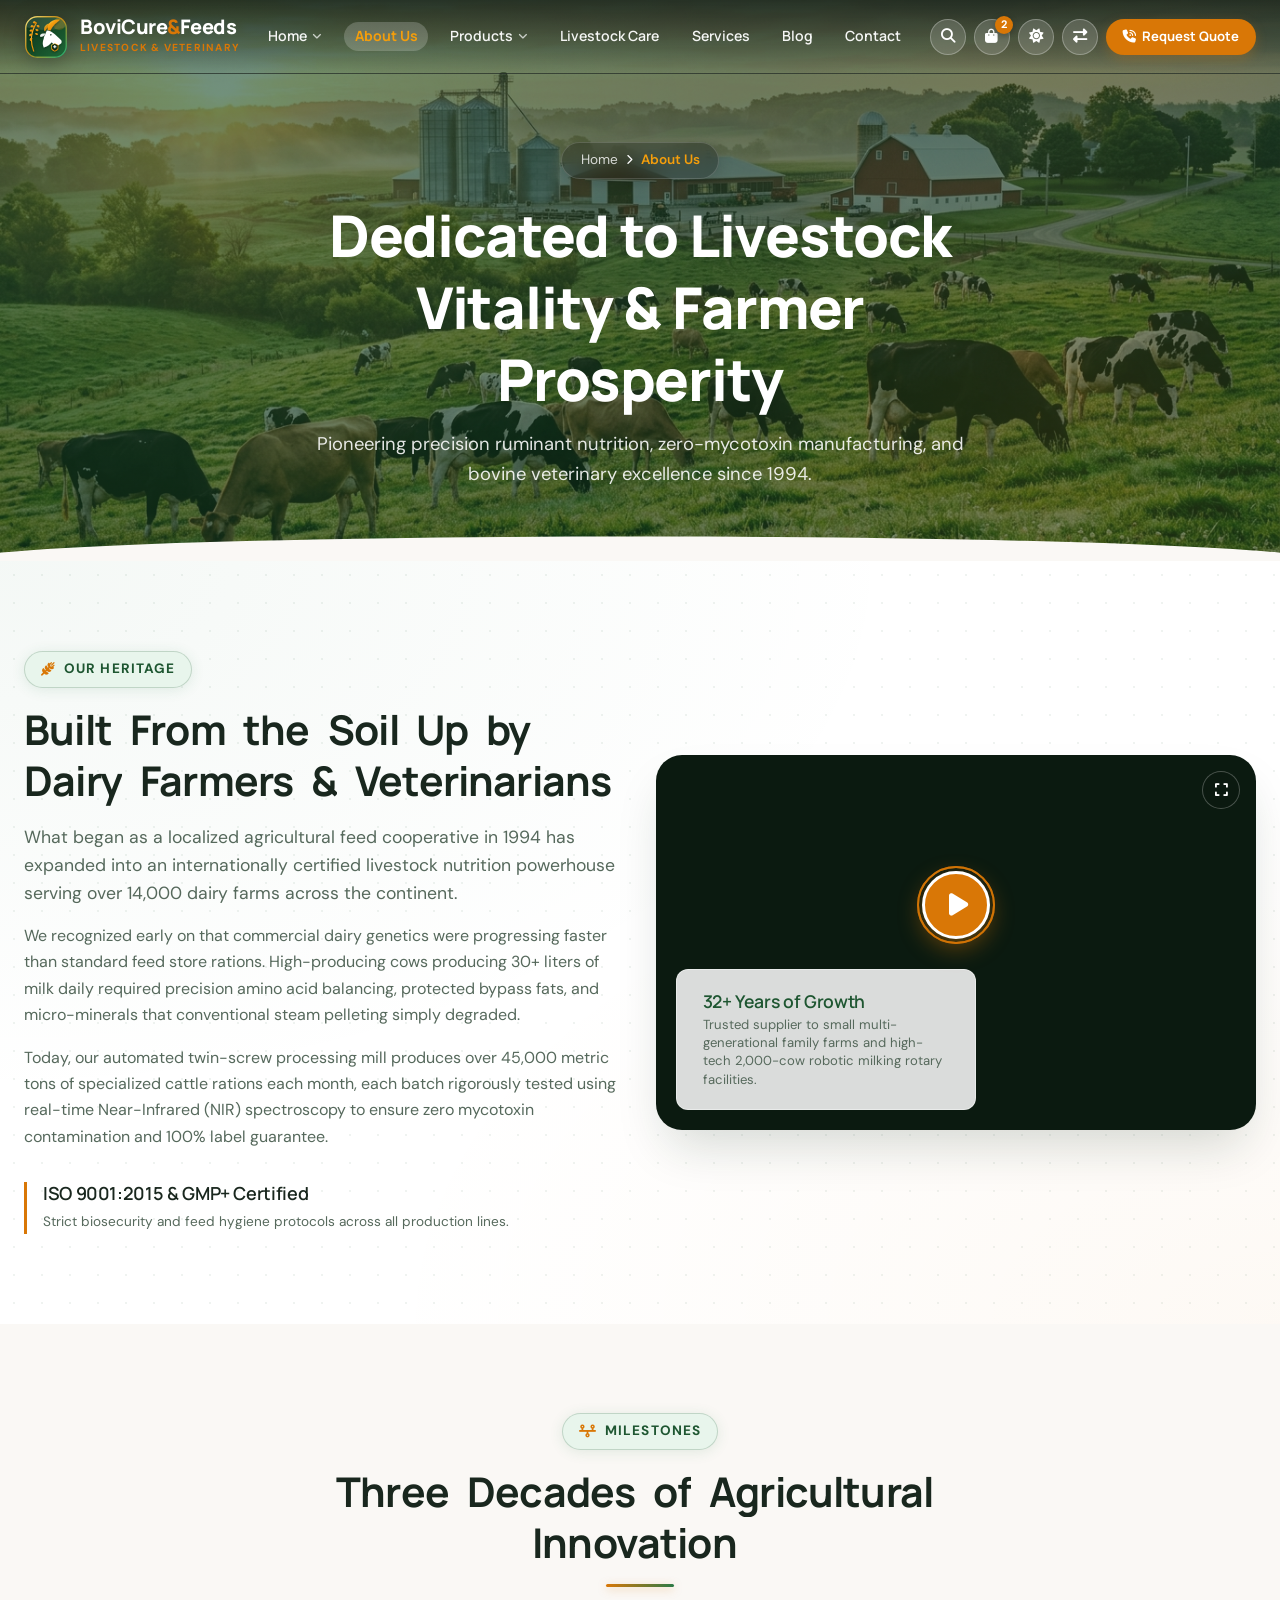
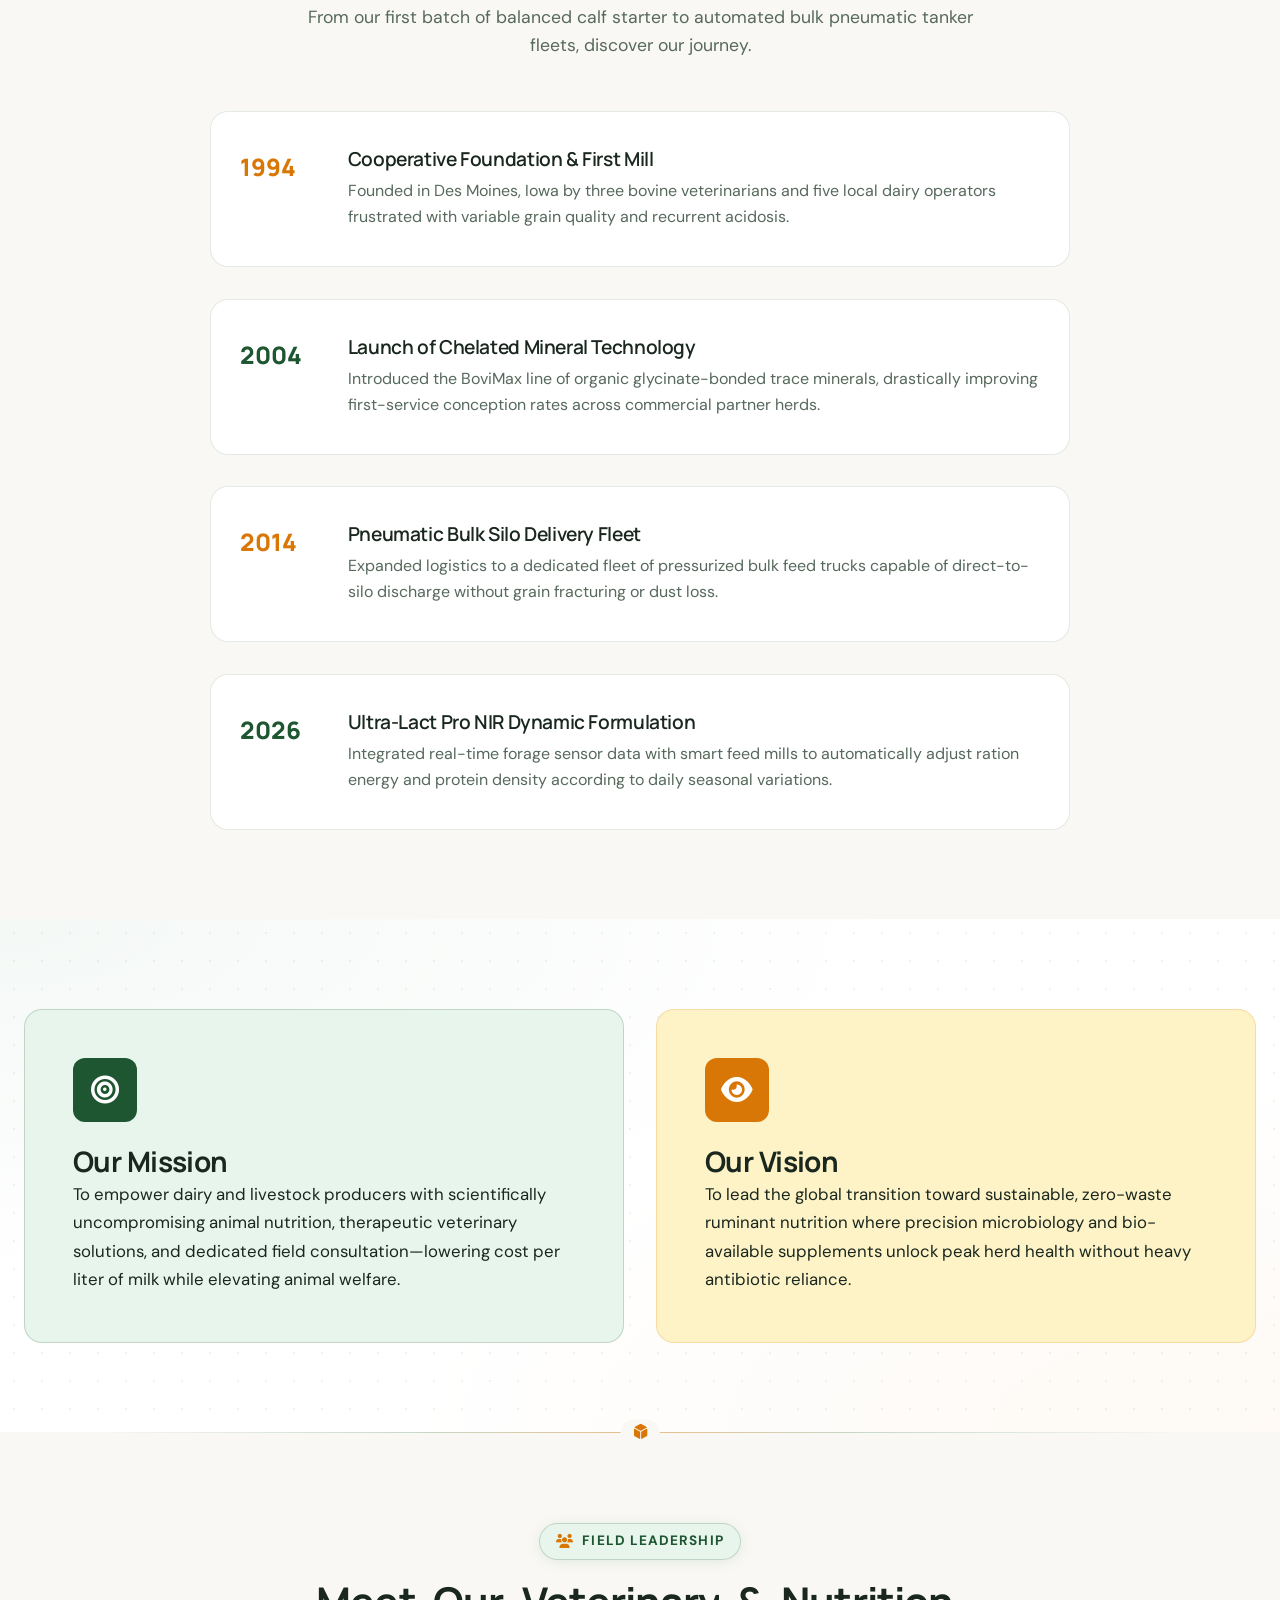
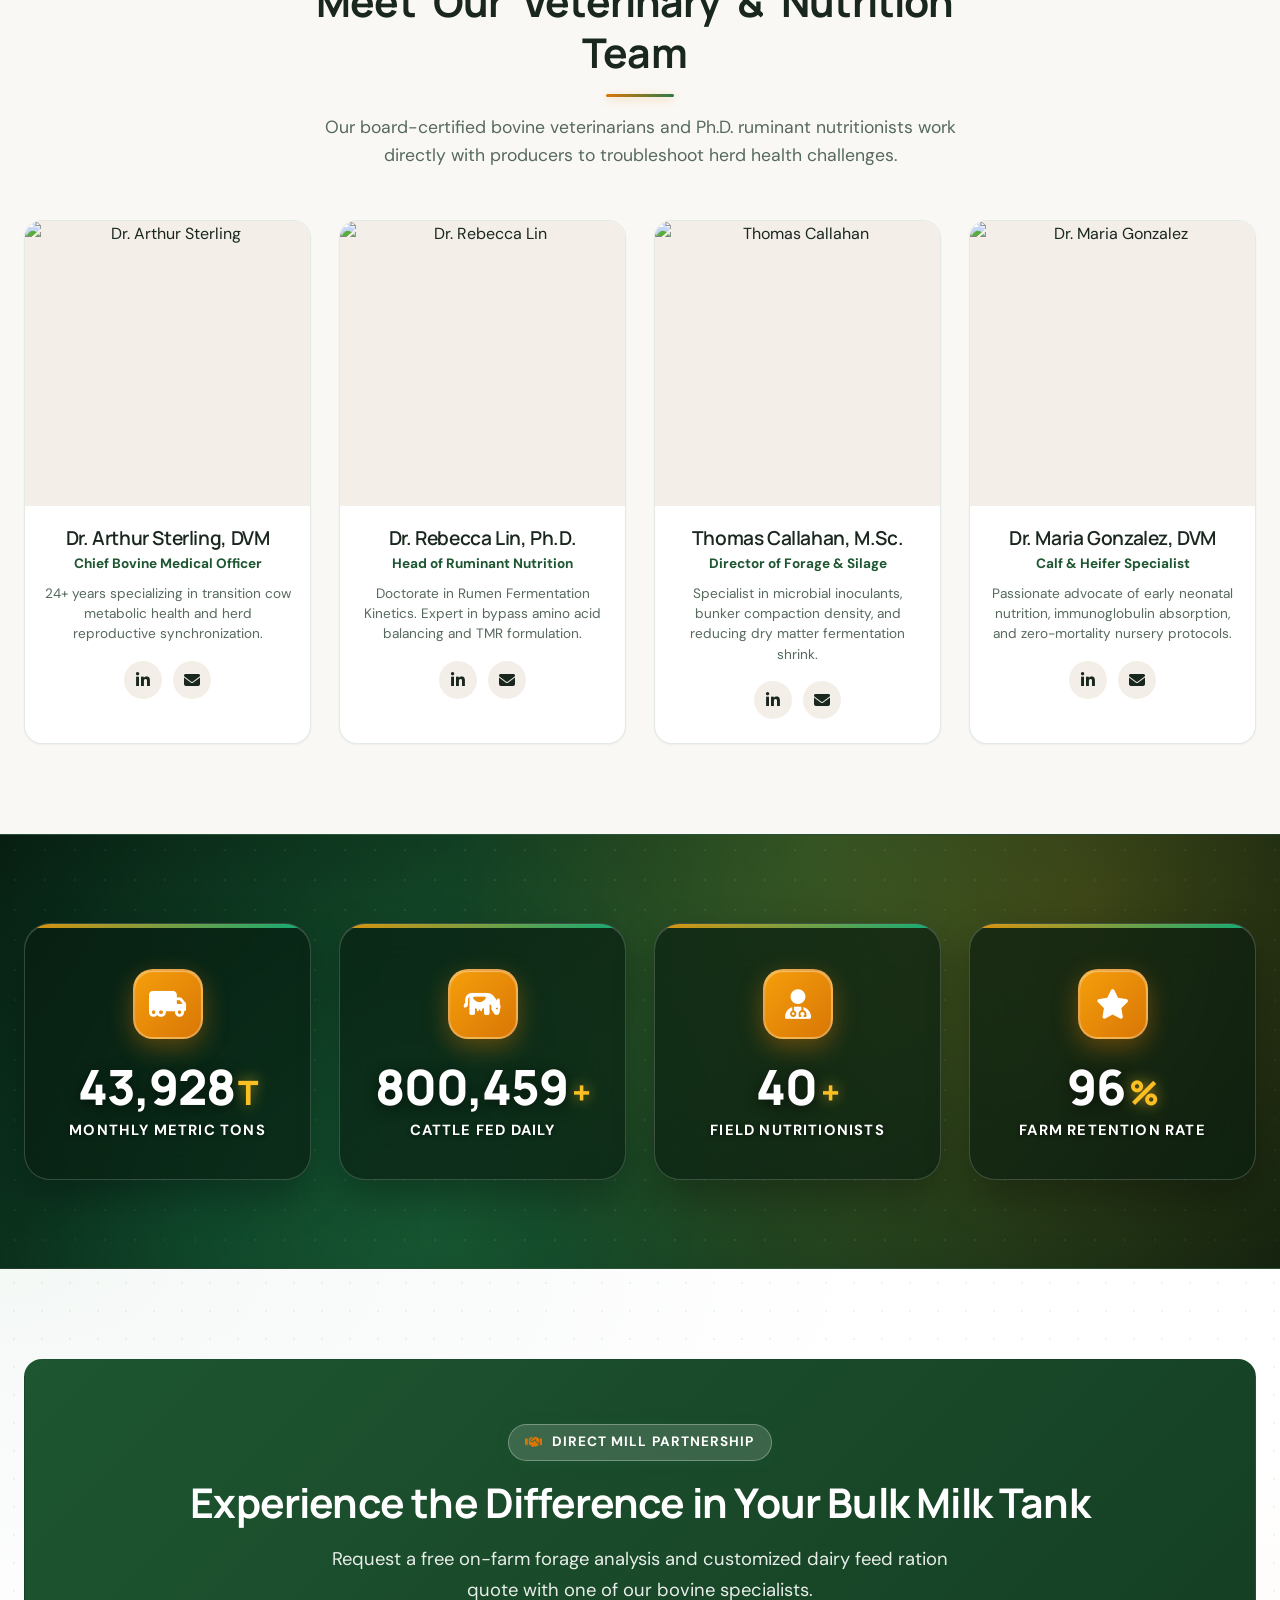
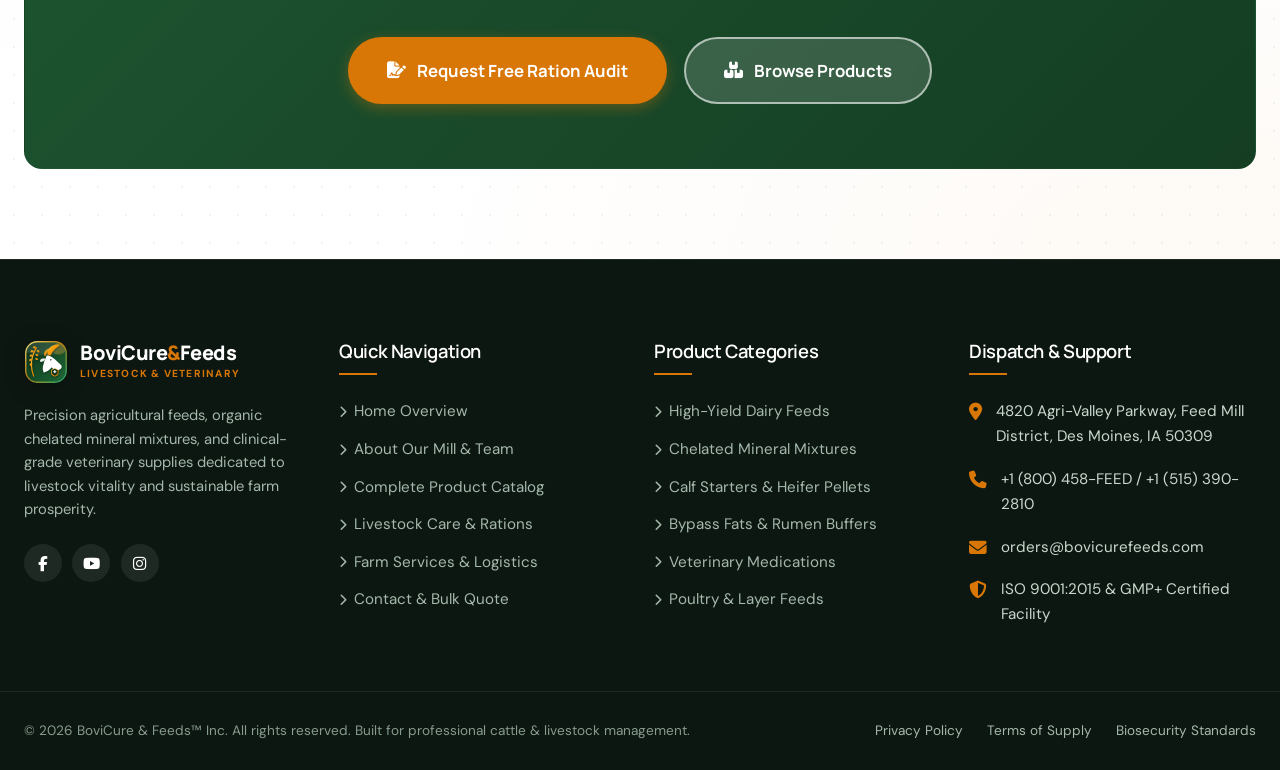
==== commit 63fd7e7f: "Add complete multi-resolution favicon suite (.ico, 32x32, 16x16, svg, apple-touch-icon) across all p" ====
--- a/about.html
+++ b/about.html
@@ -13,10 +13,13 @@
   <link rel="stylesheet" href="assets/css/style.css">
   <link rel="stylesheet" href="assets/css/animations.css">
   <link rel="stylesheet" href="assets/css/responsive.css">
-  <!-- Favicon & Mobile App Icons -->
-  <link rel="icon" type="image/svg+xml" href="assets/images/logo-icon.svg">
-  <link rel="alternate icon" type="image/png" href="assets/images/favicon.png">
-  <link rel="apple-touch-icon" href="assets/images/apple-touch-icon.png">
+  <!-- Favicon & App Icons -->
+  <link rel="icon" type="image/x-icon" href="favicon.ico">
+  <link rel="shortcut icon" type="image/x-icon" href="favicon.ico">
+  <link rel="icon" type="image/png" sizes="32x32" href="assets/images/favicon-32x32.png">
+  <link rel="icon" type="image/png" sizes="16x16" href="assets/images/favicon-16x16.png">
+  <link rel="icon" type="image/svg+xml" href="assets/images/favicon.svg">
+  <link rel="apple-touch-icon" sizes="180x180" href="assets/images/apple-touch-icon.png">
   <meta property="og:image" content="assets/images/og-preview.jpg">
   <meta name="twitter:image" content="assets/images/og-preview.jpg">
 </head>
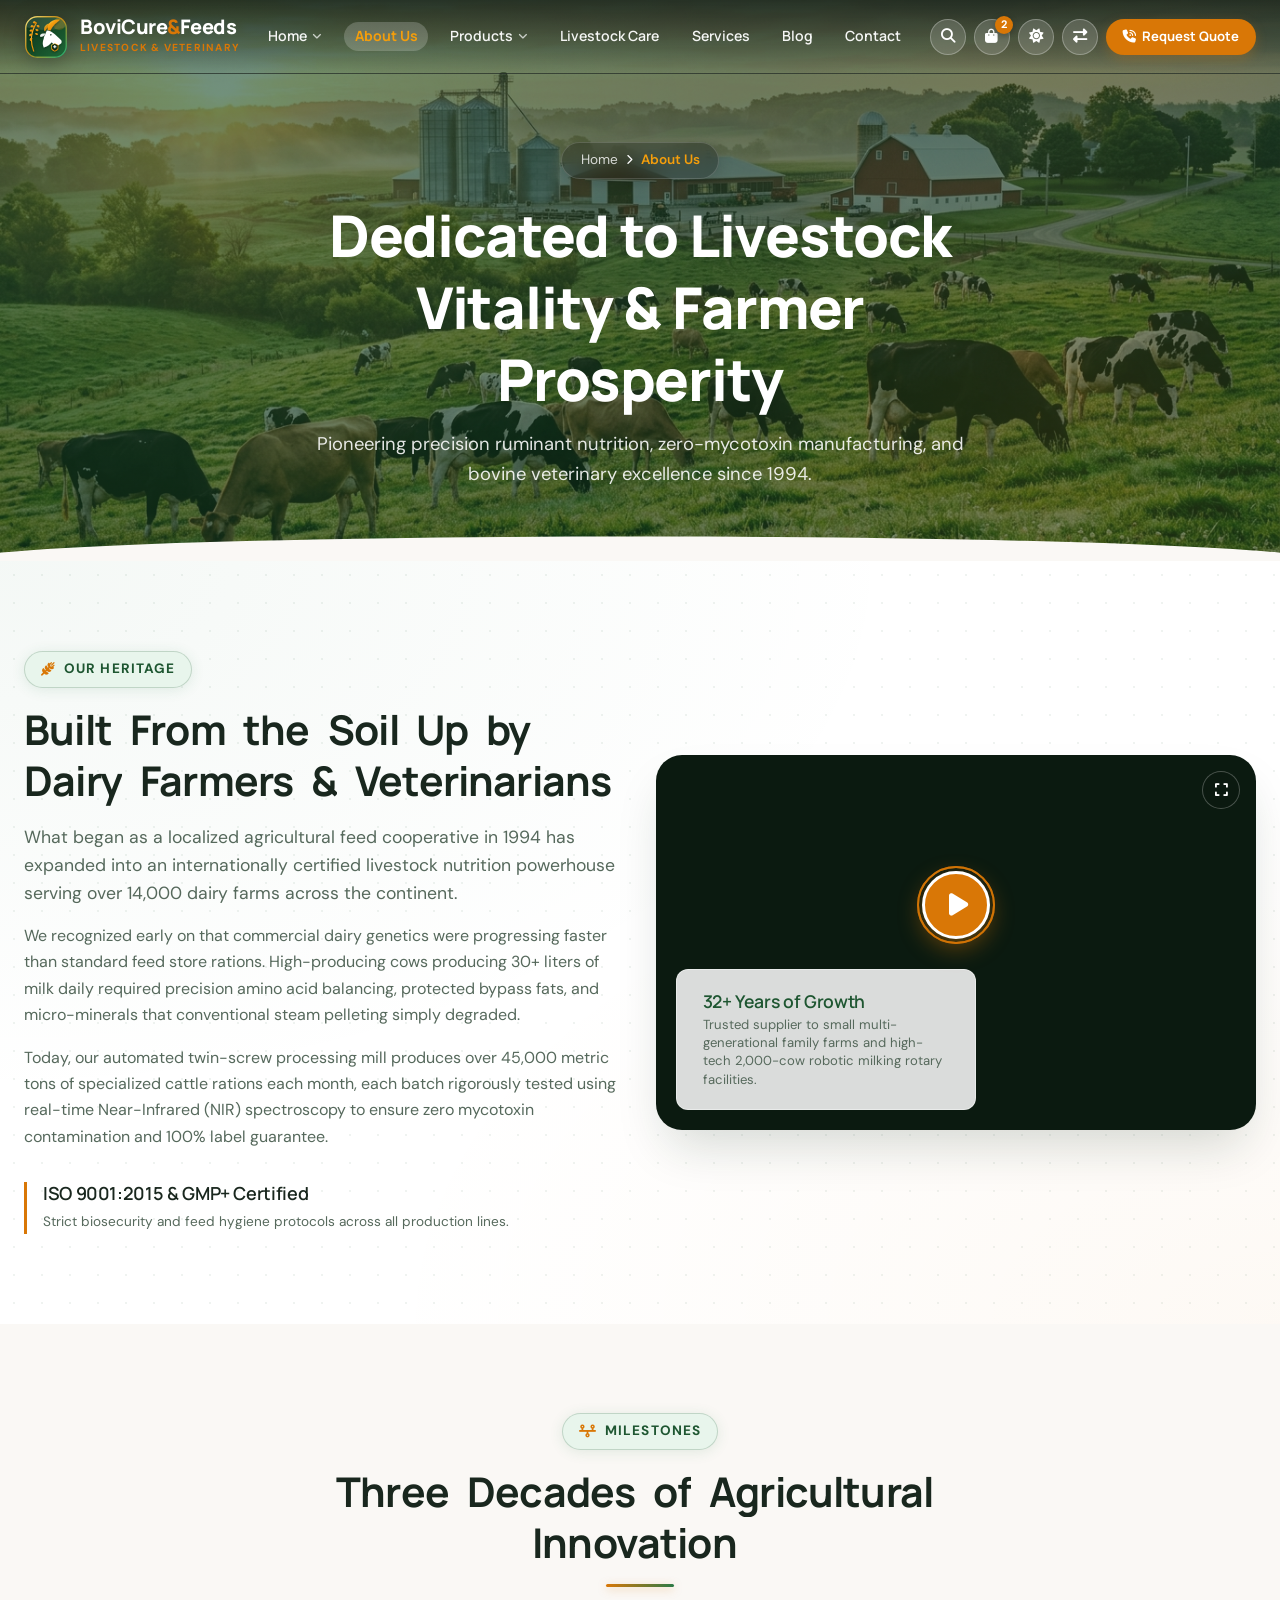
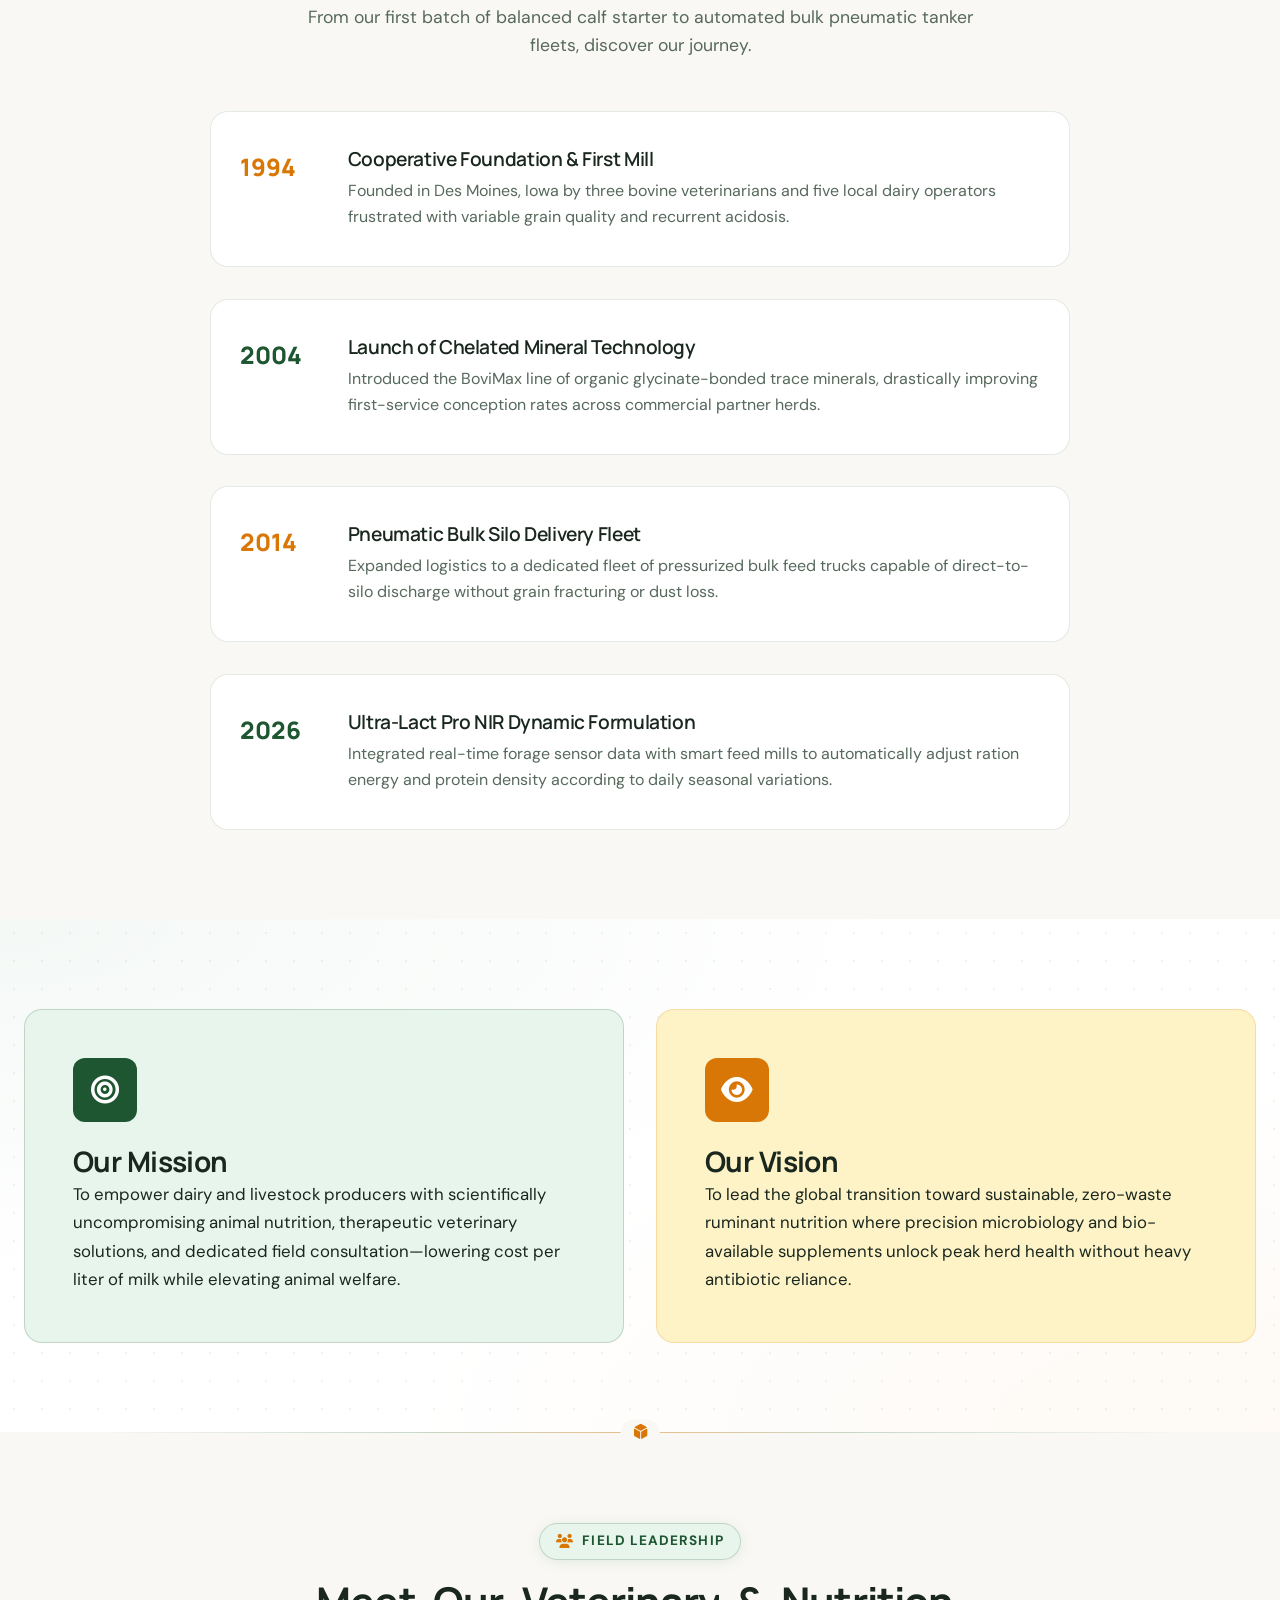
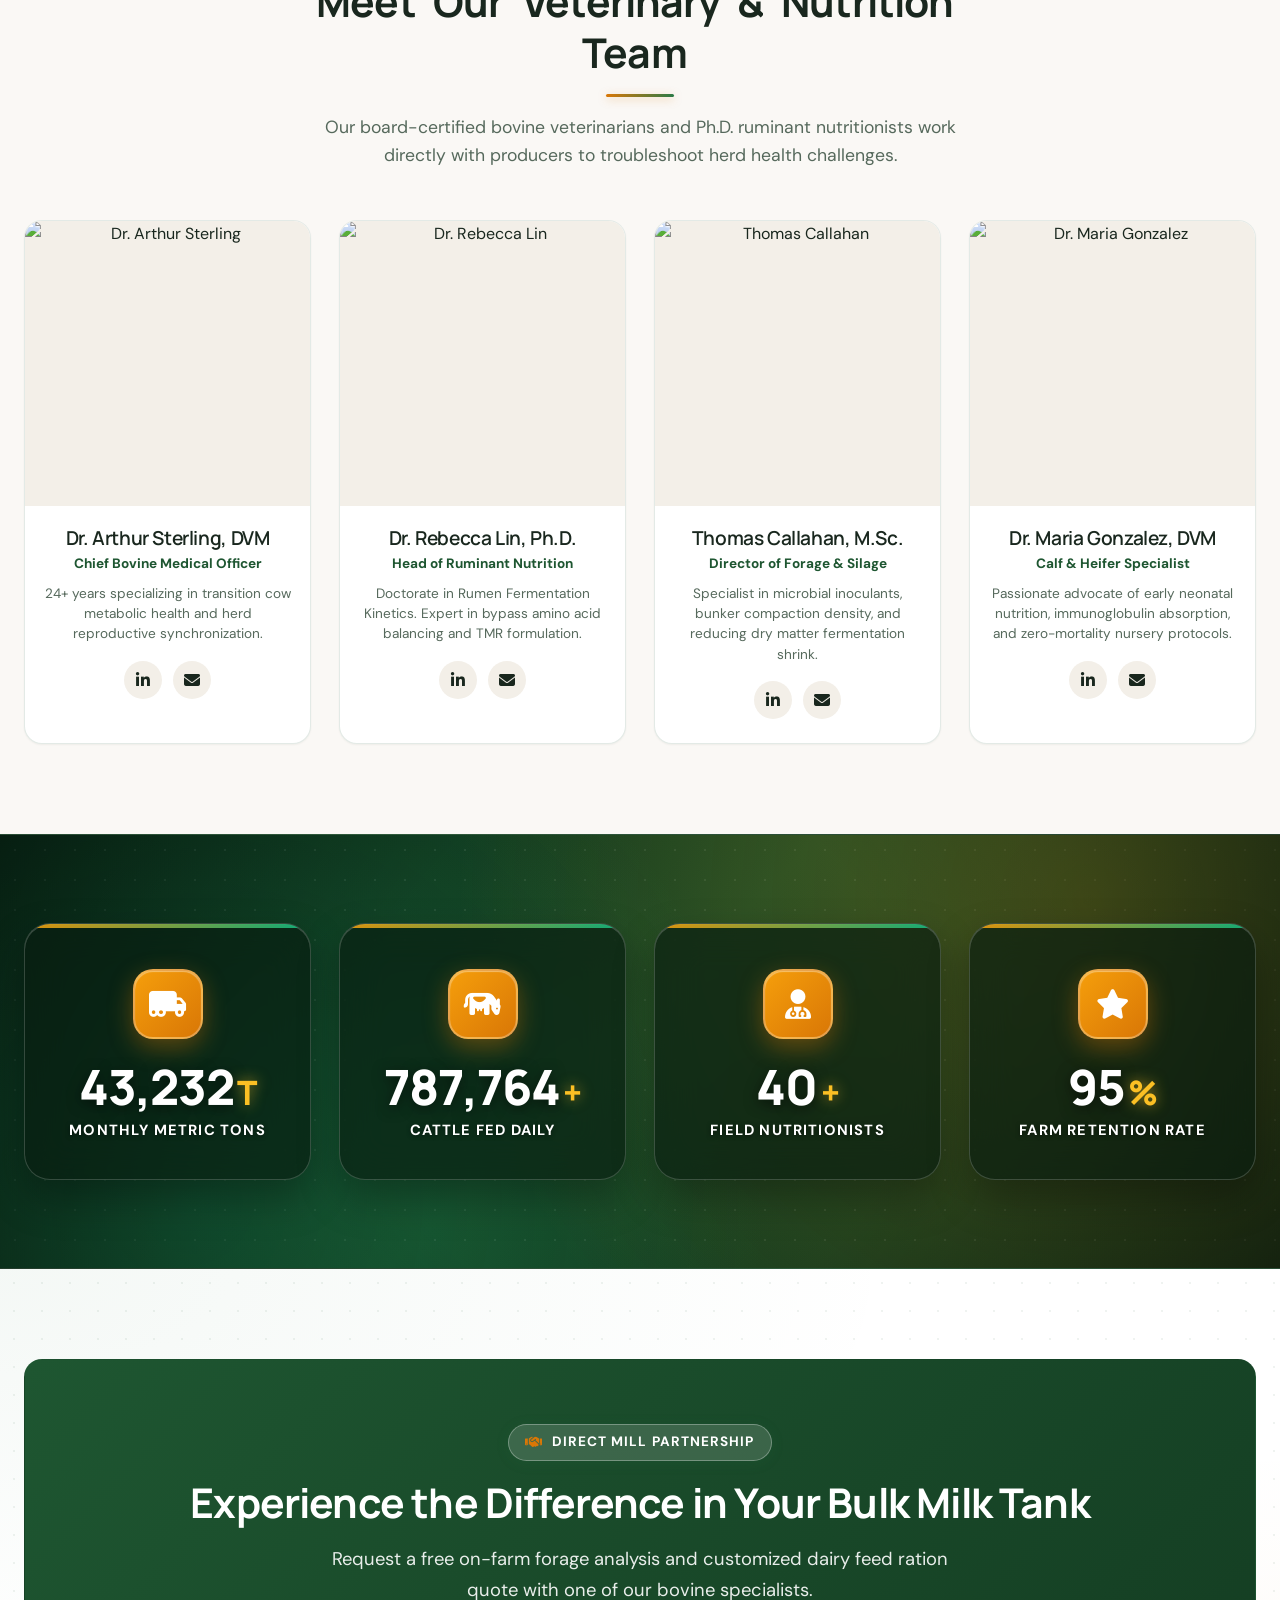
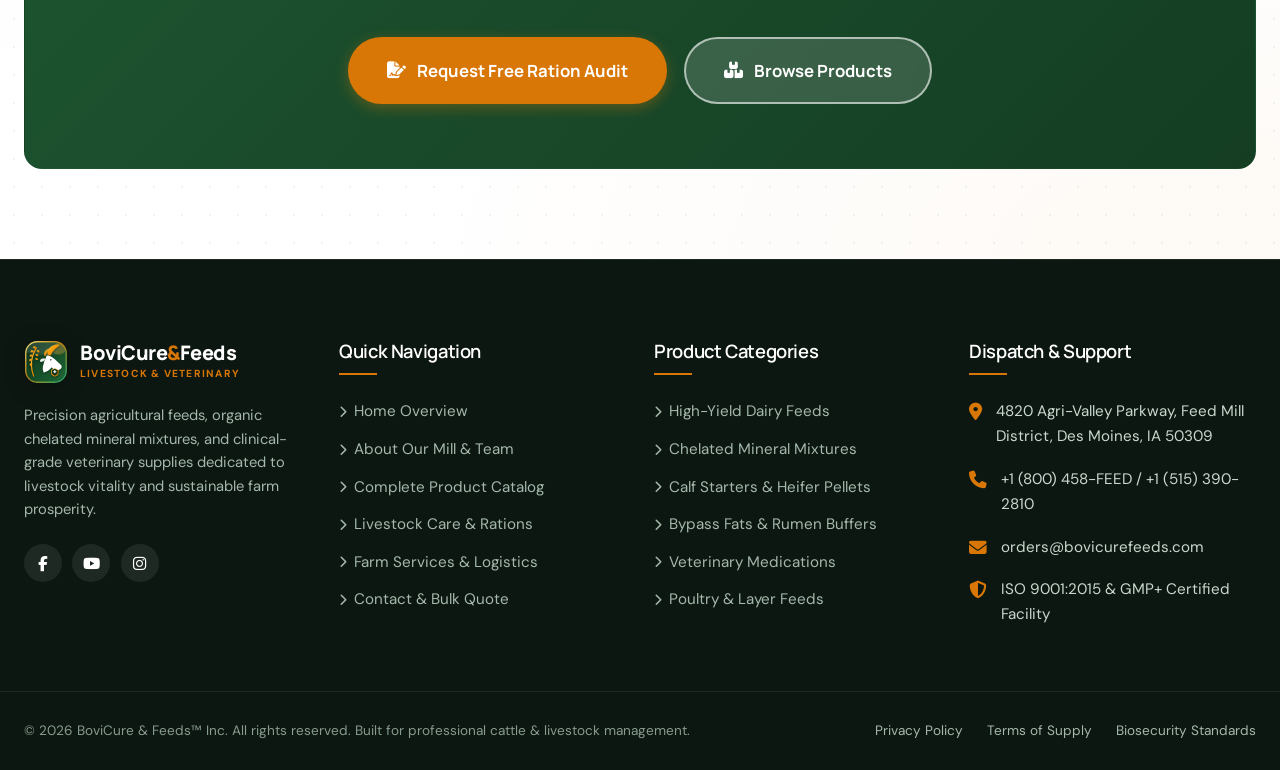
==== commit a9576ded: "Standardize mobile navigation drawer with submenus and footer across all pages" ====
--- a/about.html
+++ b/about.html
@@ -469,22 +469,51 @@
     </div>
   </aside>
 
-  <aside class="mobile-nav-drawer" id="mobileNavDrawer">
+  
+  <!-- Mobile Navigation Drawer -->
+  <aside class="mobile-nav-drawer" id="mobileNavDrawer" aria-label="Mobile Navigation">
     <div class="mobile-drawer-header">
-      <div class="brand-text"><span class="brand-name">BoviCure<span style="color: var(--secondary);">&amp;</span>Feeds</span></div>
-      <button class="drawer-close-btn" id="closeMobileDrawer"><i class="fa-solid fa-xmark"></i></button>
+      <div class="brand-text">
+        <span class="brand-name">BoviCure<span style="color: var(--secondary);">&amp;</span>Feeds</span>
+      </div>
+      <button class="drawer-close-btn" id="closeMobileDrawer" title="Close Menu">
+        <i class="fa-solid fa-xmark"></i>
+      </button>
     </div>
     <div class="mobile-drawer-body">
       <ul class="mobile-nav-links">
-        <li class="mobile-nav-item"><a href="index.html" class="mobile-nav-link">Home 1</a></li>
-        <li class="mobile-nav-item"><a href="index-2.html" class="mobile-nav-link">Home 2</a></li>
-        <li class="mobile-nav-item"><a href="about.html" class="mobile-nav-link active">About Us</a></li>
-        <li class="mobile-nav-item"><a href="products.html" class="mobile-nav-link">Products</a></li>
+        <li class="mobile-nav-item">
+          <a href="#" class="mobile-nav-link mobile-submenu-trigger">Home <i class="fa-solid fa-chevron-down" style="font-size:0.8rem;"></i></a>
+          <div class="mobile-submenu">
+            <a href="index.html" class="mobile-sublink">Home 1 – Agricultural Landing</a>
+            <a href="index-2.html" class="mobile-sublink">Home 2 – Livestock &amp; Vet Niche</a>
+          </div>
+        </li>
+        <li class="mobile-nav-item"><a href="about.html" class="mobile-nav-link">About Us</a></li>
+        <li class="mobile-nav-item">
+          <a href="#" class="mobile-nav-link mobile-submenu-trigger">Products <i class="fa-solid fa-chevron-down" style="font-size:0.8rem;"></i></a>
+          <div class="mobile-submenu">
+            <a href="products.html" class="mobile-sublink">All Products</a>
+            <a href="products.html?category=dairy-feed" class="mobile-sublink">High-Yield Dairy Feed</a>
+            <a href="products.html?category=mineral-mixtures" class="mobile-sublink">Chelated Mineral Mixtures</a>
+            <a href="products.html?category=veterinary-medicines" class="mobile-sublink">Veterinary Supplies</a>
+          </div>
+        </li>
         <li class="mobile-nav-item"><a href="livestock-care.html" class="mobile-nav-link">Livestock Care</a></li>
         <li class="mobile-nav-item"><a href="services.html" class="mobile-nav-link">Services</a></li>
         <li class="mobile-nav-item"><a href="blog.html" class="mobile-nav-link">Blog</a></li>
         <li class="mobile-nav-item"><a href="contact.html" class="mobile-nav-link">Contact</a></li>
       </ul>
+    </div>
+    <div class="mobile-drawer-footer">
+      <div class="d-flex justify-between align-center">
+        <button class="control-pill theme-toggle-btn" style="color: var(--text-main); border-color: var(--border-color);">
+          <i class="fa-solid fa-moon"></i> Toggle Dark
+        </button>
+        <button class="control-pill rtl-toggle-btn" style="color: var(--text-main); border-color: var(--border-color);">
+          <i class="fa-solid fa-globe"></i> <span class="btn-text">RTL</span>
+        </button>
+      </div>
     </div>
   </aside>
 
--- a/assets/css/style.css
+++ b/assets/css/style.css
@@ -131,6 +131,23 @@
   
   --glass-bg: rgba(18, 30, 22, 0.88);
   --glass-border: rgba(255, 255, 255, 0.08);
+
+  /* Status Colors Dark Mode Overrides */
+  --danger: #f87171;
+  --danger-bg: rgba(220, 38, 38, 0.16);
+  --success: #4ade80;
+  --success-bg: rgba(34, 197, 94, 0.16);
+  --warning: #fbbf24;
+  --warning-bg: rgba(245, 158, 11, 0.16);
+  --info: #38bdf8;
+  --info-bg: rgba(56, 189, 248, 0.16);
+
+  /* Niche Category Dark Mode Colors */
+  --vet-blue: #38bdf8;
+  --vet-subtle: rgba(56, 189, 248, 0.16);
+  --earth: #fbbf24;
+  --earth-light: #fde68a;
+  --earth-subtle: rgba(245, 158, 11, 0.16);
 }
 
 /* ==========================================================================
@@ -380,8 +397,18 @@
   margin-bottom: 1rem;
 }
 
+[data-theme="dark"] .section-badge {
+  background-color: rgba(56, 161, 105, 0.2);
+  color: #86efac;
+  border-color: rgba(134, 239, 172, 0.35);
+}
+
 .section-badge i {
   color: var(--secondary);
+}
+
+[data-theme="dark"] .section-badge i {
+  color: #fbbf24;
 }
 
 .section-title {
@@ -492,6 +519,19 @@
   box-shadow: 0 8px 22px rgba(var(--primary-rgb), 0.45);
 }
 
+[data-theme="dark"] .btn-primary {
+  background-color: #237a47;
+  border-color: #2e8b57;
+  color: #ffffff;
+  box-shadow: 0 4px 16px rgba(35, 122, 71, 0.4);
+}
+
+[data-theme="dark"] .btn-primary:hover {
+  background-color: #1a6036;
+  border-color: #38a169;
+  color: #ffffff;
+}
+
 .btn-secondary {
   background-color: var(--secondary);
   color: #ffffff;
@@ -504,6 +544,19 @@
   color: #ffffff;
   transform: translateY(-2px);
   box-shadow: 0 8px 22px rgba(var(--secondary-rgb), 0.45);
+}
+
+[data-theme="dark"] .btn-secondary {
+  background-color: #f59e0b;
+  color: #0b140e;
+  font-weight: 700;
+  border-color: #d97706;
+  box-shadow: 0 4px 16px rgba(245, 158, 11, 0.35);
+}
+
+[data-theme="dark"] .btn-secondary:hover {
+  background-color: #fbbf24;
+  color: #0b140e;
 }
 
 .btn-outline {
@@ -886,6 +939,12 @@
   box-shadow: 0 2px 6px rgba(0, 0, 0, 0.25);
 }
 
+[data-theme="dark"] .cart-count-badge {
+  background: #f59e0b;
+  color: #0b140e;
+  font-weight: 800;
+}
+
 .nav-actions .rtl-toggle-btn {
   display: inline-flex !important;
   align-items: center;
@@ -1009,8 +1068,8 @@
 [data-theme="dark"] .nav-link.active,
 [data-theme="dark"] .site-header.is-sticky .nav-link:hover,
 [data-theme="dark"] .site-header.is-sticky .nav-link.active {
-  background: rgba(56, 161, 105, 0.18) !important;
-  color: var(--secondary-light) !important;
+  background: rgba(56, 161, 105, 0.24) !important;
+  color: #ffffff !important;
 }
 
 /* ==========================================================================
@@ -1679,6 +1738,628 @@
 }
 
 /* ==========================================================================
+   SEASONAL CARE MATRIX & UNIFORM CARD ALIGNMENT
+   ========================================================================== */
+#seasonalCardsGrid {
+  display: grid;
+  grid-template-columns: repeat(4, 1fr);
+  gap: 1.75rem;
+  align-items: stretch;
+  transition: all var(--transition-normal);
+}
+
+#seasonalCardsGrid.season-filtered-single {
+  display: flex !important;
+  justify-content: center !important;
+  align-items: stretch !important;
+}
+
+#seasonalCardsGrid.season-filtered-single .season-card {
+  max-width: 520px !important;
+  width: 100% !important;
+}
+
+.season-card {
+  display: flex;
+  flex-direction: column;
+  height: 100%;
+  padding: 0 !important;
+  background: var(--bg-surface);
+  border: 1px solid var(--border-color);
+  border-radius: var(--radius-lg);
+  overflow: hidden;
+  transition: transform 0.4s cubic-bezier(0.16, 1, 0.3, 1),
+              box-shadow 0.4s cubic-bezier(0.16, 1, 0.3, 1),
+              border-color 0.4s ease,
+              opacity 0.35s ease;
+  position: relative;
+  box-shadow: var(--shadow-sm);
+}
+
+.season-card.is-hidden {
+  display: none !important;
+}
+
+/* Seasonal Filter Pills */
+.season-filter-group {
+  gap: 0.65rem;
+}
+
+.season-filter-tab {
+  font-weight: 700;
+  border-radius: var(--radius-full);
+  padding: 0.55rem 1.25rem;
+  transition: all var(--transition-fast);
+  display: inline-flex;
+  align-items: center;
+  gap: 0.5rem;
+  cursor: pointer;
+  border-width: 1.5px;
+}
+
+.season-filter-tab.active,
+.season-filter-tab.btn-primary {
+  background-color: var(--primary) !important;
+  border-color: var(--primary) !important;
+  color: #ffffff !important;
+  box-shadow: 0 4px 14px rgba(20, 61, 34, 0.25);
+}
+
+[data-theme="dark"] .season-filter-tab.active,
+[data-theme="dark"] .season-filter-tab.btn-primary {
+  background-color: var(--primary-light) !important;
+  border-color: var(--primary-light) !important;
+  color: #0b140e !important;
+  box-shadow: 0 4px 16px rgba(74, 222, 128, 0.3);
+}
+
+.season-filter-tab.btn-outline {
+  background: var(--bg-surface);
+  border: 1px solid var(--border-color);
+  color: var(--text-main);
+}
+
+.season-filter-tab.btn-outline:hover {
+  background: var(--primary-subtle);
+  border-color: var(--primary);
+  color: var(--primary);
+  transform: translateY(-2px);
+}
+
+[data-theme="dark"] .season-filter-tab.btn-outline {
+  background: #142419;
+  border-color: rgba(255, 255, 255, 0.12);
+  color: #e2e8f0;
+}
+
+[data-theme="dark"] .season-filter-tab.btn-outline:hover {
+  background: rgba(74, 222, 128, 0.15);
+  border-color: #4ade80;
+  color: #4ade80;
+}
+
+.season-card:hover {
+  transform: translateY(-8px);
+  box-shadow: 0 20px 40px -12px rgba(30, 86, 49, 0.18), 0 0 1px 1px rgba(43, 122, 70, 0.15);
+  border-color: rgba(var(--primary-rgb), 0.38);
+}
+
+[data-theme="dark"] .season-card:hover {
+  box-shadow: 0 20px 40px -12px rgba(0, 0, 0, 0.55), 0 0 2px 1px rgba(217, 119, 6, 0.25);
+  border-color: rgba(217, 119, 6, 0.4);
+}
+
+.season-card-thumb {
+  position: relative;
+  width: 100%;
+  height: 180px;
+  overflow: hidden;
+  background: var(--bg-alt);
+  flex-shrink: 0;
+}
+
+.season-card-thumb img {
+  width: 100%;
+  height: 100%;
+  object-fit: cover;
+  transition: transform 0.55s cubic-bezier(0.16, 1, 0.3, 1);
+  display: block;
+}
+
+.season-card:hover .season-card-thumb img {
+  transform: scale(1.06);
+}
+
+.season-badge {
+  position: absolute;
+  top: 0.85rem;
+  left: 0.85rem;
+  z-index: 2;
+  font-size: 0.75rem;
+  font-weight: 700;
+  padding: 0.32rem 0.75rem;
+  border-radius: var(--radius-full);
+  box-shadow: 0 4px 12px rgba(0, 0, 0, 0.2);
+  backdrop-filter: blur(8px);
+  letter-spacing: 0.02em;
+}
+
+[dir="rtl"] .season-badge {
+  left: auto;
+  right: 0.85rem;
+}
+
+.season-card-body {
+  padding: 1.5rem 1.5rem 1.65rem;
+  display: flex;
+  flex-direction: column;
+  flex-grow: 1;
+}
+
+.season-card-header {
+  display: flex;
+  align-items: center;
+  gap: 0.85rem;
+  margin-bottom: 0.75rem;
+}
+
+.season-icon-pill {
+  width: 44px;
+  height: 44px;
+  min-width: 44px;
+  border-radius: var(--radius-md);
+  display: flex;
+  align-items: center;
+  justify-content: center;
+  font-size: 1.25rem;
+  flex-shrink: 0;
+  transition: transform 0.3s ease;
+}
+
+.season-card:hover .season-icon-pill {
+  transform: scale(1.08) rotate(6deg);
+}
+
+.season-title {
+  font-size: 1.15rem;
+  font-weight: 700;
+  line-height: 1.35;
+  margin: 0;
+  color: var(--text-heading);
+  min-height: 3.1rem;
+  display: flex;
+  align-items: center;
+}
+
+.season-desc {
+  font-size: 0.88rem;
+  color: var(--text-muted);
+  line-height: 1.55;
+  margin: 0 0 1.25rem 0;
+  min-height: 4.8rem;
+  display: -webkit-box;
+  -webkit-line-clamp: 4;
+  -webkit-box-orient: vertical;
+  overflow: hidden;
+}
+
+.season-protocols-divider {
+  height: 1px;
+  background: var(--border-color);
+  margin-bottom: 1rem;
+  width: 100%;
+}
+
+.season-protocols-heading {
+  font-size: 0.72rem;
+  font-weight: 800;
+  letter-spacing: 0.08em;
+  color: var(--text-light);
+  text-transform: uppercase;
+  margin-bottom: 0.75rem;
+}
+
+.season-protocol-list {
+  list-style: none;
+  padding: 0;
+  margin: 0;
+  display: flex;
+  flex-direction: column;
+  gap: 0.65rem;
+  margin-top: auto;
+}
+
+.season-protocol-list li {
+  display: flex;
+  align-items: flex-start;
+  gap: 0.65rem;
+  font-size: 0.85rem;
+  line-height: 1.45;
+  color: var(--text-body);
+}
+
+.season-protocol-list li i {
+  font-size: 0.92rem;
+  margin-top: 0.18rem;
+  flex-shrink: 0;
+}
+
+/* ==========================================================================
+   RECOMMENDED FEEDING RATES TABLE & LIFECYCLE MATRIX
+   ========================================================================== */
+.feeding-table-card {
+  background: var(--bg-surface);
+  border: 1px solid var(--border-color);
+  border-radius: var(--radius-xl);
+  box-shadow: 0 12px 32px -8px rgba(0, 0, 0, 0.07), 0 1px 3px rgba(0, 0, 0, 0.04);
+  overflow: hidden;
+  position: relative;
+  transition: border-color 0.3s ease, box-shadow 0.3s ease;
+}
+
+[data-theme="dark"] .feeding-table-card {
+  box-shadow: 0 12px 36px -10px rgba(0, 0, 0, 0.5), 0 0 1px 1px rgba(255, 255, 255, 0.06);
+}
+
+.feeding-table-toolbar {
+  padding: 1.15rem 1.6rem;
+  background: var(--bg-alt);
+  border-bottom: 1px solid var(--border-color);
+  display: flex;
+  align-items: center;
+  justify-content: space-between;
+  flex-wrap: wrap;
+  gap: 1rem;
+}
+
+.feeding-table-wrap {
+  width: 100%;
+  overflow-x: auto;
+  -webkit-overflow-scrolling: touch;
+}
+
+.feeding-table,
+.admin-table {
+  width: 100%;
+  min-width: 860px;
+  border-collapse: separate;
+  border-spacing: 0;
+  text-align: left;
+}
+
+[dir="rtl"] .feeding-table,
+[dir="rtl"] .admin-table {
+  text-align: right;
+}
+
+.feeding-table thead th,
+.admin-table thead th {
+  background: var(--bg-surface);
+  color: var(--text-heading);
+  font-size: 0.8rem;
+  font-weight: 800;
+  letter-spacing: 0.06em;
+  text-transform: uppercase;
+  padding: 1.15rem 1.4rem;
+  border-bottom: 2px solid var(--border-color);
+  white-space: nowrap;
+}
+
+.feeding-table tbody td,
+.admin-table tbody td {
+  padding: 1.2rem 1.4rem;
+  border-bottom: 1px solid var(--border-color);
+  vertical-align: middle;
+  font-size: 0.92rem;
+  color: var(--text-body);
+  transition: background-color 0.2s ease;
+}
+
+.feeding-table tbody tr:last-child td,
+.admin-table tbody tr:last-child td {
+  border-bottom: none;
+}
+
+.feeding-table tbody tr:hover td,
+.admin-table tbody tr:hover td {
+  background-color: rgba(var(--primary-rgb), 0.04);
+}
+
+[data-theme="dark"] .feeding-table tbody tr:hover td,
+[data-theme="dark"] .admin-table tbody tr:hover td {
+  background-color: rgba(255, 255, 255, 0.03);
+}
+
+.stage-cell {
+  display: flex;
+  align-items: center;
+  gap: 0.9rem;
+}
+
+.stage-icon {
+  width: 42px;
+  height: 42px;
+  min-width: 42px;
+  border-radius: var(--radius-md);
+  display: flex;
+  align-items: center;
+  justify-content: center;
+  font-size: 1.2rem;
+  flex-shrink: 0;
+}
+
+.stage-icon.calf { background: var(--primary-subtle); color: var(--primary); }
+.stage-icon.heifer { background: var(--secondary-subtle); color: var(--secondary); }
+.stage-icon.dry { background: var(--vet-subtle); color: var(--vet-blue); }
+.stage-icon.fresh { background: var(--earth-subtle); color: var(--earth); }
+.stage-icon.lactation { background: rgba(239, 68, 68, 0.12); color: #ef4444; }
+
+.stage-title {
+  font-weight: 700;
+  color: var(--text-heading);
+  font-size: 0.95rem;
+  display: block;
+  line-height: 1.3;
+}
+
+.stage-sub {
+  font-size: 0.78rem;
+  color: var(--text-muted);
+  display: block;
+  margin-top: 0.18rem;
+}
+
+.dmi-badge {
+  display: inline-flex;
+  align-items: center;
+  padding: 0.35rem 0.75rem;
+  background: var(--bg-alt);
+  border: 1px solid var(--border-color);
+  border-radius: var(--radius-full);
+  font-weight: 700;
+  font-size: 0.86rem;
+  color: var(--text-heading);
+  white-space: nowrap;
+}
+
+.dmi-badge.highlight {
+  background: var(--primary-subtle);
+  border-color: rgba(var(--primary-rgb), 0.35);
+  color: var(--primary);
+}
+
+.feed-name {
+  font-weight: 600;
+  color: var(--text-heading);
+  display: block;
+}
+
+.feed-dosage {
+  font-size: 0.82rem;
+  color: var(--text-muted);
+  display: block;
+  margin-top: 0.2rem;
+}
+
+.ratio-badge {
+  display: inline-flex;
+  align-items: center;
+  gap: 0.45rem;
+  font-size: 0.88rem;
+  color: var(--text-body);
+}
+
+.ratio-badge i {
+  color: var(--primary);
+  font-size: 0.85rem;
+}
+
+.mobile-table-hint {
+  display: none;
+  padding: 0.75rem 1rem;
+  background: var(--bg-alt);
+  border-top: 1px solid var(--border-color);
+  text-align: center;
+  font-size: 0.8rem;
+  color: var(--text-muted);
+  align-items: center;
+  justify-content: center;
+  gap: 0.5rem;
+}
+
+@media (max-width: 991px) {
+  .mobile-table-hint {
+    display: flex;
+  }
+}
+
+/* ==========================================================================
+   SERVICES GRID & PROCESS STEP CARDS
+   ========================================================================== */
+.service-card {
+  display: flex !important;
+  flex-direction: column !important;
+  height: 100% !important;
+  padding: 0 !important;
+  background: var(--bg-surface);
+  border: 1px solid var(--border-color);
+  border-radius: var(--radius-lg);
+  overflow: hidden;
+  transition: transform 0.4s cubic-bezier(0.16, 1, 0.3, 1),
+              box-shadow 0.4s cubic-bezier(0.16, 1, 0.3, 1),
+              border-color 0.4s ease;
+  position: relative;
+  box-shadow: var(--shadow-sm);
+}
+
+.service-card:hover {
+  transform: translateY(-8px);
+  box-shadow: 0 20px 40px -12px rgba(30, 86, 49, 0.18), 0 0 1px 1px rgba(43, 122, 70, 0.15);
+  border-color: rgba(var(--primary-rgb), 0.38);
+}
+
+[data-theme="dark"] .service-card:hover {
+  box-shadow: 0 20px 40px -12px rgba(0, 0, 0, 0.55), 0 0 2px 1px rgba(217, 119, 6, 0.25);
+  border-color: rgba(217, 119, 6, 0.4);
+}
+
+.service-thumb-wrap {
+  position: relative;
+  width: 100%;
+  height: 190px;
+  overflow: hidden;
+  background: var(--bg-alt);
+  flex-shrink: 0;
+}
+
+.service-thumb-wrap img {
+  width: 100%;
+  height: 100%;
+  object-fit: cover;
+  transition: transform 0.55s cubic-bezier(0.16, 1, 0.3, 1);
+  display: block;
+}
+
+.service-card:hover .service-thumb-wrap img {
+  transform: scale(1.06);
+}
+
+.service-badge {
+  position: absolute;
+  top: 0.85rem;
+  left: 0.85rem;
+  z-index: 2;
+  font-size: 0.75rem;
+  font-weight: 700;
+  padding: 0.32rem 0.75rem;
+  border-radius: var(--radius-full);
+  box-shadow: 0 4px 12px rgba(0, 0, 0, 0.2);
+  backdrop-filter: blur(8px);
+  letter-spacing: 0.02em;
+}
+
+[dir="rtl"] .service-badge {
+  left: auto;
+  right: 0.85rem;
+}
+
+.service-card-body {
+  padding: 1.5rem 1.6rem 1.65rem;
+  display: flex;
+  flex-direction: column;
+  flex-grow: 1;
+}
+
+.service-card-header {
+  display: flex;
+  align-items: center;
+  gap: 0.85rem;
+  margin-bottom: 0.75rem;
+}
+
+.service-icon-box {
+  width: 44px;
+  height: 44px;
+  min-width: 44px;
+  border-radius: var(--radius-md);
+  display: flex;
+  align-items: center;
+  justify-content: center;
+  font-size: 1.2rem;
+  flex-shrink: 0;
+  transition: transform 0.3s ease;
+}
+
+.service-card:hover .service-icon-box {
+  transform: scale(1.08) rotate(6deg);
+}
+
+.service-title {
+  font-size: 1.15rem;
+  font-weight: 700;
+  line-height: 1.35;
+  margin: 0;
+  color: var(--text-heading);
+  min-height: 3.1rem;
+  display: flex;
+  align-items: center;
+}
+
+.service-desc {
+  font-size: 0.88rem;
+  color: var(--text-muted);
+  line-height: 1.55;
+  margin: 0 0 1.25rem 0;
+  min-height: 4.8rem;
+  display: -webkit-box;
+  -webkit-line-clamp: 4;
+  -webkit-box-orient: vertical;
+  overflow: hidden;
+}
+
+.service-card-footer {
+  margin-top: auto;
+  padding-top: 1rem;
+  border-top: 1px solid var(--border-color);
+  display: flex;
+  align-items: center;
+  justify-content: space-between;
+}
+
+.service-spec-tag {
+  font-size: 0.78rem;
+  color: var(--text-light);
+  font-weight: 600;
+}
+
+/* 4-Step Process Step Cards */
+.process-step-card {
+  background: var(--bg-surface);
+  border: 1px solid var(--border-color);
+  border-radius: var(--radius-lg);
+  padding: 2.2rem 1.6rem 2rem;
+  text-align: center;
+  display: flex;
+  flex-direction: column;
+  height: 100%;
+  position: relative;
+  transition: transform 0.35s ease, box-shadow 0.35s ease, border-color 0.35s ease;
+  box-shadow: var(--shadow-sm);
+}
+
+.process-step-card:hover {
+  transform: translateY(-6px);
+  box-shadow: var(--shadow-lg);
+  border-color: rgba(var(--primary-rgb), 0.35);
+}
+
+.process-step-num {
+  font-size: 2.4rem;
+  font-weight: 800;
+  line-height: 1;
+  margin-bottom: 0.85rem;
+  font-family: var(--font-heading);
+}
+
+.process-step-title {
+  font-size: 1.1rem;
+  font-weight: 700;
+  margin-bottom: 0.65rem;
+  color: var(--text-heading);
+  min-height: 2.4rem;
+  display: flex;
+  align-items: center;
+  justify-content: center;
+}
+
+.process-step-desc {
+  font-size: 0.88rem;
+  line-height: 1.55;
+  color: var(--text-muted);
+  margin: 0;
+}
+
+/* ==========================================================================
    11. LIVESTOCK NUTRITION SPLIT BANNER
    ========================================================================== */
 .nutrition-split-section {
@@ -2024,35 +2705,186 @@
 }
 
 /* ==========================================================================
-   14. BLOG CARDS & PREVIEW
+   14. BLOG SYSTEM: FEATURED POST & UNIFORM GRID CARDS
    ========================================================================== */
+.blog-featured-card {
+  padding: 0 !important;
+  overflow: hidden;
+  margin-bottom: 3.5rem;
+  background: var(--bg-surface);
+  border: 1px solid var(--border-color);
+  border-radius: var(--radius-xl);
+  box-shadow: var(--shadow-md);
+  transition: transform 0.4s cubic-bezier(0.16, 1, 0.3, 1),
+              box-shadow 0.4s cubic-bezier(0.16, 1, 0.3, 1),
+              border-color 0.4s ease;
+}
+
+.blog-featured-card:hover {
+  transform: translateY(-4px);
+  box-shadow: 0 20px 40px -12px rgba(30, 86, 49, 0.16), 0 0 1px 1px rgba(43, 122, 70, 0.12);
+  border-color: rgba(var(--primary-rgb), 0.35);
+}
+
+.blog-featured-grid {
+  display: grid;
+  grid-template-columns: 1.05fr 1fr;
+  align-items: stretch;
+  gap: 0;
+  min-height: 420px;
+}
+
+.blog-featured-img-wrap {
+  position: relative;
+  width: 100%;
+  height: 100%;
+  min-height: 380px;
+  overflow: hidden;
+  background: var(--bg-alt);
+}
+
+.blog-featured-img-wrap img {
+  width: 100%;
+  height: 100%;
+  object-fit: cover;
+  display: block;
+  transition: transform 0.65s cubic-bezier(0.16, 1, 0.3, 1);
+}
+
+.blog-featured-card:hover .blog-featured-img-wrap img {
+  transform: scale(1.05);
+}
+
+.blog-featured-content {
+  padding: clamp(2rem, 3.5vw, 3.25rem);
+  display: flex;
+  flex-direction: column;
+  justify-content: center;
+  height: 100%;
+}
+
+.blog-featured-meta {
+  display: flex;
+  align-items: center;
+  gap: 0.85rem;
+  margin-bottom: 0.85rem;
+}
+
+.blog-featured-title {
+  font-size: clamp(1.45rem, 2.3vw, 2.1rem);
+  font-weight: 700;
+  line-height: 1.32;
+  margin: 0 0 1rem 0;
+  color: var(--text-heading);
+}
+
+.blog-featured-title a {
+  color: inherit;
+  transition: color var(--transition-fast);
+}
+
+.blog-featured-title a:hover {
+  color: var(--primary);
+}
+
+.blog-featured-excerpt {
+  font-size: 1rem;
+  line-height: 1.62;
+  color: var(--text-muted);
+  margin: 0 0 1.75rem 0;
+}
+
+.blog-featured-author-bar {
+  display: flex;
+  align-items: center;
+  justify-content: space-between;
+  border-top: 1px solid var(--border-light);
+  padding-top: 1.35rem;
+  margin-top: auto;
+  gap: 1rem;
+  flex-wrap: wrap;
+}
+
+/* Category Filter Pills Container */
+.blog-filters-container {
+  display: flex;
+  justify-content: center;
+  align-items: center;
+  gap: 0.65rem;
+  flex-wrap: wrap;
+  margin-bottom: 2.75rem;
+}
+
+.blog-filter-pill {
+  display: inline-flex;
+  align-items: center;
+  gap: 0.5rem;
+  font-size: 0.86rem;
+  font-weight: 600;
+  padding: 0.5rem 1.15rem;
+  border-radius: var(--radius-full);
+  transition: all 0.25s cubic-bezier(0.16, 1, 0.3, 1);
+  white-space: nowrap;
+}
+
+.blog-filter-pill:hover {
+  transform: translateY(-2px);
+}
+
+.blog-filter-pill.btn-primary {
+  box-shadow: 0 4px 14px rgba(var(--primary-rgb), 0.28);
+}
+
+/* Articles Grid & Standardized Card Alignment */
+#blogGrid {
+  display: grid;
+  grid-template-columns: repeat(3, 1fr);
+  gap: 2rem;
+  align-items: stretch;
+}
+
 .blog-card {
+  display: flex !important;
+  flex-direction: column !important;
+  height: 100% !important;
+  padding: 0 !important;
   background: var(--bg-surface);
   border-radius: var(--radius-lg);
   border: 1px solid var(--border-color);
   overflow: hidden;
-  transition: all var(--transition-smooth);
-  display: flex;
-  flex-direction: column;
+  box-shadow: var(--shadow-sm);
+  transition: transform 0.4s cubic-bezier(0.16, 1, 0.3, 1),
+              box-shadow 0.4s cubic-bezier(0.16, 1, 0.3, 1),
+              border-color 0.4s ease;
+  position: relative;
   filter: none !important;
 }
 
 .blog-card:hover {
   transform: translateY(-8px);
-  box-shadow: var(--shadow-lg);
-  border-color: rgba(var(--primary-rgb), 0.3);
+  box-shadow: 0 20px 40px -12px rgba(30, 86, 49, 0.18), 0 0 1px 1px rgba(43, 122, 70, 0.15);
+  border-color: rgba(var(--primary-rgb), 0.38);
+}
+
+[data-theme="dark"] .blog-card:hover {
+  box-shadow: 0 20px 40px -12px rgba(0, 0, 0, 0.55), 0 0 2px 1px rgba(217, 119, 6, 0.25);
+  border-color: rgba(217, 119, 6, 0.4);
 }
 
 .blog-thumb-wrap {
   position: relative;
+  width: 100%;
+  height: 210px;
   overflow: hidden;
-  aspect-ratio: 16/10;
+  background: var(--bg-alt);
+  flex-shrink: 0;
 }
 
 .blog-thumb-wrap img {
   width: 100%;
   height: 100%;
   object-fit: cover;
+  display: block;
   transition: transform 0.65s cubic-bezier(0.16, 1, 0.3, 1);
 }
 
@@ -2062,18 +2894,25 @@
 
 .blog-badge {
   position: absolute;
-  top: 1rem;
-  left: 1rem;
+  top: 0.85rem;
+  left: 0.85rem;
   z-index: 2;
+  font-size: 0.75rem;
+  font-weight: 700;
+  padding: 0.32rem 0.75rem;
+  border-radius: var(--radius-full);
+  box-shadow: 0 4px 12px rgba(0, 0, 0, 0.2);
+  backdrop-filter: blur(8px);
+  letter-spacing: 0.02em;
 }
 
 [dir="rtl"] .blog-badge {
   left: auto;
-  right: 1rem;
+  right: 0.85rem;
 }
 
 .blog-content {
-  padding: 1.75rem;
+  padding: 1.5rem 1.5rem 1.65rem;
   display: flex;
   flex-direction: column;
   flex-grow: 1;
@@ -2082,22 +2921,34 @@
 .blog-meta {
   display: flex;
   align-items: center;
-  gap: 1rem;
+  gap: 0.85rem;
   font-size: 0.82rem;
   color: var(--text-light);
   margin-bottom: 0.75rem;
 }
 
 .blog-meta span {
-  display: flex;
+  display: inline-flex;
   align-items: center;
   gap: 0.35rem;
 }
 
 .blog-title {
-  font-size: 1.25rem;
-  margin-bottom: 0.75rem;
-  line-height: 1.4;
+  font-size: 1.15rem;
+  font-weight: 700;
+  line-height: 1.38;
+  margin: 0 0 0.75rem 0;
+  color: var(--text-heading);
+  min-height: 4.8rem;
+  display: -webkit-box;
+  -webkit-line-clamp: 3;
+  -webkit-box-orient: vertical;
+  overflow: hidden;
+}
+
+.blog-title a {
+  color: inherit;
+  transition: color var(--transition-fast);
 }
 
 .blog-title a:hover {
@@ -2105,9 +2956,15 @@
 }
 
 .blog-excerpt {
-  font-size: 0.92rem;
-  line-height: 1.6;
-  margin-bottom: 1.4rem;
+  font-size: 0.88rem;
+  line-height: 1.55;
+  color: var(--text-muted);
+  margin: 0 0 1.25rem 0;
+  min-height: 4.1rem;
+  display: -webkit-box;
+  -webkit-line-clamp: 3;
+  -webkit-box-orient: vertical;
+  overflow: hidden;
 }
 
 .blog-footer {
@@ -2117,6 +2974,16 @@
   justify-content: space-between;
   padding-top: 1rem;
   border-top: 1px solid var(--border-light);
+  width: 100%;
+}
+
+.blog-footer span {
+  display: inline-flex;
+  align-items: center;
+  gap: 0.45rem;
+  font-size: 0.84rem;
+  color: var(--text-muted);
+  font-weight: 500;
 }
 
 .read-more-btn {
@@ -2124,14 +2991,33 @@
   align-items: center;
   gap: 0.45rem;
   font-weight: 700;
-  font-size: 0.9rem;
+  font-size: 0.88rem;
   color: var(--primary);
-  transition: gap var(--transition-fast);
+  transition: gap var(--transition-fast), color var(--transition-fast);
 }
 
 .read-more-btn:hover {
   color: var(--secondary);
   gap: 0.75rem;
+}
+
+/* Pagination Wrap */
+.pagination-wrap {
+  display: flex;
+  justify-content: center;
+  align-items: center;
+  gap: 0.5rem;
+  margin-top: 3.5rem;
+}
+
+.pagination-wrap .btn {
+  min-width: 40px;
+  height: 40px;
+  display: inline-flex;
+  align-items: center;
+  justify-content: center;
+  border-radius: var(--radius-md);
+  font-weight: 600;
 }
 
 /* ==========================================================================
@@ -2406,7 +3292,44 @@
   border: 1px solid var(--border-color);
   background: var(--bg-body);
   font-size: 0.9rem;
+  color: var(--text-main);
   outline: none;
+  transition: border-color var(--transition-fast), box-shadow var(--transition-fast);
+}
+
+.filter-search-input:focus {
+  border-color: var(--primary);
+  box-shadow: 0 0 0 3px var(--primary-subtle);
+}
+
+.filter-search-input::placeholder,
+textarea.filter-search-input::placeholder {
+  color: var(--text-muted);
+  opacity: 0.85;
+}
+
+[data-theme="dark"] .filter-search-input,
+[data-theme="dark"] .sort-select {
+  background: #0f1c13;
+  border: 1px solid rgba(255, 255, 255, 0.18);
+  color: #ffffff;
+}
+
+[data-theme="dark"] .filter-search-input:focus,
+[data-theme="dark"] .sort-select:focus {
+  border-color: #48bb78;
+  box-shadow: 0 0 0 3px rgba(72, 187, 120, 0.25);
+}
+
+[data-theme="dark"] .filter-search-input::placeholder,
+[data-theme="dark"] textarea.filter-search-input::placeholder {
+  color: #9cb3a2;
+  opacity: 1;
+}
+
+[data-theme="dark"] .sort-select option {
+  background-color: #121e16;
+  color: #f0f7f2;
 }
 
 [dir="rtl"] .filter-search-input {
@@ -2920,3 +3843,1237 @@
   transform: translate(-50%, -50%) scale(1.08) !important;
   background: var(--secondary-hover) !important;
 }
+
+/* ==========================================================================
+   21. DASHBOARD & FORM CARDS (SHARED)
+   ========================================================================== */
+.dashboard-card {
+  background-color: var(--bg-surface);
+  border: 1px solid var(--border-color);
+  border-radius: var(--radius-xl);
+  box-shadow: var(--shadow-md);
+  position: relative;
+  transition: border-color var(--transition-normal), box-shadow var(--transition-normal);
+}
+
+[data-theme="dark"] .dashboard-card {
+  background-color: var(--bg-surface);
+  border-color: rgba(255, 255, 255, 0.12);
+  box-shadow: 0 16px 36px rgba(0, 0, 0, 0.55), 0 0 1px 1px rgba(255, 255, 255, 0.05);
+}
+
+/* ==========================================================================
+   22. CONTACT PAGE SPECIFIC COMPONENTS & CONTRAST ENHANCEMENTS
+   ========================================================================== */
+.contact-map-card {
+  background: var(--bg-surface);
+  border-radius: var(--radius-xl);
+  border: 1px solid var(--border-color);
+  overflow: hidden;
+  box-shadow: var(--shadow-md);
+  margin-bottom: 2rem;
+  transition: transform var(--transition-normal), box-shadow var(--transition-normal), border-color var(--transition-normal);
+}
+
+.contact-map-card:hover {
+  transform: translateY(-4px);
+  box-shadow: var(--shadow-lg);
+  border-color: rgba(var(--primary-rgb), 0.35);
+}
+
+.contact-map-header {
+  padding: 1.25rem 1.75rem;
+  display: flex;
+  align-items: center;
+  justify-content: space-between;
+  gap: 1rem;
+  flex-wrap: wrap;
+  background: var(--bg-surface);
+  border-bottom: 1px solid var(--border-color);
+}
+
+.contact-map-badge {
+  width: 44px;
+  height: 44px;
+  border-radius: var(--radius-full);
+  background: var(--primary-subtle);
+  color: var(--primary);
+  display: flex;
+  align-items: center;
+  justify-content: center;
+  font-size: 1.25rem;
+  flex-shrink: 0;
+  box-shadow: 0 2px 8px rgba(0, 0, 0, 0.08);
+}
+
+.contact-map-frame-wrap {
+  position: relative;
+  width: 100%;
+  height: 350px;
+  background: var(--bg-body);
+  overflow: hidden;
+  border-bottom: 1px solid var(--border-color);
+}
+
+.contact-map-iframe {
+  width: 100%;
+  height: 100%;
+  border: 0;
+  display: block;
+  transition: filter var(--transition-normal);
+}
+
+.contact-map-graphic {
+  background: linear-gradient(135deg, #eaf2ec 0%, #d8e5dc 100%);
+  background-image: radial-gradient(rgba(30, 86, 49, 0.12) 1.5px, transparent 1.5px);
+  background-size: 24px 24px;
+  height: 320px;
+  position: relative;
+  display: flex;
+  align-items: center;
+  justify-content: center;
+  border-bottom: 1px solid var(--border-color);
+}
+
+.contact-map-pin {
+  width: 64px;
+  height: 64px;
+  border-radius: var(--radius-full);
+  background: var(--primary);
+  color: #ffffff;
+  display: inline-flex;
+  align-items: center;
+  justify-content: center;
+  font-size: 1.8rem;
+  box-shadow: 0 0 0 10px rgba(30, 86, 49, 0.18), 0 8px 20px rgba(0, 0, 0, 0.15);
+  margin-bottom: 1rem;
+}
+
+.contact-map-graphic h4 {
+  margin-bottom: 0.35rem;
+  color: var(--text-main);
+  font-weight: 700;
+}
+
+.contact-map-graphic p {
+  font-size: 0.88rem;
+  color: var(--text-muted);
+  margin: 0;
+}
+
+.contact-rules-box {
+  padding: 1.75rem;
+}
+
+.contact-rules-box h5 {
+  margin-bottom: 0.85rem;
+  color: var(--text-main);
+  display: flex;
+  align-items: center;
+  gap: 0.5rem;
+  font-size: 1.05rem;
+}
+
+.contact-rules-box h5 i {
+  color: var(--secondary);
+}
+
+.contact-rules-box ul {
+  font-size: 0.9rem;
+  color: var(--text-muted);
+  display: flex;
+  flex-direction: column;
+  gap: 0.65rem;
+  list-style: none;
+  padding: 0;
+  margin: 0;
+}
+
+.contact-rules-box ul li {
+  display: flex;
+  align-items: flex-start;
+  gap: 0.6rem;
+  line-height: 1.5;
+}
+
+.contact-rules-box ul li i {
+  color: var(--primary);
+  margin-top: 0.2rem;
+  flex-shrink: 0;
+}
+
+/* Dark Theme Overrides for Map & Rules */
+[data-theme="dark"] .contact-map-card {
+  background: var(--bg-surface);
+  border-color: rgba(255, 255, 255, 0.12);
+  box-shadow: 0 14px 32px rgba(0, 0, 0, 0.55);
+}
+
+[data-theme="dark"] .contact-map-header {
+  background: var(--bg-surface);
+  border-bottom: 1px solid rgba(255, 255, 255, 0.08);
+}
+
+[data-theme="dark"] .contact-map-badge {
+  background: rgba(56, 161, 105, 0.2);
+  color: #4ade80;
+  box-shadow: 0 2px 10px rgba(0, 0, 0, 0.3);
+}
+
+[data-theme="dark"] .contact-map-frame-wrap {
+  background: #0b140e;
+  border-bottom: 1px solid rgba(255, 255, 255, 0.08);
+}
+
+[data-theme="dark"] .contact-map-iframe {
+  filter: invert(90%) hue-rotate(180deg) brightness(95%) contrast(90%);
+}
+
+[data-theme="dark"] .contact-map-graphic {
+  background: linear-gradient(135deg, #142419 0%, #0c1810 100%);
+  background-image: radial-gradient(rgba(56, 161, 105, 0.22) 1.5px, transparent 1.5px);
+  background-size: 24px 24px;
+  border-bottom: 1px solid rgba(255, 255, 255, 0.12);
+}
+
+[data-theme="dark"] .contact-map-pin {
+  background: var(--primary);
+  box-shadow: 0 0 0 10px rgba(56, 161, 105, 0.28), 0 8px 24px rgba(0, 0, 0, 0.4);
+}
+
+[data-theme="dark"] .contact-map-graphic h4 {
+  color: #ffffff;
+  text-shadow: 0 1px 3px rgba(0, 0, 0, 0.6);
+}
+
+[data-theme="dark"] .contact-map-graphic p {
+  color: #b2c7b8;
+}
+
+[data-theme="dark"] .contact-rules-box h5 {
+  color: #f0f7f2;
+}
+
+[data-theme="dark"] .contact-rules-box ul {
+  color: #b2c7b8;
+}
+
+[data-theme="dark"] .contact-rules-box ul li i {
+  color: #4ade80;
+}
+
+/* Contact Emergency Triage Card */
+.contact-emergency-card {
+  background: #fef2f2;
+  border: 1px solid rgba(220, 38, 38, 0.25);
+  border-radius: var(--radius-xl);
+  padding: 1.75rem;
+  position: relative;
+  overflow: hidden;
+  box-shadow: var(--shadow-sm);
+  transition: transform var(--transition-normal), box-shadow var(--transition-normal), border-color var(--transition-normal);
+}
+
+.contact-emergency-card:hover {
+  transform: translateY(-4px);
+  box-shadow: var(--shadow-md);
+  border-color: rgba(220, 38, 38, 0.45);
+}
+
+.contact-emergency-header {
+  color: #b91c1c;
+  margin-bottom: 0.65rem;
+}
+
+.contact-emergency-header i {
+  font-size: 1.4rem;
+  color: #dc2626;
+}
+
+.contact-emergency-card h4 {
+  margin: 0;
+  color: #b91c1c;
+  font-weight: 700;
+  font-size: 1.15rem;
+}
+
+.contact-emergency-card p {
+  font-size: 0.92rem;
+  color: #451a1a;
+  line-height: 1.6;
+  margin-bottom: 1.25rem;
+}
+
+.btn-emergency {
+  background-color: #dc2626;
+  color: #ffffff !important;
+  border: 1px solid #b91c1c;
+  font-weight: 700;
+  display: inline-flex;
+  align-items: center;
+  gap: 0.5rem;
+  box-shadow: 0 4px 14px rgba(220, 38, 38, 0.35);
+  transition: all var(--transition-fast);
+}
+
+.btn-emergency:hover {
+  background-color: #b91c1c;
+  color: #ffffff !important;
+  transform: translateY(-2px);
+  box-shadow: 0 6px 18px rgba(220, 38, 38, 0.45);
+}
+
+[data-theme="dark"] .contact-emergency-card {
+  background: rgba(220, 38, 38, 0.14);
+  border: 1px solid rgba(248, 113, 113, 0.35);
+  box-shadow: 0 10px 28px rgba(0, 0, 0, 0.45), inset 0 1px 0 rgba(255, 255, 255, 0.08);
+}
+
+[data-theme="dark"] .contact-emergency-header {
+  color: #fca5a5;
+}
+
+[data-theme="dark"] .contact-emergency-header i {
+  color: #f87171;
+}
+
+[data-theme="dark"] .contact-emergency-card h4 {
+  color: #fca5a5;
+  text-shadow: 0 1px 2px rgba(0, 0, 0, 0.5);
+}
+
+[data-theme="dark"] .contact-emergency-card p {
+  color: #f1f5f9 !important;
+}
+
+[data-theme="dark"] .btn-emergency {
+  background-color: #dc2626;
+  border-color: #ef4444;
+  color: #ffffff !important;
+  box-shadow: 0 4px 16px rgba(220, 38, 38, 0.4);
+}
+
+[data-theme="dark"] .btn-emergency:hover {
+  background-color: #b91c1c;
+  color: #ffffff !important;
+}
+
+/* ==========================================================================
+   23. EXPRESS CHECKOUT MODAL STYLES & PADDING ARCHITECTURE
+   ========================================================================== */
+.checkout-modal-dialog {
+  max-width: 880px !important;
+  width: 94% !important;
+  padding: 0 !important;
+  margin: 1.5rem auto !important;
+  background: var(--bg-surface);
+  border-radius: var(--radius-xl) !important;
+  border: 1px solid var(--border-color);
+  box-shadow: 0 25px 60px rgba(0, 0, 0, 0.35);
+  display: flex !important;
+  flex-direction: column !important;
+  max-height: min(92vh, 880px) !important;
+  overflow: hidden !important;
+  position: relative;
+}
+
+[data-theme="dark"] .checkout-modal-dialog {
+  background: #121e16;
+  border-color: rgba(255, 255, 255, 0.12);
+  box-shadow: 0 25px 65px rgba(0, 0, 0, 0.7);
+}
+
+.checkout-modal-header {
+  background: linear-gradient(135deg, #143d22 0%, #1e5631 100%);
+  color: #ffffff;
+  padding: 1.25rem 1.75rem;
+  display: flex;
+  align-items: center;
+  justify-content: space-between;
+  gap: 1rem;
+  flex-shrink: 0;
+  border-bottom: 1px solid rgba(255, 255, 255, 0.12);
+}
+
+[data-theme="dark"] .checkout-modal-header {
+  background: linear-gradient(135deg, #0d2315 0%, #153822 100%);
+  border-bottom: 1px solid rgba(255, 255, 255, 0.08);
+}
+
+.checkout-header-brand {
+  display: flex;
+  align-items: center;
+  gap: 0.85rem;
+  min-width: 0;
+}
+
+.checkout-header-icon {
+  width: 44px;
+  height: 44px;
+  border-radius: var(--radius-full);
+  background: rgba(255, 255, 255, 0.16);
+  display: flex;
+  align-items: center;
+  justify-content: center;
+  font-size: 1.25rem;
+  color: #ffffff;
+  flex-shrink: 0;
+}
+
+.checkout-header-texts {
+  min-width: 0;
+}
+
+.checkout-modal-title {
+  margin: 0;
+  color: #ffffff;
+  font-size: 1.25rem;
+  font-weight: 700;
+  line-height: 1.25;
+}
+
+.checkout-modal-subtitle {
+  font-size: 0.82rem;
+  color: rgba(255, 255, 255, 0.85);
+  display: block;
+  margin-top: 2px;
+}
+
+.checkout-close-btn {
+  color: #ffffff !important;
+  background: rgba(255, 255, 255, 0.15) !important;
+  border: 1px solid rgba(255, 255, 255, 0.22) !important;
+  width: 38px !important;
+  height: 38px !important;
+  border-radius: var(--radius-full) !important;
+  display: flex !important;
+  align-items: center !important;
+  justify-content: center !important;
+  flex-shrink: 0 !important;
+  font-size: 1rem !important;
+  cursor: pointer;
+  transition: all var(--transition-fast);
+}
+
+.checkout-close-btn:hover {
+  background: rgba(220, 38, 38, 0.9) !important;
+  border-color: #ef4444 !important;
+  color: #ffffff !important;
+}
+
+/* Scrollable Inner Body with balanced padding */
+.checkout-modal-body {
+  padding: 1.35rem 1.75rem;
+  overflow-y: auto;
+  -webkit-overflow-scrolling: touch;
+  flex: 1 1 auto;
+}
+
+.checkout-grid {
+  display: grid;
+  grid-template-columns: 1.18fr 0.82fr;
+  gap: 1.5rem;
+  align-items: start;
+}
+
+/* Form Sections */
+.checkout-section-title {
+  font-size: 1.02rem;
+  font-weight: 700;
+  margin-bottom: 0.75rem;
+  display: flex;
+  align-items: center;
+  gap: 0.5rem;
+  color: var(--text-main);
+}
+
+.checkout-section-title i {
+  color: var(--primary);
+}
+
+.checkout-section-title.payment-title i {
+  color: var(--secondary);
+}
+
+.checkout-form-group {
+  margin-bottom: 0.75rem;
+}
+
+.checkout-form-label {
+  display: block;
+  font-size: 0.82rem;
+  font-weight: 700;
+  margin-bottom: 0.25rem;
+  color: var(--text-main);
+}
+
+.checkout-input-row {
+  display: grid;
+  grid-template-columns: 1fr 1fr;
+  gap: 0.75rem;
+  margin-bottom: 0.75rem;
+}
+
+/* Radio Payment Options */
+.checkout-payment-group {
+  display: flex;
+  flex-direction: column;
+  gap: 0.45rem;
+  margin-bottom: 1.15rem;
+}
+
+.checkout-payment-option {
+  display: flex;
+  align-items: flex-start;
+  gap: 0.65rem;
+  padding: 0.65rem 0.95rem;
+  background: var(--bg-body);
+  border: 1px solid var(--border-color);
+  border-radius: var(--radius-md);
+  cursor: pointer;
+  transition: all var(--transition-fast);
+}
+
+[data-theme="dark"] .checkout-payment-option {
+  background: #0e1a12;
+  border-color: rgba(255, 255, 255, 0.12);
+}
+
+.checkout-payment-option:hover {
+  border-color: var(--primary);
+  background: var(--bg-subtle);
+}
+
+[data-theme="dark"] .checkout-payment-option:hover {
+  border-color: #48bb78;
+  background: #15281c;
+}
+
+.checkout-payment-option input[type="radio"] {
+  margin-top: 0.2rem;
+  accent-color: var(--primary);
+  flex-shrink: 0;
+  width: 16px;
+  height: 16px;
+}
+
+.payment-option-text {
+  flex-grow: 1;
+}
+
+.payment-option-title {
+  display: block;
+  font-size: 0.85rem;
+  font-weight: 700;
+  color: var(--text-main);
+  margin-bottom: 0.1rem;
+}
+
+.payment-option-desc {
+  display: block;
+  font-size: 0.74rem;
+  color: var(--text-muted);
+  line-height: 1.35;
+}
+
+/* Right Column Order Summary Box */
+.checkout-summary-box {
+  background: var(--bg-body);
+  padding: 1.25rem;
+  border-radius: var(--radius-lg);
+  border: 1px solid var(--border-color);
+  position: sticky;
+  top: 0;
+}
+
+[data-theme="dark"] .checkout-summary-box {
+  background: #0e1a12;
+  border-color: rgba(255, 255, 255, 0.12);
+}
+
+.checkout-summary-title {
+  font-size: 1rem;
+  font-weight: 700;
+  margin-bottom: 0.85rem;
+  color: var(--text-main);
+}
+
+.checkout-cart-items-scroll {
+  max-height: 180px;
+  overflow-y: auto;
+  display: flex;
+  flex-direction: column;
+  gap: 0.75rem;
+  margin-bottom: 1rem;
+  padding-right: 0.35rem;
+}
+
+.checkout-cart-item {
+  display: flex;
+  align-items: center;
+  justify-content: space-between;
+  gap: 0.75rem;
+  font-size: 0.86rem;
+}
+
+.checkout-cart-item-info {
+  display: flex;
+  align-items: center;
+  gap: 0.65rem;
+  min-width: 0;
+}
+
+.checkout-cart-item-img {
+  width: 40px;
+  height: 40px;
+  border-radius: var(--radius-sm);
+  object-fit: cover;
+  flex-shrink: 0;
+  border: 1px solid var(--border-color);
+}
+
+.checkout-cart-item-name {
+  font-weight: 700;
+  line-height: 1.25;
+  color: var(--text-main);
+  white-space: nowrap;
+  overflow: hidden;
+  text-overflow: ellipsis;
+  max-width: 170px;
+  font-size: 0.85rem;
+}
+
+.checkout-cart-item-meta {
+  font-size: 0.74rem;
+  color: var(--text-muted);
+}
+
+.checkout-cart-item-price {
+  font-weight: 800;
+  color: var(--primary);
+  flex-shrink: 0;
+}
+
+[data-theme="dark"] .checkout-cart-item-price {
+  color: #4ade80;
+}
+
+.checkout-totals-block {
+  border-top: 1px solid var(--border-color);
+  padding-top: 0.85rem;
+  display: flex;
+  flex-direction: column;
+  gap: 0.45rem;
+  font-size: 0.88rem;
+}
+
+.checkout-totals-row {
+  display: flex;
+  justify-content: space-between;
+  align-items: center;
+}
+
+.checkout-totals-label {
+  color: var(--text-muted);
+}
+
+.checkout-grand-total {
+  border-top: 2px solid var(--border-color);
+  padding-top: 0.75rem;
+  margin-top: 0.25rem;
+  font-size: 1.2rem;
+  font-weight: 700;
+}
+
+.checkout-security-notice {
+  margin-top: 1rem;
+  padding: 0.65rem 0.85rem;
+  background: var(--bg-surface);
+  border-radius: var(--radius-md);
+  border: 1px solid var(--border-light);
+  font-size: 0.76rem;
+  color: var(--text-muted);
+  line-height: 1.4;
+  display: flex;
+  align-items: flex-start;
+  gap: 0.5rem;
+}
+
+[data-theme="dark"] .checkout-security-notice {
+  background: #142419;
+  border-color: rgba(255, 255, 255, 0.08);
+}
+
+/* ==========================================================================
+   24. INTERACTIVE CATTLE RATION & FEED CALCULATOR
+   ========================================================================== */
+.calculator-grid {
+  display: grid;
+  grid-template-columns: repeat(2, minmax(0, 1fr));
+  gap: 2rem;
+  align-items: stretch;
+}
+
+.calculator-card {
+  background: var(--bg-surface);
+  border: 1px solid var(--border-color);
+  border-radius: var(--radius-xl);
+  box-shadow: var(--shadow-lg);
+  padding: clamp(1.5rem, 3vw, 2.25rem);
+  display: flex;
+  flex-direction: column;
+  justify-content: space-between;
+  position: relative;
+  transition: transform var(--transition-normal), box-shadow var(--transition-normal), border-color var(--transition-normal);
+}
+
+.calculator-card:hover {
+  border-color: rgba(var(--primary-rgb), 0.35);
+  box-shadow: 0 16px 36px rgba(0, 0, 0, 0.08);
+}
+
+[data-theme="dark"] .calculator-card {
+  background: #121e16;
+  border-color: rgba(255, 255, 255, 0.12);
+  box-shadow: 0 16px 40px rgba(0, 0, 0, 0.55);
+}
+
+[data-theme="dark"] .calculator-card:hover {
+  border-color: rgba(74, 222, 128, 0.35);
+  box-shadow: 0 18px 45px rgba(0, 0, 0, 0.7);
+}
+
+/* Header inside calculator card */
+.calc-card-header {
+  display: flex;
+  align-items: center;
+  justify-content: space-between;
+  gap: 1rem;
+  margin-bottom: 1.5rem;
+  padding-bottom: 1rem;
+  border-bottom: 1px solid var(--border-color);
+  flex-wrap: wrap;
+}
+
+.calc-card-title-group {
+  display: flex;
+  align-items: center;
+  gap: 0.85rem;
+  min-width: 0;
+}
+
+.calc-card-icon {
+  width: 44px;
+  height: 44px;
+  border-radius: var(--radius-full);
+  background: rgba(var(--primary-rgb), 0.1);
+  color: var(--primary);
+  display: inline-flex;
+  align-items: center;
+  justify-content: center;
+  font-size: 1.2rem;
+  flex-shrink: 0;
+}
+
+[data-theme="dark"] .calc-card-icon {
+  background: rgba(74, 222, 128, 0.15);
+  color: #4ade80;
+}
+
+.calc-card-icon.calc-icon-results {
+  background: rgba(217, 119, 6, 0.1);
+  color: #b45309;
+}
+
+[data-theme="dark"] .calc-card-icon.calc-icon-results {
+  background: rgba(251, 191, 36, 0.15);
+  color: #fbbf24;
+}
+
+.calc-card-title {
+  margin: 0;
+  font-size: 1.25rem;
+  font-weight: 700;
+  color: var(--text-main);
+  line-height: 1.25;
+}
+
+.calc-card-subtitle {
+  display: block;
+  font-size: 0.8rem;
+  color: var(--text-muted);
+  margin-top: 2px;
+}
+
+/* Form Groups inside Herd Parameters */
+.calc-form {
+  display: flex;
+  flex-direction: column;
+  gap: 1rem;
+  flex-grow: 1;
+}
+
+.calc-form-group {
+  background: var(--bg-body);
+  border: 1px solid var(--border-light);
+  border-radius: var(--radius-lg);
+  padding: 1rem 1.15rem;
+  transition: border-color var(--transition-fast), box-shadow var(--transition-fast);
+}
+
+.calc-form-group:hover,
+.calc-form-group:focus-within {
+  border-color: rgba(var(--primary-rgb), 0.35);
+}
+
+[data-theme="dark"] .calc-form-group {
+  background: #0e1a12;
+  border-color: rgba(255, 255, 255, 0.08);
+}
+
+[data-theme="dark"] .calc-form-group:hover,
+[data-theme="dark"] .calc-form-group:focus-within {
+  border-color: rgba(74, 222, 128, 0.3);
+}
+
+.calc-param-header {
+  display: flex;
+  align-items: center;
+  justify-content: space-between;
+  gap: 0.75rem;
+  margin-bottom: 0.65rem;
+}
+
+.calc-label {
+  font-size: 0.92rem;
+  font-weight: 700;
+  color: var(--text-main);
+  display: inline-flex;
+  align-items: center;
+  gap: 0.5rem;
+  margin: 0;
+}
+
+.calc-label i {
+  color: var(--primary);
+  font-size: 0.95rem;
+}
+
+[data-theme="dark"] .calc-label i {
+  color: #4ade80;
+}
+
+.calc-badge {
+  display: inline-flex;
+  align-items: center;
+  justify-content: center;
+  font-size: 0.88rem;
+  font-weight: 800;
+  font-family: var(--font-heading);
+  padding: 0.25rem 0.85rem;
+  border-radius: var(--radius-full);
+  letter-spacing: 0.02em;
+  white-space: nowrap;
+}
+
+.calc-badge-primary {
+  background: rgba(20, 61, 34, 0.1);
+  color: var(--primary);
+  border: 1px solid rgba(20, 61, 34, 0.2);
+}
+
+[data-theme="dark"] .calc-badge-primary {
+  background: rgba(74, 222, 128, 0.12);
+  color: #4ade80;
+  border-color: rgba(74, 222, 128, 0.25);
+}
+
+.calc-badge-secondary {
+  background: rgba(217, 119, 6, 0.1);
+  color: #b45309;
+  border: 1px solid rgba(217, 119, 6, 0.22);
+}
+
+[data-theme="dark"] .calc-badge-secondary {
+  background: rgba(251, 191, 36, 0.12);
+  color: #fbbf24;
+  border-color: rgba(251, 191, 36, 0.25);
+}
+
+/* Custom Select Dropdown */
+.calc-select-wrapper {
+  position: relative;
+  width: 100%;
+}
+
+.calc-select {
+  width: 100%;
+  appearance: none;
+  -webkit-appearance: none;
+  background: var(--bg-surface);
+  border: 1px solid var(--border-color);
+  border-radius: var(--radius-md);
+  padding: 0.75rem 2.5rem 0.75rem 1rem;
+  font-size: 0.92rem;
+  font-weight: 600;
+  color: var(--text-main);
+  cursor: pointer;
+  outline: none;
+  transition: all var(--transition-fast);
+}
+
+.calc-select:focus {
+  border-color: var(--primary);
+  box-shadow: 0 0 0 3px rgba(var(--primary-rgb), 0.15);
+}
+
+[data-theme="dark"] .calc-select {
+  background: #142419;
+  border-color: rgba(255, 255, 255, 0.12);
+  color: #f1f5f9;
+}
+
+[data-theme="dark"] .calc-select:focus {
+  border-color: #4ade80;
+  box-shadow: 0 0 0 3px rgba(74, 222, 128, 0.2);
+}
+
+.calc-select-arrow {
+  position: absolute;
+  right: 1rem;
+  top: 50%;
+  transform: translateY(-50%);
+  pointer-events: none;
+  color: var(--text-muted);
+  font-size: 0.85rem;
+}
+
+/* Range Inputs inside Herd Parameters */
+.calc-range-wrapper {
+  display: flex;
+  flex-direction: column;
+  gap: 0.35rem;
+}
+
+.calc-range-input {
+  -webkit-appearance: none;
+  appearance: none;
+  width: 100%;
+  height: 8px;
+  border-radius: var(--radius-full);
+  background: var(--border-color);
+  outline: none;
+  cursor: pointer;
+  margin: 0.4rem 0;
+}
+
+[data-theme="dark"] .calc-range-input {
+  background: rgba(255, 255, 255, 0.18);
+}
+
+/* WebKit thumb */
+.calc-range-input::-webkit-slider-thumb {
+  -webkit-appearance: none;
+  appearance: none;
+  width: 22px;
+  height: 22px;
+  border-radius: 50%;
+  background: var(--primary);
+  border: 3px solid #ffffff;
+  box-shadow: 0 2px 8px rgba(0, 0, 0, 0.3);
+  cursor: grab;
+  transition: transform 0.15s ease, box-shadow 0.15s ease;
+}
+
+.calc-range-milk::-webkit-slider-thumb {
+  background: var(--secondary);
+}
+
+.calc-range-input:hover::-webkit-slider-thumb {
+  transform: scale(1.18);
+  box-shadow: 0 3px 12px rgba(0, 0, 0, 0.35);
+}
+
+.calc-range-input:active::-webkit-slider-thumb {
+  cursor: grabbing;
+  transform: scale(1.25);
+}
+
+/* Firefox thumb */
+.calc-range-input::-moz-range-thumb {
+  width: 20px;
+  height: 20px;
+  border-radius: 50%;
+  background: var(--primary);
+  border: 3px solid #ffffff;
+  box-shadow: 0 2px 8px rgba(0, 0, 0, 0.3);
+  cursor: grab;
+  transition: transform 0.15s ease;
+}
+
+.calc-range-milk::-moz-range-thumb {
+  background: var(--secondary);
+}
+
+.calc-range-scale {
+  display: flex;
+  justify-content: space-between;
+  align-items: center;
+  font-size: 0.74rem;
+  color: var(--text-muted);
+  font-weight: 600;
+  padding: 0 2px;
+}
+
+.calc-range-scale .scale-mid {
+  color: var(--text-light);
+}
+
+/* Scientific Standards Note Banner */
+.calc-compliance-note {
+  display: flex;
+  align-items: flex-start;
+  gap: 0.65rem;
+  padding: 0.75rem 1rem;
+  background: var(--bg-body);
+  border-radius: var(--radius-md);
+  border: 1px solid var(--border-light);
+  font-size: 0.78rem;
+  color: var(--text-muted);
+  line-height: 1.45;
+  margin-top: 0.35rem;
+}
+
+.calc-compliance-note i {
+  color: var(--primary);
+  font-size: 0.95rem;
+  margin-top: 0.15rem;
+  flex-shrink: 0;
+}
+
+[data-theme="dark"] .calc-compliance-note {
+  background: #0e1a12;
+  border-color: rgba(255, 255, 255, 0.08);
+}
+
+[data-theme="dark"] .calc-compliance-note i {
+  color: #4ade80;
+}
+
+/* Results Grid inside Right Card */
+.calc-results-grid {
+  display: grid;
+  grid-template-columns: repeat(2, minmax(0, 1fr));
+  gap: 1.15rem;
+  margin-bottom: 1.5rem;
+  flex-grow: 1;
+}
+
+.calc-metric-card {
+  background: var(--bg-body);
+  padding: 1.15rem 1.25rem;
+  border-radius: var(--radius-lg);
+  border: 1px solid var(--border-light);
+  display: flex;
+  flex-direction: column;
+  justify-content: space-between;
+  gap: 0.35rem;
+  transition: transform var(--transition-fast), border-color var(--transition-fast);
+}
+
+.calc-metric-card:hover {
+  transform: translateY(-2px);
+  border-color: rgba(var(--primary-rgb), 0.3);
+}
+
+[data-theme="dark"] .calc-metric-card {
+  background: #0e1a12;
+  border-color: rgba(255, 255, 255, 0.08);
+}
+
+.calc-metric-title {
+  font-size: 0.76rem;
+  text-transform: uppercase;
+  color: var(--text-muted);
+  font-weight: 700;
+  letter-spacing: 0.04em;
+}
+
+.calc-metric-val {
+  font-size: 1.65rem;
+  font-weight: 800;
+  font-family: var(--font-heading);
+  line-height: 1.2;
+}
+
+.calc-metric-desc {
+  font-size: 0.75rem;
+  color: var(--text-light);
+}
+
+/* ==========================================================================
+   25. EDUCATIONAL FAQ ACCORDION COMPONENT
+   ========================================================================== */
+.accordion-group-exclusive {
+  width: 100%;
+  display: flex;
+  flex-direction: column;
+  gap: 1.15rem;
+}
+
+.accordion-item {
+  background: var(--bg-surface);
+  border: 1px solid var(--border-color);
+  border-radius: var(--radius-lg);
+  padding: 0 !important;
+  overflow: hidden;
+  transition: border-color var(--transition-normal), box-shadow var(--transition-normal), transform var(--transition-fast);
+  box-shadow: var(--shadow-sm);
+  position: relative;
+}
+
+.accordion-item:hover {
+  border-color: rgba(var(--primary-rgb), 0.35);
+  box-shadow: var(--shadow-md);
+}
+
+[data-theme="dark"] .accordion-item {
+  background: #121e16;
+  border-color: rgba(255, 255, 255, 0.1);
+  box-shadow: 0 4px 18px rgba(0, 0, 0, 0.35);
+}
+
+[data-theme="dark"] .accordion-item:hover {
+  border-color: rgba(74, 222, 128, 0.35);
+  box-shadow: 0 6px 22px rgba(0, 0, 0, 0.5);
+}
+
+.accordion-item.active {
+  border-color: var(--primary);
+  box-shadow: 0 10px 28px -6px rgba(20, 61, 34, 0.18);
+}
+
+[data-theme="dark"] .accordion-item.active {
+  border-color: rgba(74, 222, 128, 0.5);
+  box-shadow: 0 10px 30px rgba(0, 0, 0, 0.65);
+}
+
+.accordion-header {
+  width: 100%;
+  padding: 1.35rem 1.75rem;
+  background: transparent;
+  border: none;
+  display: flex;
+  align-items: center;
+  justify-content: space-between;
+  gap: 1.25rem;
+  cursor: pointer;
+  user-select: none;
+  text-align: left;
+  transition: background-color var(--transition-fast);
+}
+
+.accordion-header:hover {
+  background-color: var(--bg-subtle);
+}
+
+[data-theme="dark"] .accordion-header:hover {
+  background-color: rgba(255, 255, 255, 0.03);
+}
+
+.accordion-title {
+  margin: 0;
+  font-size: 1.08rem;
+  font-weight: 700;
+  color: var(--text-main);
+  line-height: 1.4;
+  transition: color var(--transition-fast);
+  flex-grow: 1;
+}
+
+.accordion-item.active .accordion-title {
+  color: var(--primary);
+}
+
+[data-theme="dark"] .accordion-item.active .accordion-title {
+  color: #4ade80;
+}
+
+.accordion-icon-wrap {
+  width: 36px;
+  height: 36px;
+  border-radius: var(--radius-full);
+  background: var(--bg-body);
+  border: 1px solid var(--border-color);
+  display: inline-flex;
+  align-items: center;
+  justify-content: center;
+  flex-shrink: 0;
+  transition: background-color var(--transition-fast), border-color var(--transition-fast), transform 0.35s cubic-bezier(0.16, 1, 0.3, 1);
+}
+
+[data-theme="dark"] .accordion-icon-wrap {
+  background: #0e1a12;
+  border-color: rgba(255, 255, 255, 0.12);
+}
+
+.accordion-icon {
+  color: var(--primary);
+  font-size: 0.88rem;
+  transition: transform 0.35s cubic-bezier(0.16, 1, 0.3, 1);
+}
+
+[data-theme="dark"] .accordion-icon {
+  color: #4ade80;
+}
+
+.accordion-item.active .accordion-icon-wrap {
+  background: var(--primary);
+  border-color: var(--primary);
+}
+
+[data-theme="dark"] .accordion-item.active .accordion-icon-wrap {
+  background: rgba(74, 222, 128, 0.18);
+  border-color: #4ade80;
+}
+
+.accordion-item.active .accordion-icon {
+  color: #ffffff;
+  transform: rotate(180deg);
+}
+
+[data-theme="dark"] .accordion-item.active .accordion-icon {
+  color: #4ade80;
+  transform: rotate(180deg);
+}
+
+/* Accordion Body / Content Drawer */
+.accordion-body {
+  display: none;
+  padding: 1.15rem 1.75rem 1.5rem 1.75rem;
+  font-size: 0.95rem;
+  color: var(--text-muted);
+  line-height: 1.65;
+  border-top: 1px solid transparent;
+}
+
+.accordion-item.active .accordion-body {
+  display: block;
+  border-top: 1px solid var(--border-light);
+  animation: accordionFadeDown 0.32s ease forwards;
+}
+
+[data-theme="dark"] .accordion-item.active .accordion-body {
+  border-top-color: rgba(255, 255, 255, 0.08);
+}
+
+@keyframes accordionFadeDown {
+  from {
+    opacity: 0;
+    transform: translateY(-6px);
+  }
+  to {
+    opacity: 1;
+    transform: translateY(0);
+  }
+}
--- a/assets/css/responsive.css
+++ b/assets/css/responsive.css
@@ -150,6 +150,11 @@
   .grid-4 {
     grid-template-columns: repeat(3, 1fr);
   }
+
+  #seasonalCardsGrid {
+    grid-template-columns: repeat(4, 1fr) !important;
+    gap: 1.25rem !important;
+  }
 }
 
 /* Max Width 1080px (Tablets & Compact Laptops - Clean Hamburger Switch) */
@@ -180,10 +185,47 @@
     grid-template-columns: repeat(2, 1fr);
     gap: 1.5rem;
   }
+
+  #seasonalCardsGrid {
+    grid-template-columns: repeat(2, 1fr) !important;
+    gap: 1.35rem !important;
+  }
+
+  .season-title {
+    min-height: auto !important;
+  }
+
+  .season-desc {
+    min-height: auto !important;
+  }
   
   .grid-3 {
     grid-template-columns: repeat(2, 1fr);
     gap: 1.5rem;
+  }
+
+  .blog-featured-grid {
+    grid-template-columns: 1fr !important;
+    min-height: auto !important;
+  }
+
+  .blog-featured-img-wrap {
+    height: 260px !important;
+    min-height: 260px !important;
+  }
+
+  .calculator-grid {
+    grid-template-columns: 1fr !important;
+    gap: 1.75rem !important;
+  }
+
+  .blog-featured-content {
+    padding: 2rem !important;
+  }
+
+  #blogGrid {
+    grid-template-columns: repeat(2, 1fr) !important;
+    gap: 1.5rem !important;
   }
   
   .catalog-layout {
@@ -247,7 +289,8 @@
   .grid-3,
   .grid-4,
   .grid-auto,
-  .article-layout-grid {
+  .article-layout-grid,
+  #seasonalCardsGrid {
     grid-template-columns: 1fr !important;
     gap: 1.35rem !important;
   }
@@ -415,12 +458,51 @@
   }
 
   .service-card,
-  .blog-card {
+  .blog-card,
+  .season-card {
+    padding: 0 !important;
+  }
+
+  .service-card-body,
+  .blog-content {
     padding: 1.35rem !important;
   }
 
-  .blog-card-thumb {
+  .blog-card-thumb,
+  .blog-thumb-wrap {
     height: 200px !important;
+  }
+
+  .blog-featured-img-wrap {
+    height: 220px !important;
+    min-height: 220px !important;
+  }
+
+  .blog-featured-content {
+    padding: 1.4rem !important;
+  }
+
+  .blog-title {
+    min-height: auto !important;
+  }
+
+  .blog-excerpt {
+    min-height: auto !important;
+    margin-bottom: 1rem !important;
+  }
+
+  .blog-filters-container {
+    justify-content: flex-start !important;
+    overflow-x: auto !important;
+    flex-wrap: nowrap !important;
+    padding-bottom: 0.65rem !important;
+    -webkit-overflow-scrolling: touch !important;
+    scrollbar-width: none;
+    -ms-overflow-style: none;
+  }
+
+  .blog-filters-container::-webkit-scrollbar {
+    display: none;
   }
 
   /* Testimonials Single-Card Mobile Snap Slider */
@@ -548,6 +630,23 @@
     justify-content: center !important;
   }
 
+  /* Live Contact Map on Mobile */
+  .contact-map-header {
+    padding: 1.1rem 1.25rem !important;
+    flex-direction: column !important;
+    align-items: flex-start !important;
+    gap: 0.85rem !important;
+  }
+
+  .contact-map-header .btn {
+    width: 100% !important;
+    justify-content: center !important;
+  }
+
+  .contact-map-frame-wrap {
+    height: 290px !important;
+  }
+
   /* Newsletter Form */
   .newsletter-card {
     padding: 2.25rem 1.25rem !important;
@@ -591,12 +690,54 @@
     height: 36px !important;
   }
 
-  .modal-dialog {
+  .modal-dialog:not(.checkout-modal-dialog) {
     width: 95% !important;
     max-width: 95% !important;
     padding: 1.5rem 1.25rem !important;
     margin: 1rem auto !important;
     border-radius: var(--radius-lg) !important;
+  }
+
+  /* Express Checkout Modal Responsive Padding Architecture */
+  .checkout-modal-dialog {
+    width: 95% !important;
+    max-width: 95% !important;
+    max-height: 92vh !important;
+    margin: 1rem auto !important;
+    border-radius: var(--radius-lg) !important;
+    padding: 0 !important;
+  }
+
+  .checkout-modal-header {
+    padding: 1rem 1.25rem !important;
+    gap: 0.75rem !important;
+  }
+
+  .checkout-modal-title {
+    font-size: 1.12rem !important;
+  }
+
+  .checkout-modal-body {
+    padding: 1.25rem 1.15rem !important;
+  }
+
+  .checkout-grid {
+    grid-template-columns: 1fr !important;
+    gap: 1.5rem !important;
+  }
+
+  .checkout-input-row {
+    grid-template-columns: 1fr !important;
+    gap: 0.85rem !important;
+  }
+
+  .checkout-summary-box {
+    position: static !important;
+    padding: 1.25rem 1rem !important;
+  }
+
+  .calculator-card {
+    padding: 1.5rem 1.25rem !important;
   }
 
   .quickview-grid {
@@ -717,6 +858,20 @@
     font-size: 0.82rem !important;
     flex-shrink: 0 !important;
   }
+
+  .accordion-header {
+    padding: 1.1rem 1.25rem !important;
+    gap: 0.85rem !important;
+  }
+
+  .accordion-title {
+    font-size: 0.98rem !important;
+  }
+
+  .accordion-body {
+    padding: 0.95rem 1.25rem 1.25rem 1.25rem !important;
+    font-size: 0.88rem !important;
+  }
 }
 
 /* Max Width 400px (Compact Mobile Screens - e.g. iPhone SE, Galaxy A) */
@@ -744,4 +899,46 @@
   .nav-actions .search-toggle-btn {
     display: none !important;
   }
-}
+
+  .checkout-modal-dialog {
+    width: 98% !important;
+    max-height: 96vh !important;
+    margin: 0.25rem auto !important;
+  }
+
+  .checkout-modal-header {
+    padding: 0.75rem 0.85rem !important;
+  }
+
+  .checkout-modal-body {
+    padding: 1rem 0.75rem !important;
+  }
+
+  .calculator-card {
+    padding: 1.15rem 0.85rem !important;
+  }
+
+  .calc-card-header {
+    flex-direction: column !important;
+    align-items: flex-start !important;
+    gap: 0.75rem !important;
+  }
+
+  .calc-param-header {
+    flex-wrap: wrap !important;
+    gap: 0.35rem !important;
+  }
+
+  .calc-results-grid {
+    grid-template-columns: 1fr 1fr !important;
+    gap: 0.65rem !important;
+  }
+
+  .calc-metric-card {
+    padding: 0.75rem !important;
+  }
+
+  .calc-metric-val {
+    font-size: 1.35rem !important;
+  }
+}
